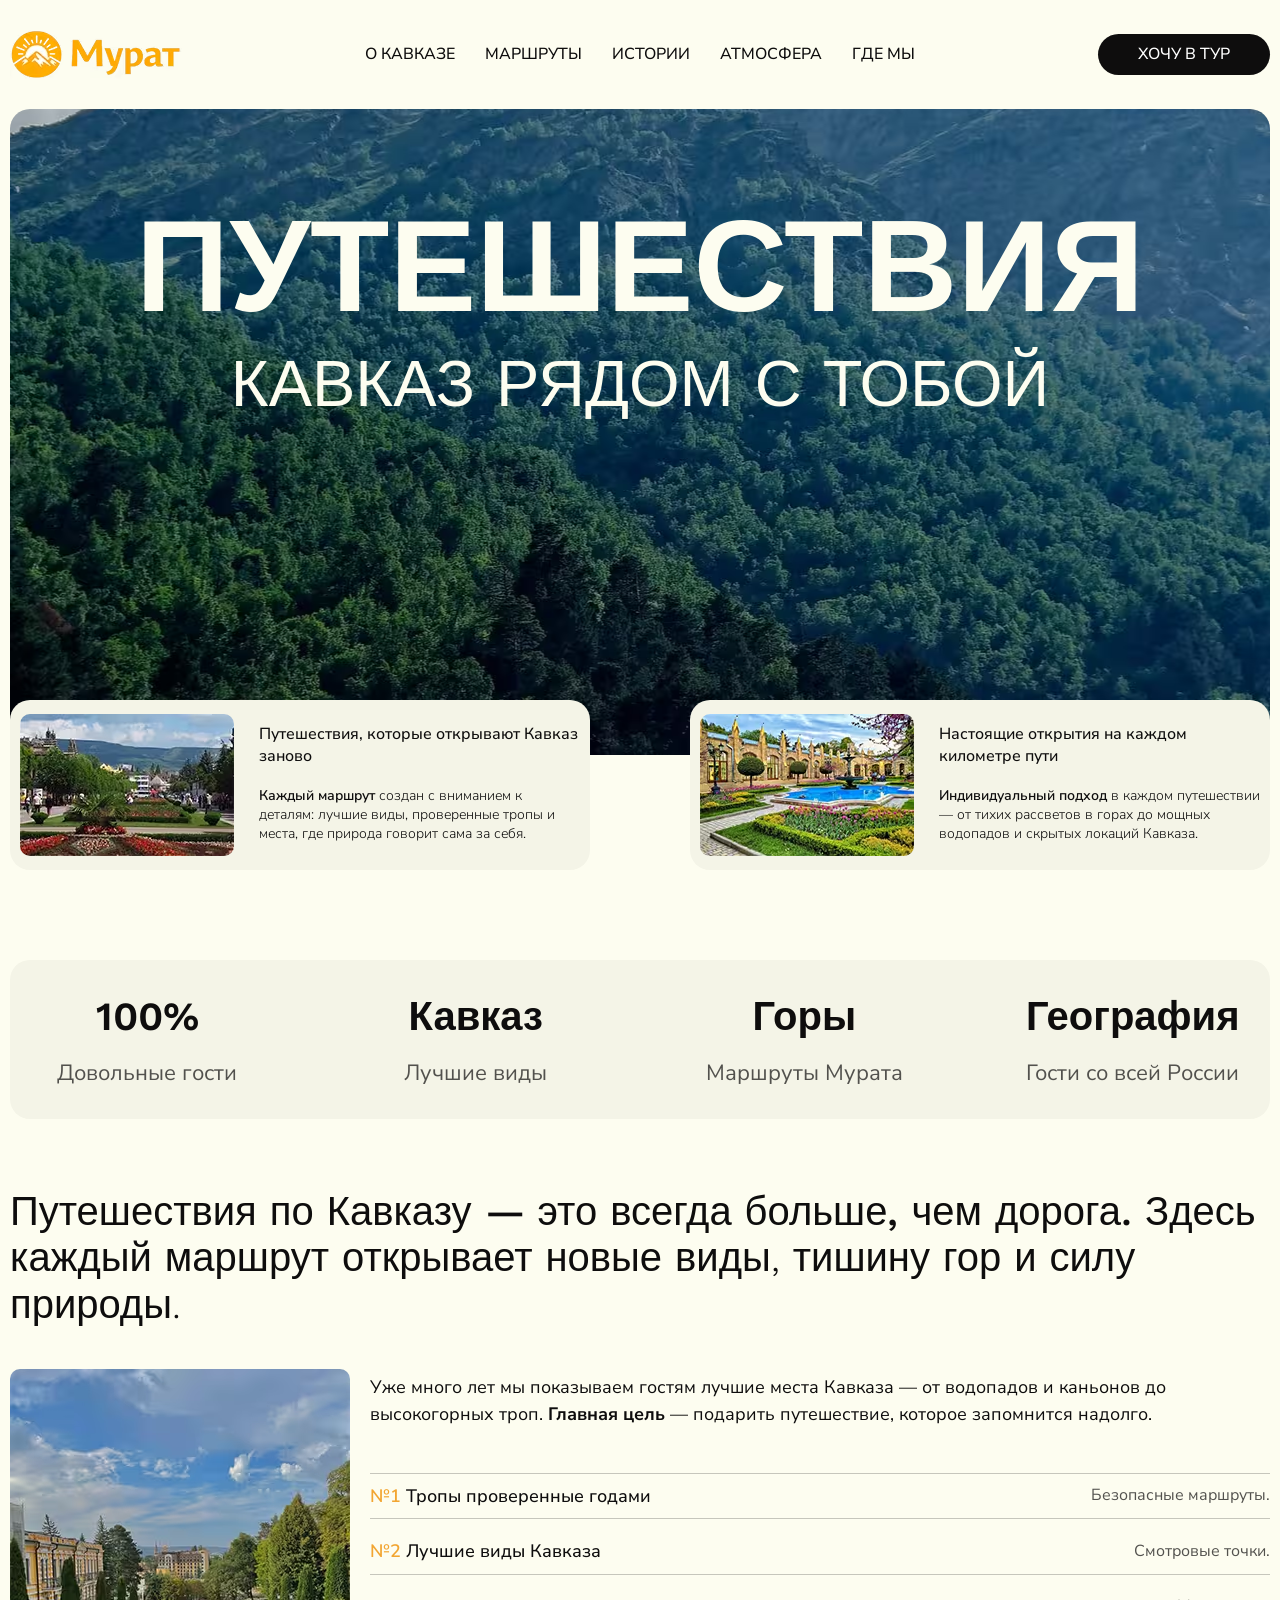
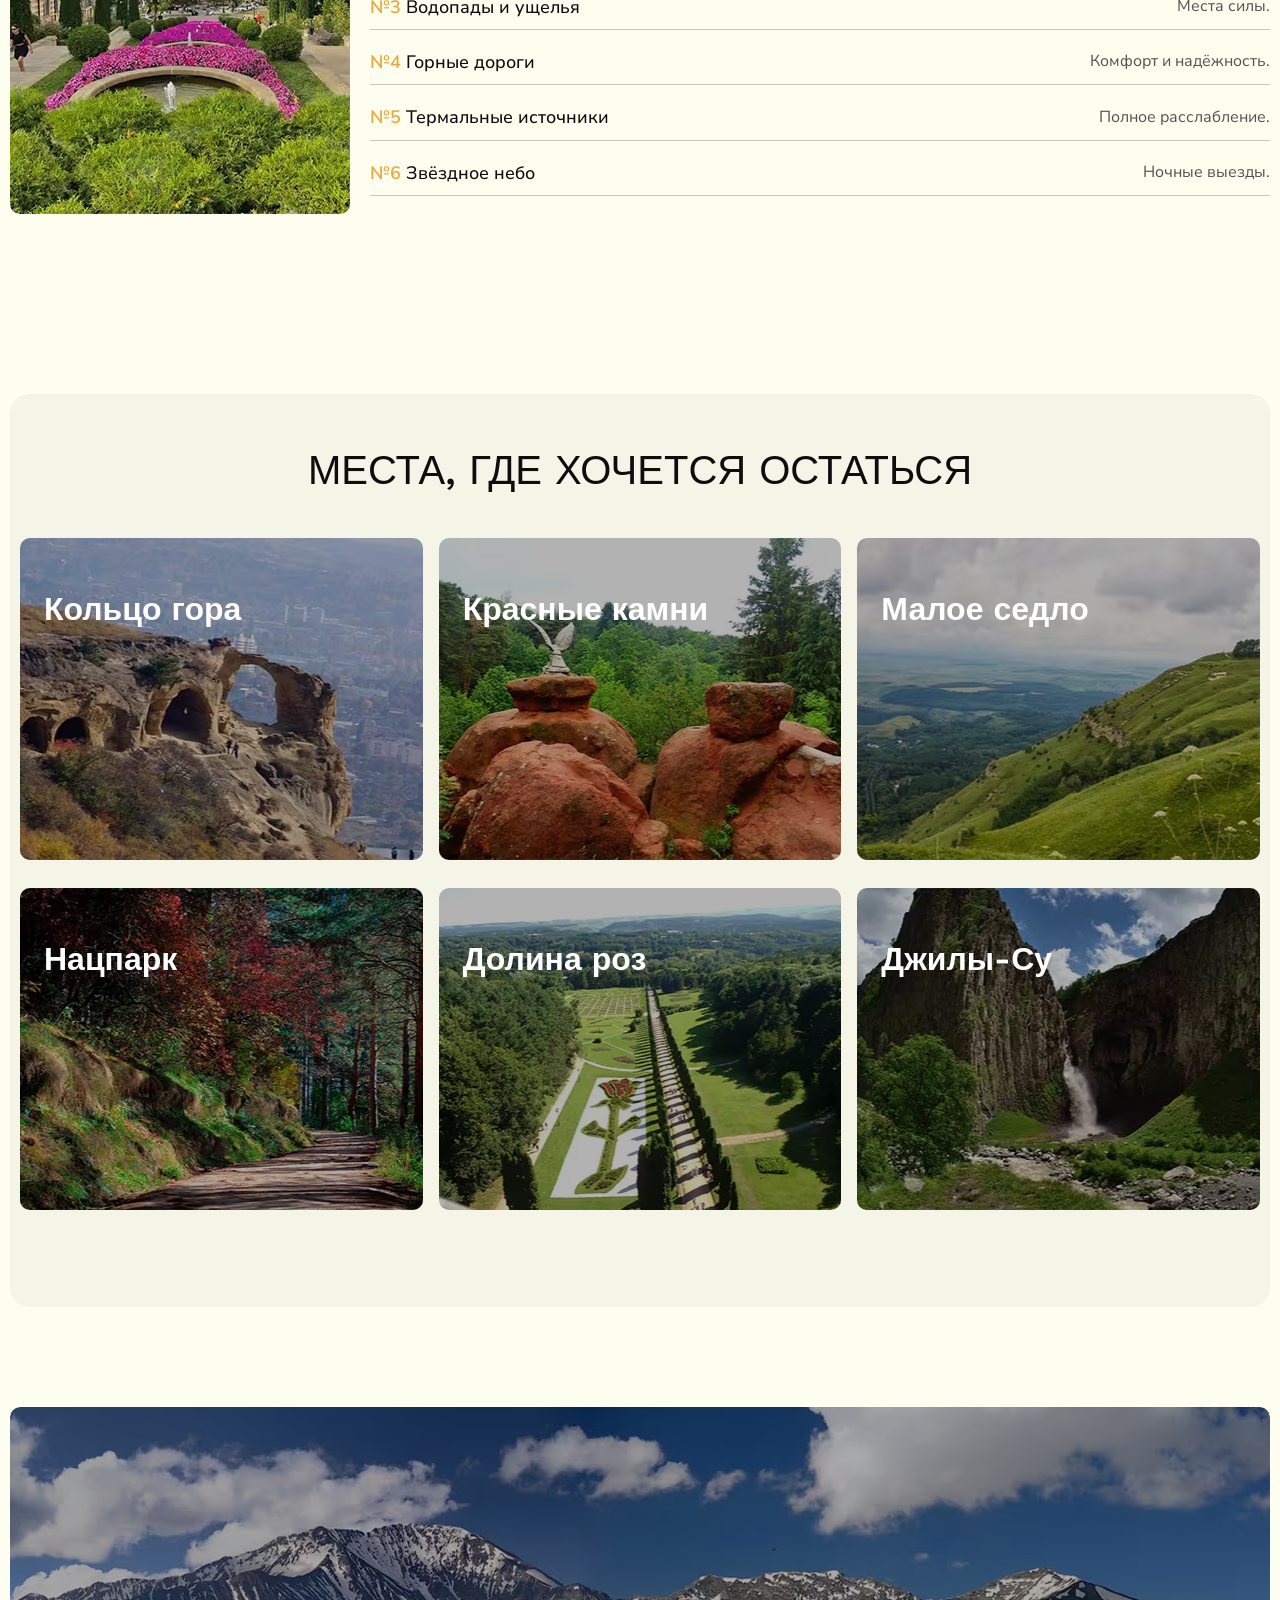
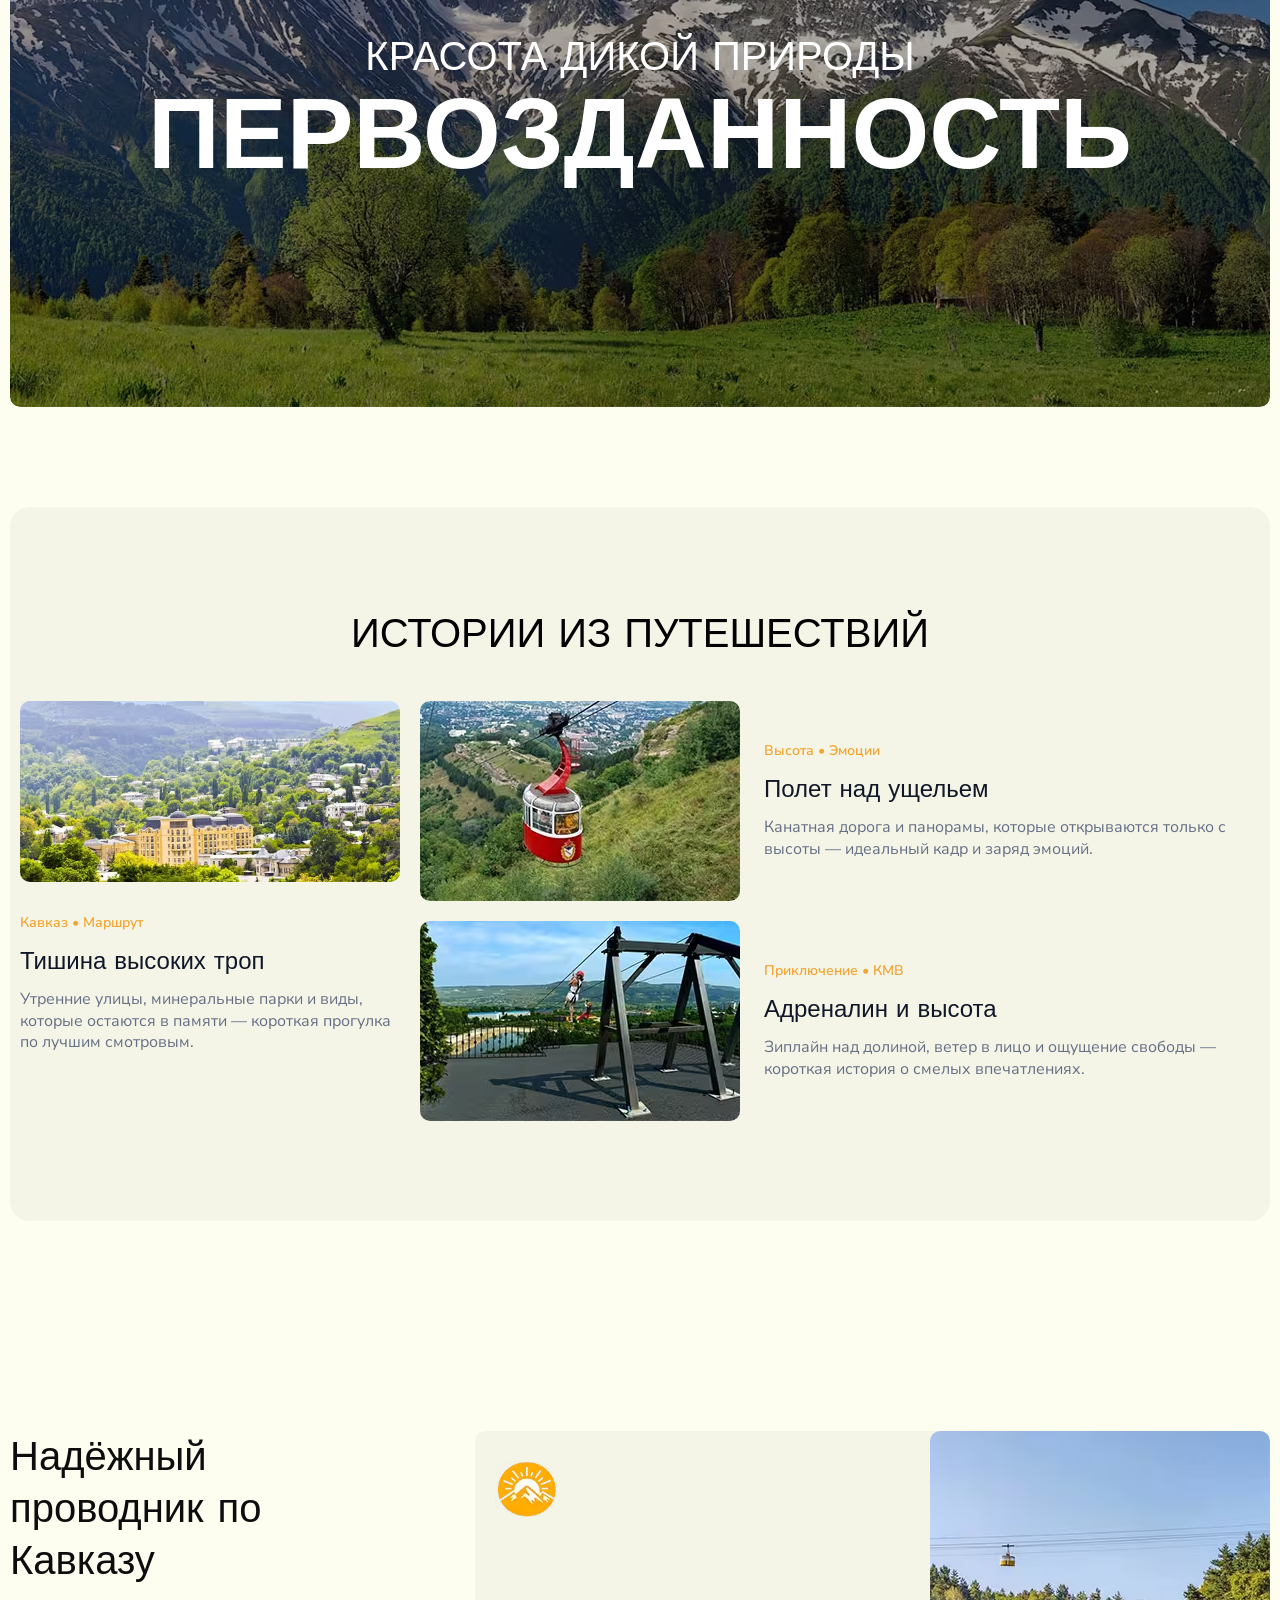
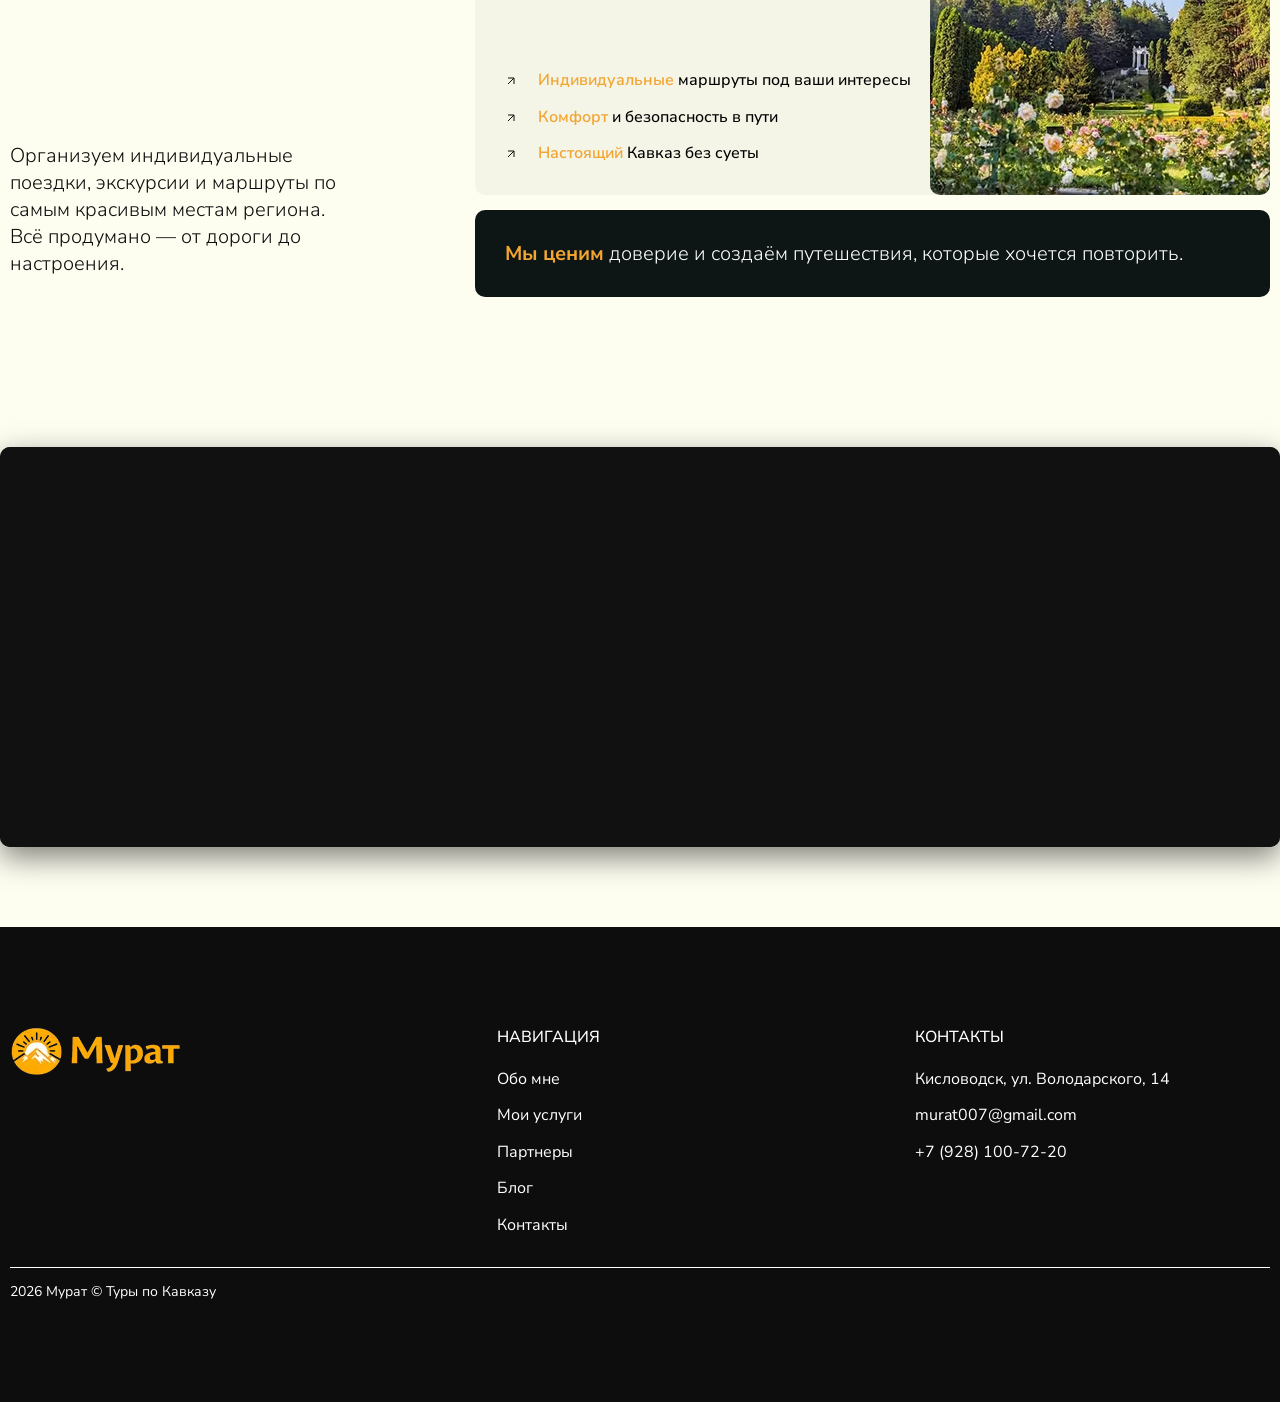
==== index.html @ a93f67c2 "Update index.html" ====
<!DOCTYPE html>
<html lang="ru">

<head>
  <meta charset="UTF-8">
  <meta name="viewport" content="width=device-width, initial-scale=1.0">
  <link rel="stylesheet" href="css/reset.css">
  <link rel="stylesheet" href="css/style.css">
  <link rel="icon" type="image/png" href="images/travelcar.png" sizes="32x32">
  <title>Экскурсии по Кавказу с Муратом</title>
</head>

<body>
  <header class="header">
    <div class="container">
      <div class="header__inner">
        <a href="#" class="logo">
          <img src="images/logo.avif" alt="" class="mlogo">
        </a>
        <nav class="menu">
          <button class="menu__btn">
            <span></span>
            <span></span>
            <span></span>
          </button>
          <ul class="menu__list">
            <li class="menu__item">
              <a href="#about" class="menu__link">О Кавказе</a>
            </li>
            <li class="menu__item">
              <a href="#products" class="menu__link">Маршруты</a>
            </li>
            <li class="menu__item">
              <a href="#history" class="menu__link">Истории</a>
            </li>
            <li class="menu__item">
              <a href="#atmosphere" class="menu__link">Атмосфера</a>
            </li>
            <li class="menu__item">
              <a href="#footer" class="menu__link">Где мы</a>
            </li>
          </ul>
        </nav>
        <a class="header__contacts" href="#footer">Хочу в тур</a>
      </div>
    </div>
  </header>
  <main class="main">
    <section class="about">
      <div class="container-big">
        <div class="about__top">
          <h1 class="about__title">
            Путешествия
          </h1>
          <p class="about__text">
            Кавказ рядом с тобой
          </p>
        </div>
      </div>
      <div class="container">
        <div class="about__achievements">
          <a class="about__achievement" href="#">
            <div class="about__achievement-imgbox">
              <img src="images/kurbul1.avif" alt="" class="about__achievement-img">
            </div>
            <div class="about__achievement-content">
              <h4 class="about__achievement-title">
                Путешествия, которые открывают Кавказ заново
              </h4>
              <p class="about__achievement-text">
                <span class="text--bold">Каждый маршрут </span>создан с вниманием к
                деталям: лучшие виды, проверенные тропы и места,
                где природа говорит сама за себя.
              </p>
            </div>
          </a>
          <a class="about__achievement" href="#">
            <div class="about__achievement-imgbox">
              <img src="images/kurbul2.avif" alt="" class="about__achievement-img">
            </div>
            <div class="about__achievement-content">
              <h4 class="about__achievement-title">
                Настоящие открытия на каждом километре пути
              </h4>
              <p class="about__achievement-text">
                <span class="text--bold">Индивидуальный подход </span>в каждом путешествии — от тихих рассветов в горах
                до мощных водопадов
                и скрытых локаций Кавказа.
              </p>
            </div>
          </a>
        </div>
        <dl class="about__stats" id="about">
          <div class="about__stats-item">
            <dt>100%</dt>
            <dd>Довольные гости</dd>
          </div>
          <div class="about__stats-item">
            <dt>Кавказ</dt>
            <dd>Лучшие виды</dd>
          </div>
          <div class="about__stats-item">
            <dt>Горы</dt>
            <dd>Маршруты Мурата</dd>
          </div>
          <div class="about__stats-item">
            <dt>География</dt>
            <dd>Гости со всей России</dd>
          </div>
        </dl>
        <p class="about__progress-text">
          <span>Путешествия по Кавказу — это всегда больше, чем дорога. </span>Здесь каждый маршрут открывает новые
          виды, тишину гор и силу природы.
        </p>
        <div class="about__progress-box">
          <img src="images/kaskad.avif" alt="" class="about__progress-img">
          <div class="about__progress-tablebox">
            <p class="about__progress-boxtext">
              Уже много лет мы показываем гостям лучшие места Кавказа —
              от водопадов и каньонов до высокогорных троп.
              <span class="text--bold">Главная цель</span> — подарить путешествие, которое запомнится надолго.
            </p>
            <dl class="about__progress-table">
              <div class="about__progress-item">
                <dt><span>№1</span> Тропы проверенные годами</dt>
                <dd>Безопасные маршруты.</dd>
              </div>
              <div class="about__progress-item">
                <dt><span>№2</span> Лучшие виды Кавказа</dt>
                <dd>Смотровые точки.</dd>
              </div>
              <div class="about__progress-item">
                <dt><span>№3</span> Водопады и ущелья</dt>
                <dd>Места силы.</dd>
              </div>
              <div class="about__progress-item">
                <dt><span>№4</span> Горные дороги</dt>
                <dd>Комфорт и надёжность.</dd>
              </div>
              <div class="about__progress-item">
                <dt><span>№5</span> Термальные источники</dt>
                <dd>Полное расслабление.</dd>
              </div>
              <div class="about__progress-item">
                <dt><span>№6</span> Звёздное небо</dt>
                <dd>Ночные выезды.</dd>
              </div>
            </dl>
          </div>
        </div>
      </div>
    </section>
    <section class="products" id="products">
      <div class="container-big">
        <div class="products__wrapper">
          <div class="container">
            <div class="products__inner">
              <h2 class="products__title">
                Места, где хочется остаться
              </h2>
              <div class="products__list">
                <div class="products__item" style="background-image: url(images/gora.avif);">
                  <h3 class="products__item-title">Кольцо гора</h3>
                </div>
                <div class="products__item" style="background-image: url(images/kamni.avif);">
                  <h3 class="products__item-title">Красные камни</h3>
                </div>
                <div class="products__item" style="background-image: url(images/maloe.avif);">
                  <h3 class="products__item-title">Малое седло</h3>
                </div>
                <div class="products__item" style="background-image: url(images/sosni.avif);">
                  <h3 class="products__item-title">Нацпарк</h3>
                </div>
                <div class="products__item" style="background-image: url(images/dolroz.avif);">
                  <h3 class="products__item-title">Долина роз</h3>
                </div>
                <div class="products__item" style="background-image: url(images/dzhily.avif);">
                  <h3 class="products__item-title">Джилы‑Су</h3>
                </div>
              </div>
            </div>
          </div>
        </div>
      </div>
    </section>
    <div class="slogan">
      <div class="container-big">
        <div class="slogan__img-block">
          <img src="images/caucasus.avif" alt="" class="slogan__img">
          <div class="slogan__content">
            <p class="slogan__text">Красота дикой природы</p>
            <p class="slogan__title">Первозданность</p>
          </div>
        </div>
      </div>
    </div>

    <section class="blog" id="history">
      <div class="container-big">
        <div class="blog__wrapper">
          <div class="container">
            <h2 class="blog__title">
              Истории из путешествий
            </h2>
            <div class="blog__items">
              <div class="blog__item-big">
                <img src="images/gorod1.avif" alt="" class="blog__item-img">
                <div class="blog__item-box">
                  <div class="blog__item-info">Кавказ • Маршрут</div>
                  <h4 class="blog__item-title">Тишина высоких троп</h4>
                  <p class="blog__item-text">
                    Утренние улицы, минеральные парки и виды, которые остаются в памяти — короткая прогулка по лучшим
                    смотровым.
                  </p>
                </div>
              </div>
              <div class="blog__item-small">
                <img src="images/kanat2.avif" alt="" class="blog__item-img">
                <div class="blog__item-box">
                  <div class="blog__item-info">Высота • Эмоции</div>
                  <h4 class="blog__item-title">Полет над ущельем</h4>
                  <p class="blog__item-text">
                    Канатная дорога и панорамы, которые открываются только с высоты — идеальный кадр и заряд эмоций.
                  </p>
                </div>
              </div>
              <div class="blog__item-small">
                <img src="images/zip.avif" alt="" class="blog__item-img">
                <div class="blog__item-box">
                  <div class="blog__item-info">Приключение • КМВ</div>
                  <h4 class="blog__item-title">Адреналин и высота</h4>
                  <p class="blog__item-text">
                    Зиплайн над долиной, ветер в лицо и ощущение свободы — короткая история о смелых впечатлениях.
                  </p>
                </div>
              </div>
            </div>
          </div>
        </div>
      </div>
    </section>

    <div class="partners" id="atmosphere">
      <div class="container">
        <div class="partners__inner">
          <div class="partners__info">
            <h3 class="partners__info-title">
              Надёжный проводник по Кавказу
            </h3>
            <p class="partners__info-text">
              Организуем индивидуальные поездки, экскурсии и маршруты по самым красивым местам региона.
              Всё продумано — от дороги до настроения.
            </p>
          </div>
          <div class="partners__box">
            <div class="partners__box-top">
              <ul class="partners__box-list">
                <li class="partners__box-item">
                  <span>Индивидуальные</span> маршруты под ваши интересы
                </li>
                <li class="partners__box-item">
                  <span>Комфорт</span> и безопасность в пути
                </li>
                <li class="partners__box-item">
                  <span>Настоящий</span> Кавказ без суеты
                </li>
              </ul>
              <img src="images/kanat.avif" alt="" class="partners__box-img">
            </div>

            <p class="partners__box-text">
              <span>Мы ценим</span> доверие и создаём путешествия, которые хочется повторить.
            </p>
            </p>
          </div>
        </div>
      </div>
    </div>


    <div class="map-section" id="map">
      <div class="map-container">
        <iframe
          src="https://www.google.com/maps/embed?pb=!1m17!1m12!1m3!1d718.7417523400196!2d42.726418869628304!3d43.89794999819325!2m3!1f0!2f0!3f0!3m2!1i1024!2i768!4f13.1!3m2!1m1!2s!5e0!3m2!1sru!2sru!4v1770148128142!5m2!1sru!2sru"
          allowfullscreen="" loading="lazy" referrerpolicy="no-referrer-when-downgrade"></iframe>"
      </div>
    </div>

  </main>
  <footer class="footer" id="footer">
    <div class="container">
      <div class="footer__top">
        <a href="#" class="footer__logo">
          <img src="images/logo.avif" alt="" class="mlogo">
        </a>
        <div class="footer__element">
          <p class="footer__element-title">Навигация</p>
          <ul class="footer__list">
            <li class="footer__item">
              <a href="#" class="footer__link">Обо мне</a>
            </li>
            <li class="footer__item">
              <a href="#" class="footer__link">Мои услуги</a>
            </li>
            <li class="footer__item">
              <a href="#" class="footer__link">Партнеры</a>
            </li>
            <li class="footer__item">
              <a href="#" class="footer__link">Блог</a>
            </li>
            <li class="footer__item">
              <a href="#" class="footer__link">Контакты</a>
            </li>
          </ul>
        </div>
        <div class="footer__element">
          <p class="footer__element-title">Контакты</p>
          <ul class="footer__list">
            <li class="footer__item">
              <address class="footer__item-address">Кисловодск, ул. Володарского, 14</address>
            </li>
            <li class="footer__item">
              <a href="#" id="email-link" class="footer__link">murat007&#64;gmail.com</a>
            </li>
            <li class="footer__item">
              <a href="#" id="phone-link" class="footer__link">+7 (928) 100-72-20</a>
            </li>
          </ul>
        </div>
      </div>
      <ul class="footer__bottom">
        <li class="footer__bottom-item">
          <p class="footer__copy">2026 Мурат © Туры по Кавказу</p>
        </li>
        </li>
      </ul>
    </div>
  </footer>

  <script src="js/main.js"></script>
</body>

</html>
---- css/style.css ----
@font-face {
  font-family: 'Nunito Sans';
  src: url('../fonts/NunitoSans-Variable.woff2') format('woff2-variations');
  src: url('../fonts/NunitoSans-Variable.woff2') format('woff2') tech('variations');
  font-weight: 300 700;
}

@font-face {
  font-family: 'WorkSans-Light';
  src: url('../fonts/WorkSans-Light.woff2') format('woff2');
  font-style: normal;
  font-weight: 300;
  font-display: swap;
}

@font-face {
  font-family: 'WorkSans-Regular';
  src: url('../fonts/WorkSans-Regular.woff2') format('woff2');
  font-style: normal;
  font-weight: 400;
  font-display: swap;
}

@font-face {
  font-family: 'WorkSans-Medium';
  src: url('../fonts/WorkSans-Medium.woff2') format('woff2');
  font-style: normal;
  font-weight: 500;
  font-display: swap;
}

@font-face {
  font-family: 'WorkSans-SemiBold';
  src: url('../fonts/WorkSans-SemiBold.woff2') format('woff2');
  font-style: normal;
  font-weight: 600;
  font-display: swap;
}

body {
  font-family: 'Nunito Sans', sans-serif;
  font-weight: 400;
  font-size: 16px;
  line-height: 1.35;
  color: #0e0d0d;
  background-color: #fdfdf0;
}

.menu__btn {
  display: none;
}

.container {
  max-width: 1440px;
  padding: 0 10px;
  margin: 0 auto;
}

.container-big {
  max-width: 1840px;
  padding: 0 10px;
  margin: 0 auto;
}

/* header */
.header__inner {
  display: flex;
  justify-content: space-between;
  align-items: center;
  padding: 30px 0;
  font-weight: 500;
}

.menu__list {
  display: flex;
  gap: 0 30px;
}

.menu__link {
  text-transform: uppercase;
}

.header__contacts {
  text-transform: uppercase;
  padding: 10px 40px;
  display: inline-block;
  background: #0e0d0d;
  color: #fff;
  border-radius: 50px;
}

/* about */
.about {
  margin-bottom: 180px;
}

.about__top {
  text-align: center;
  color: #fdfdf0;
  background-image: url(../images/about-bg.avif);
  background-repeat: no-repeat;
  background-position: center center;
  text-transform: uppercase;
  min-height: 748px;
  border-radius: 20px;
}

.about__title {
  font-family: 'WorkSans-SemiBold', sans-serif;
  font-weight: 600;
  font-size: 160px;
  line-height: 1.2;
  padding-top: 80px;
}

.about__text {
  font-family: 'WorkSans-Medium', sans-serif;
  font-weight: 500;
  font-size: 65px;
  line-height: 1.2;
}

.about__achievements {
  display: flex;
  justify-content: space-between;
  margin-top: -55px;
  margin-bottom: 90px;
}

.about__achievement {
  border-radius: 20px;
  background-color: #f4f4e7;
  max-width: 580px;
  padding: 14px 10px;
  display: flex;
  gap: 0 25px;
}

.about__achievement-imgbox {
  min-width: 214px;
  position: relative;
}

.about__achievement-img {
  border-radius: 10px;
}

.about__achievement-title {
  margin-bottom: 20px;
  font-weight: 500;
  padding-top: 10px;
}

.about__achievement-text {
  font-weight: 300;
  font-size: 14px;
}

.text--bold {
  font-weight: 600;
}

.about__stats {
  border-radius: 20px;
  background-color: #f4f4e7;
  margin-bottom: 70px;
  display: flex;
  padding: 30px 18px;
  justify-content: space-between;
  gap: 0 90px;
}

.about__stats-item {
  text-align: center;
  width: 300px;
}

.about__stats-item dt {
  font-family: 'WorkSans-SemiBold', sans-serif;
  font-weight: 600;
  font-size: 40px;
  margin-bottom: 15px;
}

.about__stats-item dd {
  margin: 0;
  color: #0e0d0d;
  font-size: 22px;
  opacity: .7;
}

.about__progress-text {
  font-family: 'WorkSans-Light', sans-serif;
  font-weight: 300;
  font-size: 40px;
  line-height: 1.17;
  margin-bottom: 40px;
}

.about__progress-text span {
  font-family: 'WorkSans-Medium', sans-serif;
  font-weight: 500;
}

.about__progress-box {
  display: flex;
  gap: 0 140px;
}

.about__progress-boxtext {
  font-size: 18px;
  margin-bottom: 45px;
  padding-right: 50px;
  line-height: 1.5;
  padding-top: 5px;
}

.about__progress-boxtext .text--bold {
  font-weight: 700;
}

.about__progress-img {
  border-radius: 10px;
}

.about__progress-table {
  border-top: 1px solid rgba(14, 13, 13, .23);
}

.about__progress-item {
  padding: 10px 0;
  display: flex;
  justify-content: space-between;
  align-items: center;
  border-bottom: 1px solid rgba(14, 13, 13, .23);
}

.about__progress-item+.about__progress-item {
  padding-top: 20px;
}

.about__progress-item dt {
  font-size: 18px;
  font-weight: 500;
}

.about__progress-item dt span {
  color: #f2a531;
  font-weight: 600;
}

.about__progress-item dd {
  opacity: .71;
}

/* products */
.products__wrapper {
  padding: 50px 0;
  background-color: #f4f4e7;
  border-radius: 20px;
  margin-bottom: 100px;
}

.products__title {
  font-family: 'WorkSans-Medium', sans-serif;
  text-transform: uppercase;
  font-size: 40px;
  font-weight: 500;
  text-align: center;
  margin-bottom: 40px;
}

.products__list {
  display: grid;
  grid-template-columns: repeat(3, 1fr);
  gap: 16px;
  margin-bottom: 35px;
}

.products__item {
  position: relative;
  border-radius: 10px;
  min-height: 322px;
  margin-bottom: 12px;
  padding: 50px 24px;
  background-repeat: no-repeat;
  background-size: cover;
  background-position: center;
  user-select: none;
}

.products__item::after {
  content: '';
  display: block;
  position: absolute;
  top: 0;
  right: 0;
  left: 0;
  bottom: 0;
  background: #0000004d;
  border-radius: 10px;
}

.products__item-title {
  position: relative;
  font-family: 'WorkSans-SemiBold', sans-serif;
  font-weight: 600;
  margin-bottom: 14px;
  font-size: 32px;
  color: #fff;
  z-index: 1;
}

/* slogan */
.slogan {
  text-align: center;
  text-transform: uppercase;
  user-select: none;
  margin-bottom: 100px;
}

.slogan__content {
  position: absolute;
  top: 0;
  left: 0;
  width: 100%;
  height: 100%;
  display: flex;
  flex-direction: column;
  justify-content: center;
  align-items: center;
  z-index: 2;
  padding: 20px;
}

.slogan__text {
  font-family: 'WorkSans-Medium', sans-serif;
  font-weight: 500;
  color: #fff;
  font-size: 40px;
  margin: 0 0 10px 0;
}

.slogan__title {
  font-family: 'WorkSans-SemiBold', sans-serif;
  font-weight: 600;
  color: #fff;
  font-size: 140px;
  margin: 0;
  z-index: 1;
  line-height: 1;
}

.slogan__text,
.slogan__title {
  position: static;
  transform: none;
  width: auto;
  margin: 0;
}

.slogan__img-block {
  position: relative;
  border-radius: 10px;
  overflow: hidden;
  min-height: 600px;
}

.slogan__img-block::after {
  content: '';
  display: block;
  position: absolute;
  top: 0;
  right: 0;
  left: 0;
  bottom: 0;
  background: #00000053;
  border-radius: 10px;
  z-index: 1;
}

.slogan__img {
  position: absolute;
  top: 0;
  left: 0;
  width: 100%;
  height: 100%;
  display: block;
  object-fit: cover;
  border-radius: 10px;
}

/* blog */
.blog {
  margin-bottom: 80px;
}

.blog__wrapper {
  background-color: #f4f4e7;
  border-radius: 20px;
  padding: 100px 0;
}

.blog__title {
  margin-bottom: 40px;
  text-align: center;
  text-transform: uppercase;
  color: #000;
  font-family: 'WorkSans-Medium', sans-serif;
  font-weight: 500;
  font-size: 40px;
}

.blog__items {
  display: grid;
  grid-template-columns: 580px auto;
  grid-template-rows: 1fr 1fr;
  gap: 32px 44px;
}

.blog__item-big {
  grid-row: 1 / -1;
}

.blog__item-small {
  display: flex;
  align-items: center;
  gap: 0 24px;
}

.blog__item-info {
  color: #f2a531;
  font-size: 14px;
  font-weight: 600;
  margin-bottom: 12px;
}

.blog__item-big .blog__item-img {
  margin-bottom: 32px;
}

.blog__item-big {
  border-radius: 10px;
}

.blog__item-img {
  border-radius: 10px;
}

.blog__item-titlelink {
  display: block;
  margin-bottom: 12px;
}

.blog__item-title {
  font-size: 24px;
  font-family: 'WorkSans-Medium', sans-serif;
  font-weight: 500;
  color: #101828;
  position: relative;
  margin-bottom: 12px;
}

.blog__item-text {
  color: #667085;
}

/* partners */
.partners {
  padding: 130px 0 150px;
}

.partners__inner {
  display: flex;
  justify-content: space-between;
  gap: 0 120px;
}

.partners__info {
  max-width: 580px;
  display: flex;
  flex-direction: column;
}

.partners__info-title {
  font-family: 'WorkSans-Regular', sans-serif;
  font-weight: 400;
  font-size: 40px;
  line-height: 1.3;
}

.partners__info-text {
  margin-top: auto;
  font-size: 20px;
  font-weight: 300;
  margin-bottom: 20px;
}

.partners__box-top {
  display: flex;
  justify-content: space-between;
  background-color: #f4f4e7;
  border-radius: 10px;
  gap: 0 19px;
  margin-bottom: 15px;
  position: relative;
}

.partners__box-top::before {
  content: '';
  position: absolute;
  background-image: url(../images/mlogo.avif);
  width: 63px;
  height: 56px;
  top: 30px;
  left: 20px;
}

.partners__box-list {
  padding-left: 24px;
  padding-bottom: 30px;
  margin-top: auto;
}

.partners__box-item+.partners__box-item {
  margin-top: 15px;
}

.partners__box-item {
  font-weight: 500;
  color: #000;
  padding-left: 39px;
  position: relative;
}

.partners__box-item::before {
  content: '';
  position: absolute;
  left: 0;
  background-image: url(../images/partners-dots.svg);
  width: 24px;
  height: 24px;
  top: 50%;
  transform: translateY(-50%);
}

.partners__box-item span {
  font-weight: 600;
  color: #f2a531;
}

.partners__box-img {
  border-radius: 10px;
}

.partners__box-text {
  background-color: #0d1615;
  border-radius: 10px;
  padding: 30px 80px 30px 30px;
  color: #fff;
  font-size: 20px;
  font-weight: 300;
}

.partners__box-text span {
  color: #f2a531;
  font-weight: 700;
}

/* map */
.map-section {
  max-width: 1420px;
  margin: 0 auto;
  height: 400px;
  margin-bottom: 80px;
  background: linear-gradient(135deg, #1a1a1a, #2a2a2a);
  overflow: hidden;
  border-radius: 10px;
  box-shadow: 0 10px 30px rgba(0, 0, 0, 0.5);
}

.map-container {
  width: 100%;
  height: 100%;
  position: relative;
  background: #111;
}

.map-container iframe {
  width: 100%;
  height: 100%;
  border: none;
  border-radius: 8px;
  filter: brightness(0.8) contrast(1.2) invert(1) hue-rotate(180deg) saturate(0.3);
}

.map-placeholder {
  text-align: center;
  color: #999;
  width: 100%;
  height: 100%;
}

.map-section.container {
  max-width: 1420px;
  padding: 0;
}

iframe {
  width: 100%;
  height: 450px;
}

/* footer */
.footer {
  background-color: #0e0d0d;
  padding: 100px 0;
  color: #fff;
}

.footer__top {
  display: flex;
  justify-content: space-between;
  margin-bottom: 30px;
  padding-right: 100px;
  gap: 20px;
}

.footer__element-title {
  text-transform: uppercase;
  font-weight: 500;
  margin-bottom: 20px;
}

.footer__item+.footer__item {
  padding-top: 15px;
}

.footer__item-address {
  font-style: normal;
}

.footer__bottom {
  display: flex;
  justify-content: space-between;
  align-items: center;
  padding-top: 15px;
  border-top: 1px solid #fff;
  font-size: 14px;
}

/* media queries */
@media (max-width: 1600px) {
  .slogan__title {
    font-size: 120px;
  }
}

@media (max-width: 1280px) {
  .about__top {
    min-height: 646px;
  }

  .about__title {
    font-size: 130px;
  }

  .about__achievements {
    gap: 20px;
  }

  .about__progress-box {
    gap: 0 20px;
  }

  .slogan__title {
    font-size: 100px;
  }

  .partners__inner {
    gap: 20px;
  }

  .blog__items {
    gap: 20px;
    grid-template-columns: 380px auto;
  }

  .partners__info {
    max-width: 350px;
  }
}

@media (max-width: 1048px) {
  .about__title {
    font-size: 120px;
  }

  .blog__items {
    grid-template-columns: 1fr;
  }

  .blog__item-titlelink {
    max-width: 500px;
  }

  .blog__item-img {
    width: 100%;
  }

  .slogan__text {
    font-size: 34px;
  }

  .slogan__title {
    font-size: 90px;
  }
}

@media (max-width: 980px) {
  .header__contacts {
    display: none;
  }

  .about__top {
    min-height: 560px;
  }

  .about__title {
    font-size: 100px;
  }

  .about__text {
    font-size: 55px;
  }

  .about__achievement {
    flex-wrap: wrap;
  }

  .about__stats {
    gap: 20px;
  }

  .slogan__title {
    font-size: 80px;
  }

  .partners__inner {
    flex-wrap: wrap;
  }

  .partners__info {
    max-width: 100%;
  }

  .partners__box {
    width: 100%;
  }

  .menu {
    order: 1;
  }

  .menu__btn {
    display: flex;
    width: 40px;
    flex-direction: column;
    gap: 8px;
    padding: 0;
    border: none;
    background-color: transparent;
    position: relative;
    z-index: 5;
  }

  .menu__btn span {
    width: 100%;
    height: 3px;
    background-color: #000;
    transition: transform 0.3s ease, opacity 0.3s ease;
  }

  .menu__btn--active span:nth-child(1) {
    transform: translateY(11px) rotate(45deg);
  }

  .menu__btn--active span:nth-child(2) {
    opacity: 0;
  }

  .menu__btn--active span:nth-child(3) {
    transform: translateY(-11px) rotate(-45deg);
  }

  .menu__list {
    position: absolute;
    left: 0;
    right: 0;
    flex-direction: column;
    align-items: center;
    background-color: #fff;
    padding: 95px 0;
    gap: 20px 0;
    top: 0;
    transform: translateY(-100%);
    transition: transform .5s ease;
  }

  .menu__list.menu--active {
    transform: translateY(0);
  }
}

@media (max-width: 870px) {
  .about {
    margin-bottom: 100px;
  }

  .about__title {
    font-size: 80px;
  }

  .about__text {
    font-size: 42px;
  }

  .about__progress-text {
    font-size: 28px;
  }

  .about__progress-img {
    width: 100%;
    object-fit: cover;
    height: 340px;
  }

  .about__progress-box {
    flex-wrap: wrap;
  }

  .about__stats {
    flex-wrap: wrap;
  }

  .products__list {
    grid-template-columns: repeat(2, 1fr);
  }

  .slogan__img-block {
    min-height: 500px;
  }

  .slogan__title {
    font-size: 70px;
  }

  .blog {
    margin-bottom: 100px;
  }

  .partners {
    padding: 0;
    margin-bottom: 100px;
  }

  .map-section {
    margin-bottom: 100px;
  }

  .footer__top {
    padding-right: 0;
  }
}

@media (max-width: 790px) {
  .footer__top {
    flex-wrap: wrap;
  }

  .footer__logo {
    width: 100%;
    margin-bottom: 30px;
  }

  .slogan__title {
    font-size: 60px;
  }
}

@media (max-width: 678px) {
  .about__top {
    min-height: 500px;
  }

  .about__title {
    font-size: 62px;
  }

  .about__text {
    font-size: 32px;
  }

  .about__stats-item {
    width: 100%;
  }

  .blog__item-small {
    gap: 20px;
    flex-wrap: wrap;
  }

  .products__wrapper {
    margin-bottom: 50px;
  }

  .slogan {
    margin-bottom: 50px;
  }

  .slogan__img-block {
    min-height: 400px;
  }

  .slogan__text {
    font-size: 26px;
  }

  .slogan__title {
    font-size: 48px;
  }

  .partners__box-text {
    padding: 20px;
  }

  .partners__box-top {
    flex-wrap: wrap;
  }

  .partners__box-top img {
    width: 100%;
  }

  .partners__box-list {
    margin-top: 120px;
  }
}

@media (max-width: 560px) {
  .footer__element {
    width: 100%;
    margin-bottom: 30px;
  }

  .footer__bottom {
    display: block;
  }

  .footer__bottom-item {
    margin-bottom: 10px;
  }
}

@media (max-width: 510px) {
  .about__achievements {
    flex-wrap: wrap;
  }

  .about__title {
    font-size: 41px;
  }

  .about__text {
    font-size: 20px;
  }

  .about__achievement-img {
    width: 80%;
  }

  .about__achievement-imgbox {
    min-width: 100%;
  }

  .about__achievements {
    margin-bottom: 30px;
  }

  .about__stats {
    margin-bottom: 30px;
  }

  .about__stats-item dt {
    font-size: 30px;
  }

  .about__progress-text {
    font-size: 22px;
  }

  .about {
    margin-bottom: 50px;
  }

  .about__progress-item {
    display: block;
  }

  .about__progress-item dd {
    margin-left: 0;
    margin-top: 15px;
  }

  .slogan__img-block {
    min-height: 300px;
  }

  .slogan__title {
    font-size: 30px;
  }

  .products__list {
    grid-template-columns: repeat(1, 1fr);
  }

  .products__item-title {
    font-size: 24px;
  }

  .products__title {
    font-size: 24px;
  }

  .slogan__text {
    font-size: 18px;
  }

  .partners {
    margin-bottom: 50px;
  }

  .partners__info-title {
    font-size: 24px;
    margin-bottom: 15px;
  }

  .partners__box-list {
    padding-left: 0;
  }

  .blog {
    margin-bottom: 50px;
  }

  .blog__wrapper {
    padding: 50px 0;
  }

  .blog__title {
    font-size: 28px;
  }

  .map-section {
    margin-bottom: 50px;
  }

  .footer {
    padding: 50px 0;
  }

  .header__inner {
    flex-wrap: wrap;
    gap: 20px 65px;
  }

  .menu {
    order: 0;
  }

  .header__contacts {
    margin-left: auto;
  }
}
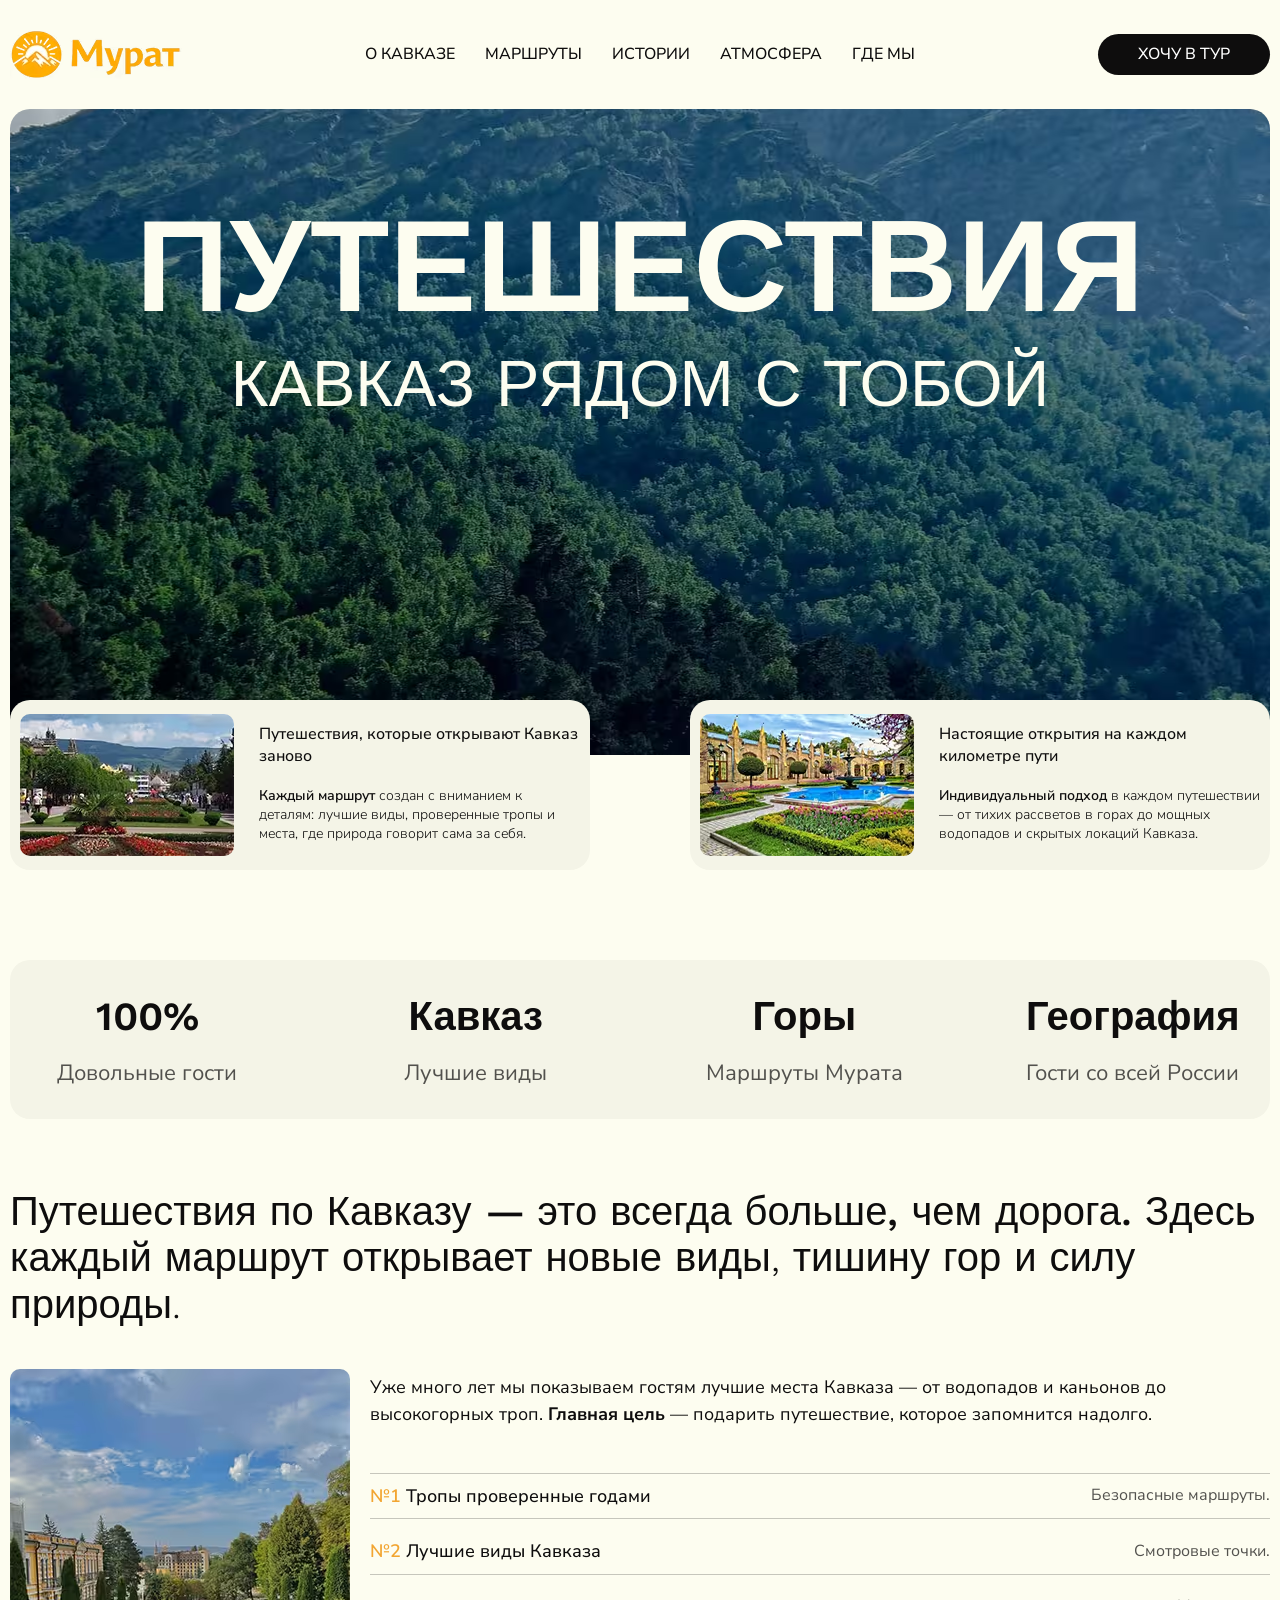
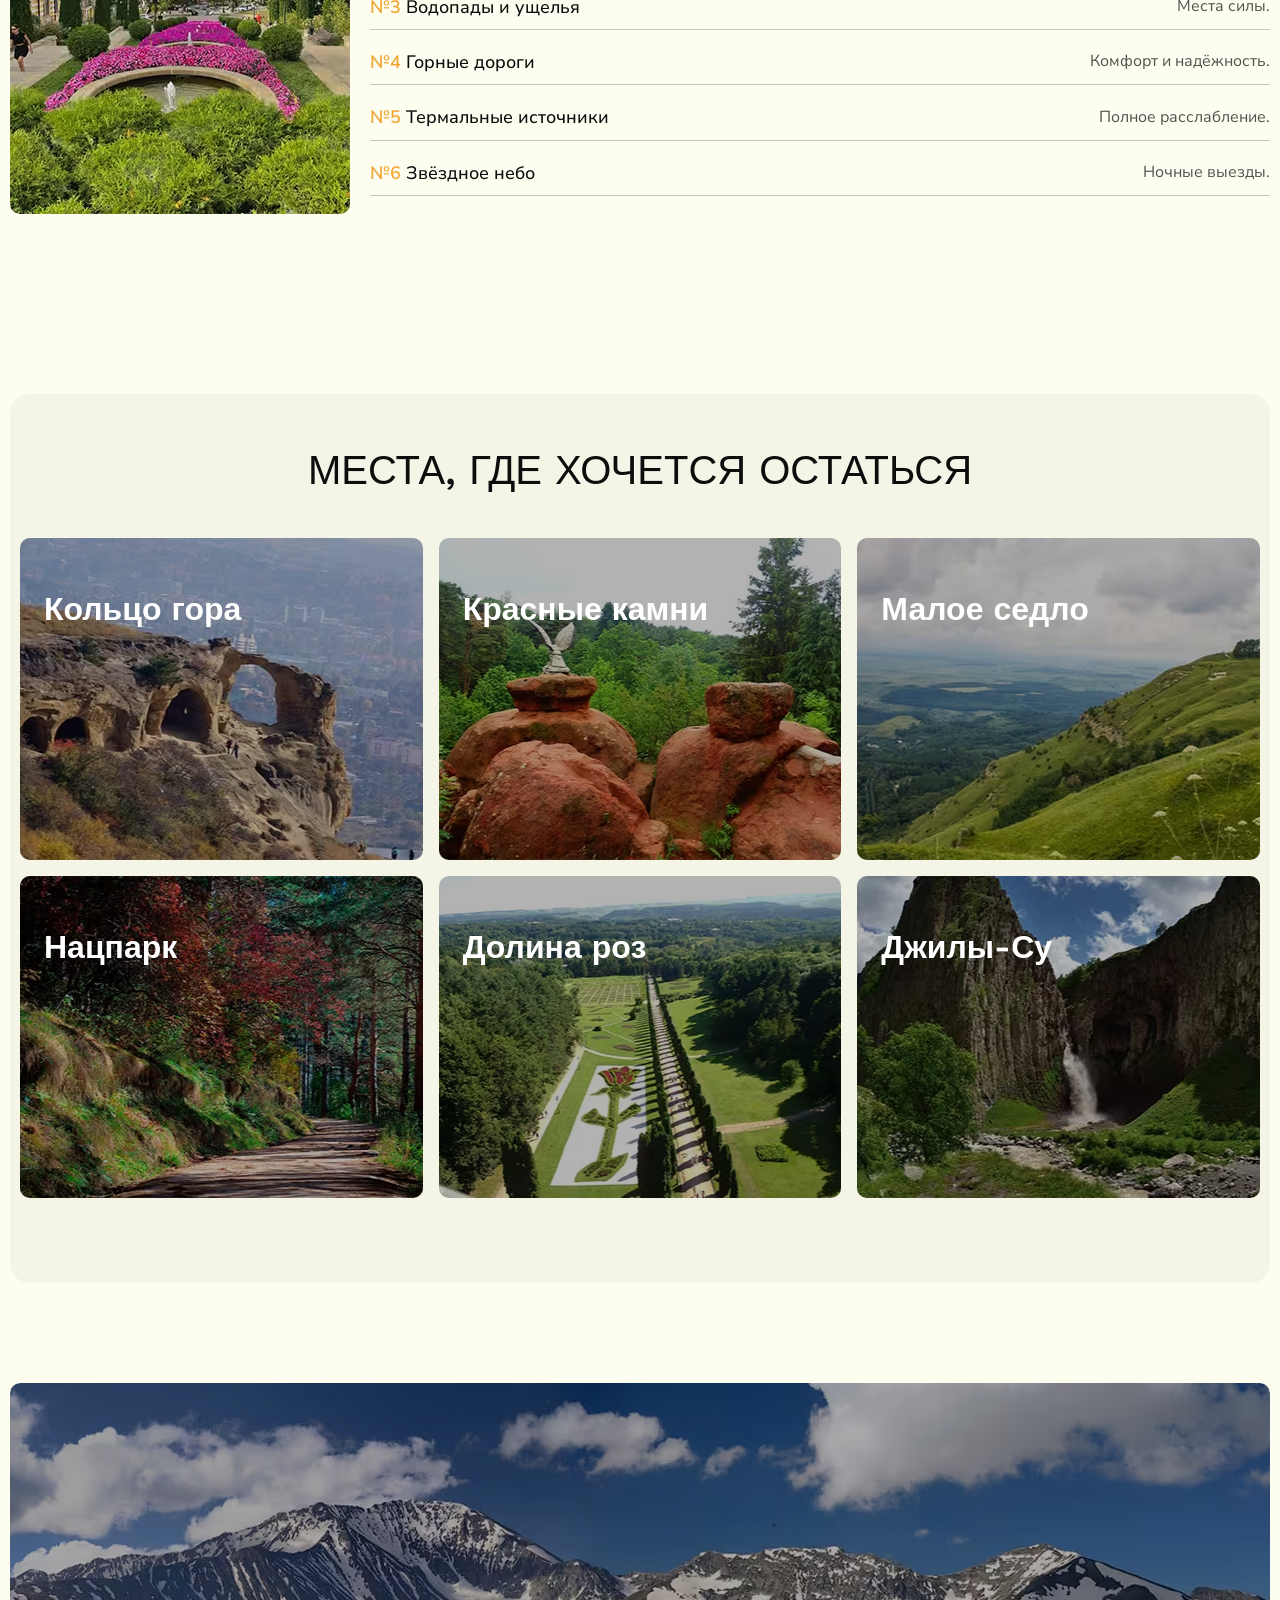
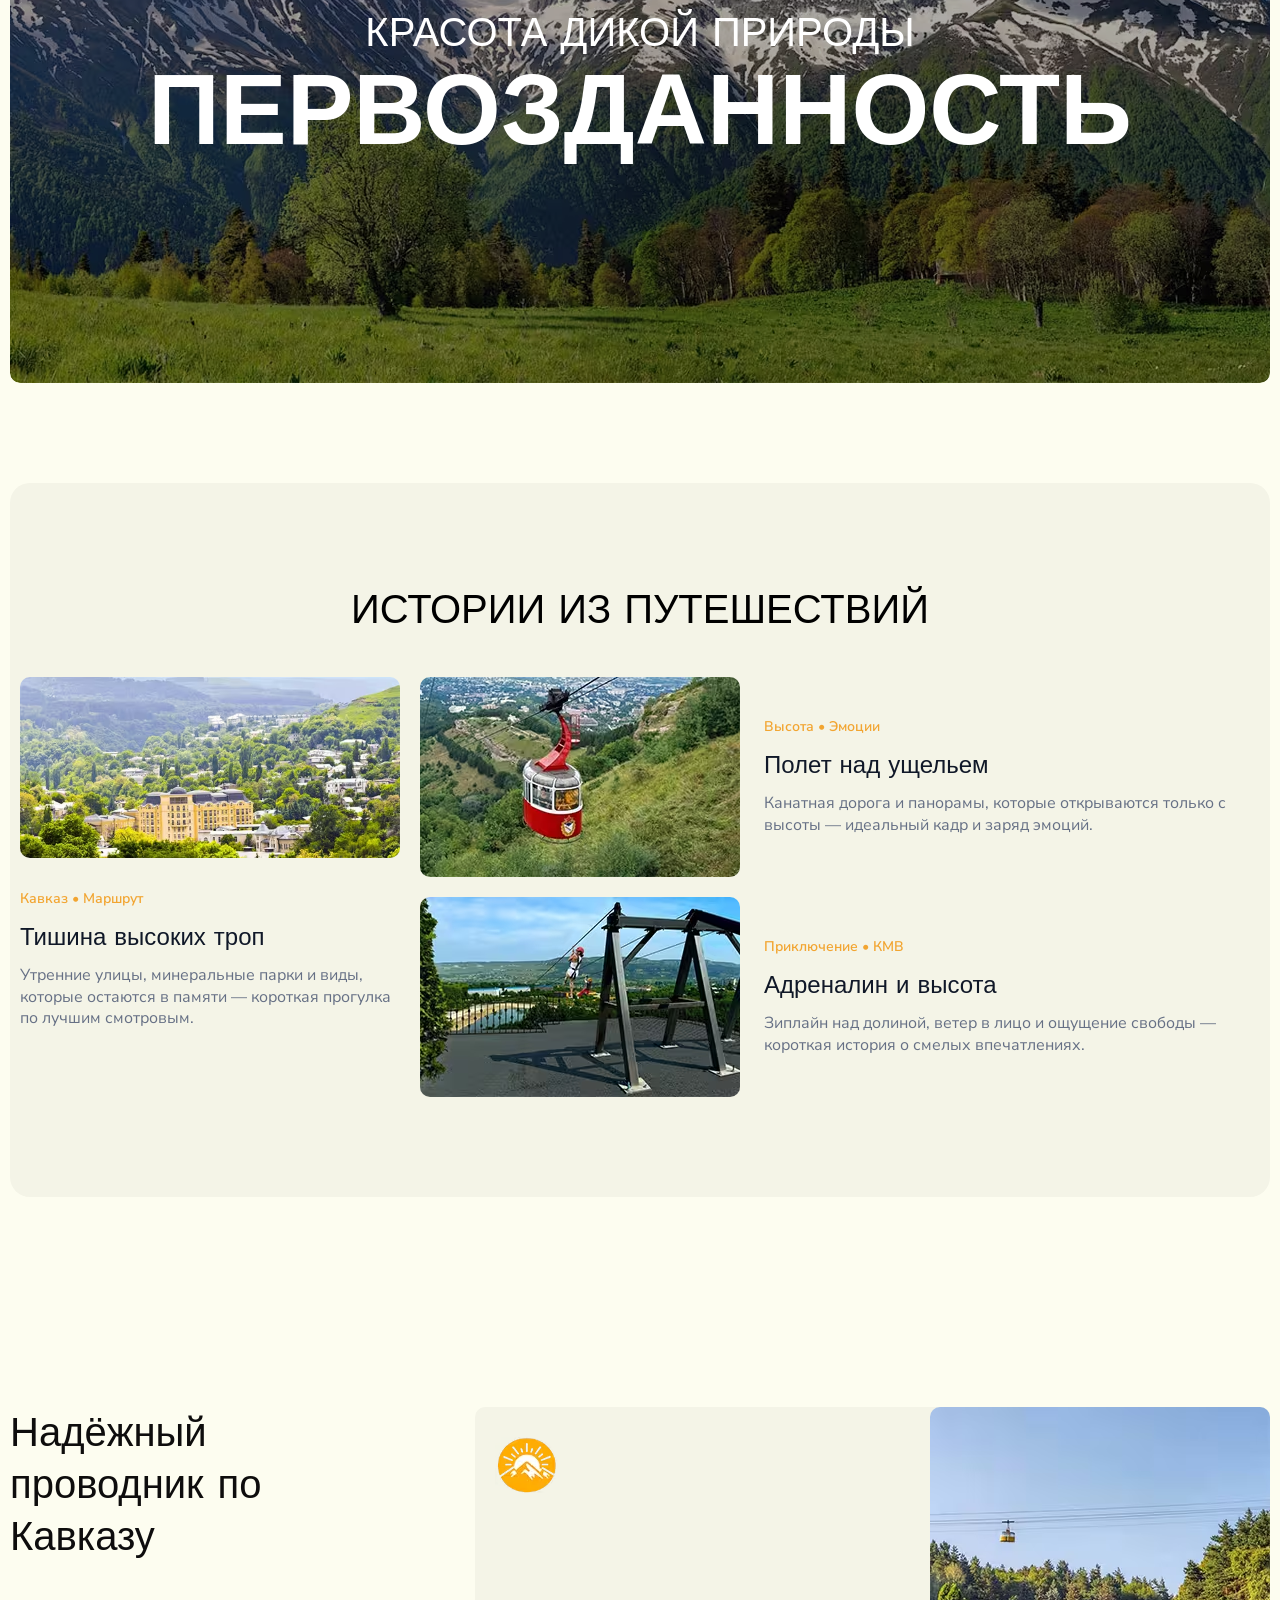
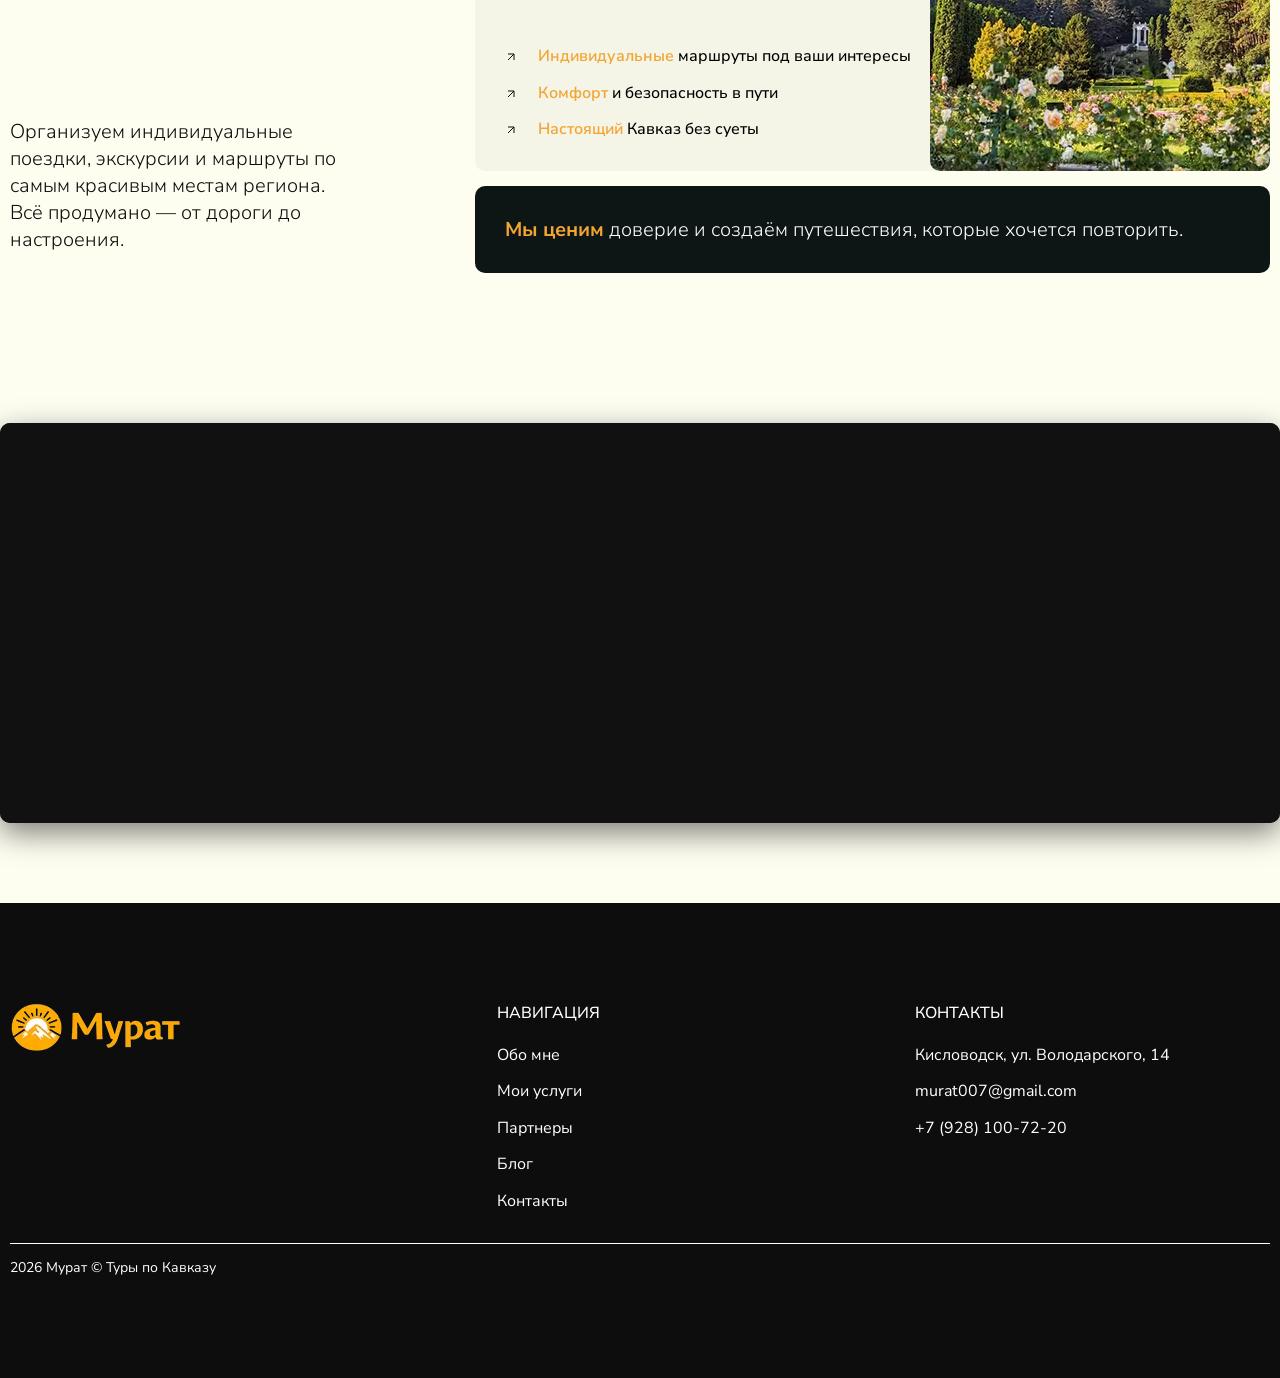
==== commit d9bbc31d: "Update2 index.html" ====
--- a/index.html
+++ b/index.html
@@ -271,7 +271,6 @@
             <p class="partners__box-text">
               <span>Мы ценим</span> доверие и создаём путешествия, которые хочется повторить.
             </p>
-            </p>
           </div>
         </div>
       </div>
@@ -282,7 +281,7 @@
       <div class="map-container">
         <iframe
           src="https://www.google.com/maps/embed?pb=!1m17!1m12!1m3!1d718.7417523400196!2d42.726418869628304!3d43.89794999819325!2m3!1f0!2f0!3f0!3m2!1i1024!2i768!4f13.1!3m2!1m1!2s!5e0!3m2!1sru!2sru!4v1770148128142!5m2!1sru!2sru"
-          allowfullscreen="" loading="lazy" referrerpolicy="no-referrer-when-downgrade"></iframe>"
+          allowfullscreen="" loading="lazy" referrerpolicy="no-referrer-when-downgrade"></iframe>
       </div>
     </div>
 
@@ -332,7 +331,6 @@
         <li class="footer__bottom-item">
           <p class="footer__copy">2026 Мурат © Туры по Кавказу</p>
         </li>
-        </li>
       </ul>
     </div>
   </footer>
--- a/css/style.css
+++ b/css/style.css
@@ -62,7 +62,6 @@
   margin: 0 auto;
 }
 
-/* header */
 .header__inner {
   display: flex;
   justify-content: space-between;
@@ -89,7 +88,6 @@
   border-radius: 50px;
 }
 
-/* about */
 .about {
   margin-bottom: 180px;
 }
@@ -253,7 +251,6 @@
   opacity: .71;
 }
 
-/* products */
 .products__wrapper {
   padding: 50px 0;
   background-color: #f4f4e7;
@@ -281,7 +278,6 @@
   position: relative;
   border-radius: 10px;
   min-height: 322px;
-  margin-bottom: 12px;
   padding: 50px 24px;
   background-repeat: no-repeat;
   background-size: cover;
@@ -311,7 +307,6 @@
   z-index: 1;
 }
 
-/* slogan */
 .slogan {
   text-align: center;
   text-transform: uppercase;
@@ -390,7 +385,6 @@
   border-radius: 10px;
 }
 
-/* blog */
 .blog {
   margin-bottom: 80px;
 }
@@ -465,7 +459,6 @@
   color: #667085;
 }
 
-/* partners */
 .partners {
   padding: 130px 0 150px;
 }
@@ -567,7 +560,6 @@
   font-weight: 700;
 }
 
-/* map */
 .map-section {
   max-width: 1420px;
   margin: 0 auto;
@@ -611,7 +603,6 @@
   height: 450px;
 }
 
-/* footer */
 .footer {
   background-color: #0e0d0d;
   padding: 100px 0;
@@ -649,7 +640,6 @@
   font-size: 14px;
 }
 
-/* media queries */
 @media (max-width: 1600px) {
   .slogan__title {
     font-size: 120px;
@@ -748,10 +738,15 @@
 
   .partners__inner {
     flex-wrap: wrap;
+    gap: 0;
   }
 
   .partners__info {
     max-width: 100%;
+  }
+
+  .partners__info-text {
+    margin-bottom: 30px;
   }
 
   .partners__box {
@@ -833,6 +828,7 @@
     width: 100%;
     object-fit: cover;
     height: 340px;
+    margin-bottom: 30px;
   }
 
   .about__progress-box {
@@ -890,7 +886,8 @@
 
 @media (max-width: 678px) {
   .about__top {
-    min-height: 500px;
+    min-height: 586px;
+    margin-bottom: 85px;
   }
 
   .about__title {
@@ -963,6 +960,14 @@
 }
 
 @media (max-width: 510px) {
+  .mlogo {
+    max-width: 85%;
+  }
+
+  .about {
+    margin-bottom: 30px;
+  }
+
   .about__achievements {
     flex-wrap: wrap;
   }
@@ -976,7 +981,7 @@
   }
 
   .about__achievement-img {
-    width: 80%;
+    width: 70%;
   }
 
   .about__achievement-imgbox {
@@ -993,14 +998,20 @@
 
   .about__stats-item dt {
     font-size: 30px;
+    letter-spacing: 3px;
+  }
+
+  .about__stats-item dd {
+    letter-spacing: 3px;
   }
 
   .about__progress-text {
     font-size: 22px;
-  }
-
-  .about {
-    margin-bottom: 50px;
+    margin-bottom: 30px;
+  }
+
+  .about__progress-boxtext {
+    margin-bottom: 30px;
   }
 
   .about__progress-item {
@@ -1020,8 +1031,14 @@
     font-size: 30px;
   }
 
+  .products__wrapper {
+    padding: 30px 0;
+    margin-bottom: 30px;
+  }
+
   .products__list {
     grid-template-columns: repeat(1, 1fr);
+    margin-bottom: 0;
   }
 
   .products__item-title {
@@ -1030,6 +1047,10 @@
 
   .products__title {
     font-size: 24px;
+  }
+
+  .slogan {
+    margin-bottom: 30px;
   }
 
   .slogan__text {
@@ -1050,11 +1071,11 @@
   }
 
   .blog {
-    margin-bottom: 50px;
+    margin-bottom: 30px;
   }
 
   .blog__wrapper {
-    padding: 50px 0;
+    padding: 30px 0;
   }
 
   .blog__title {
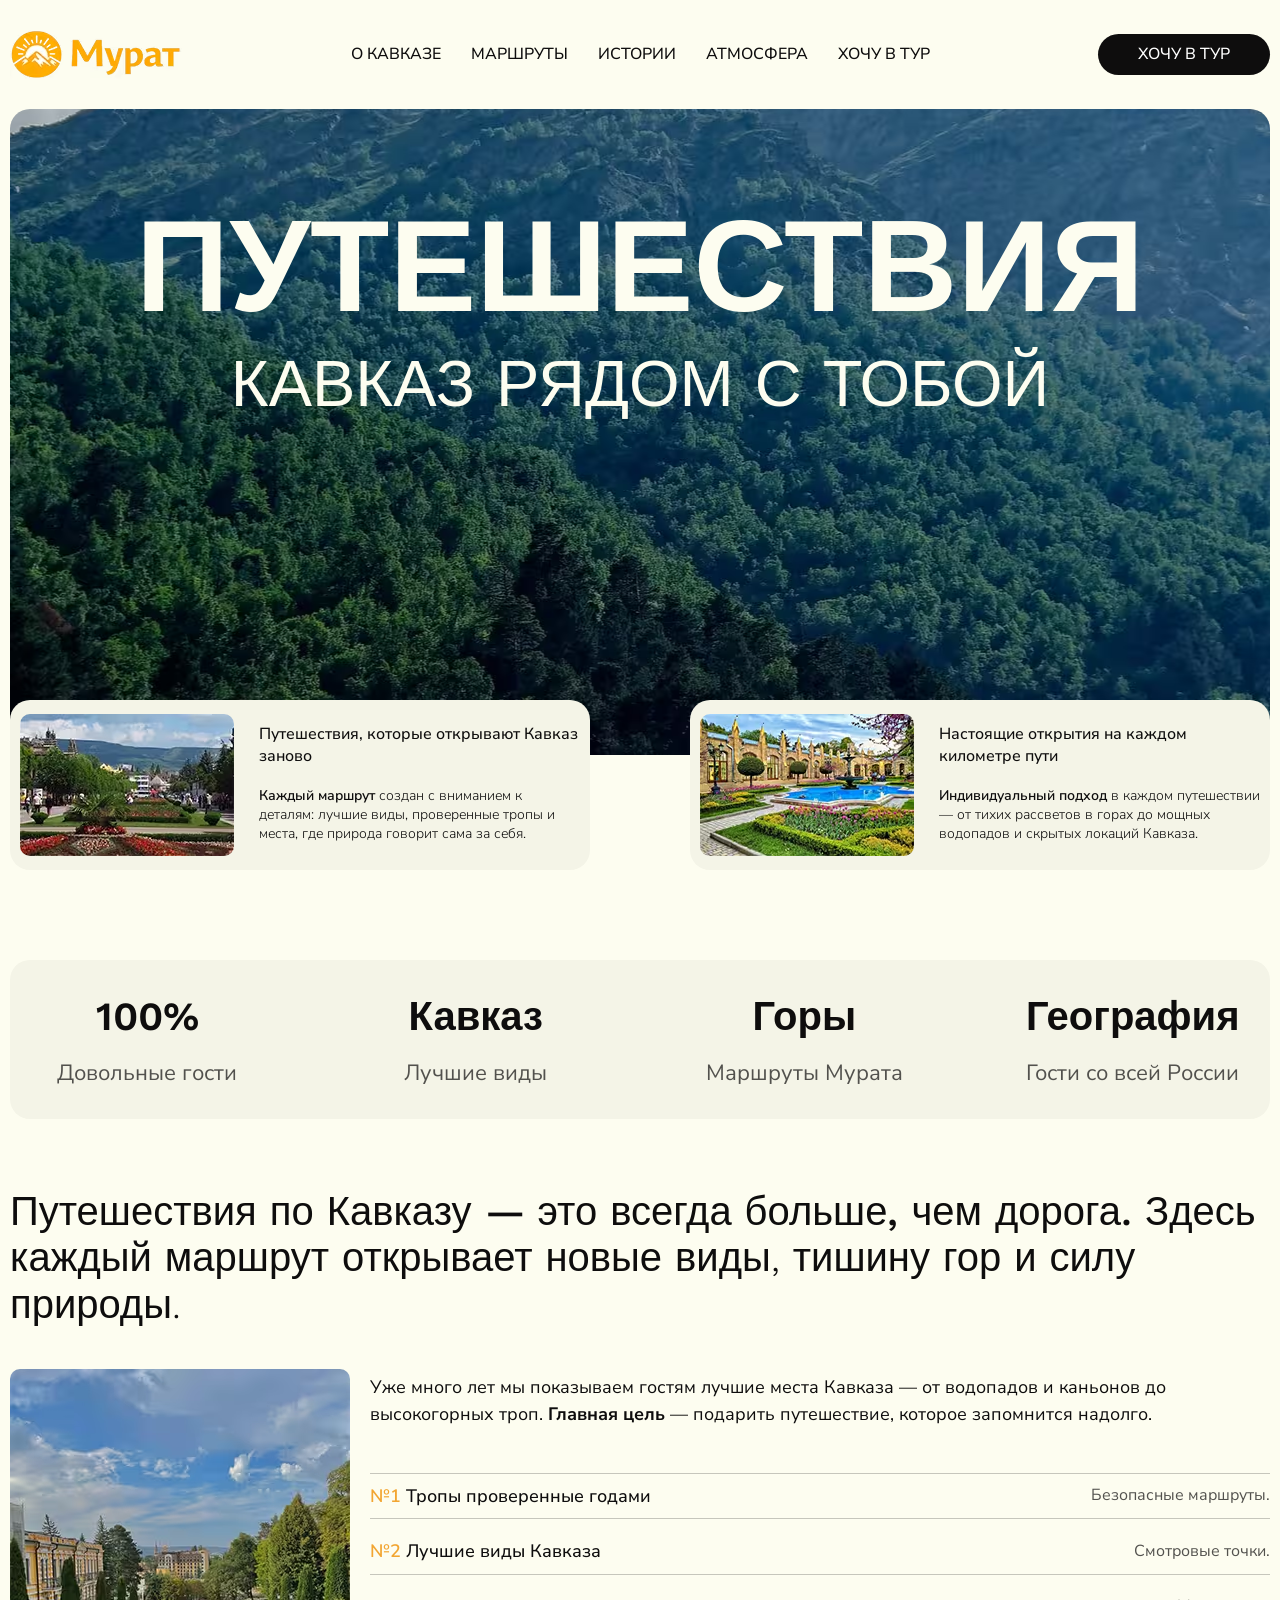
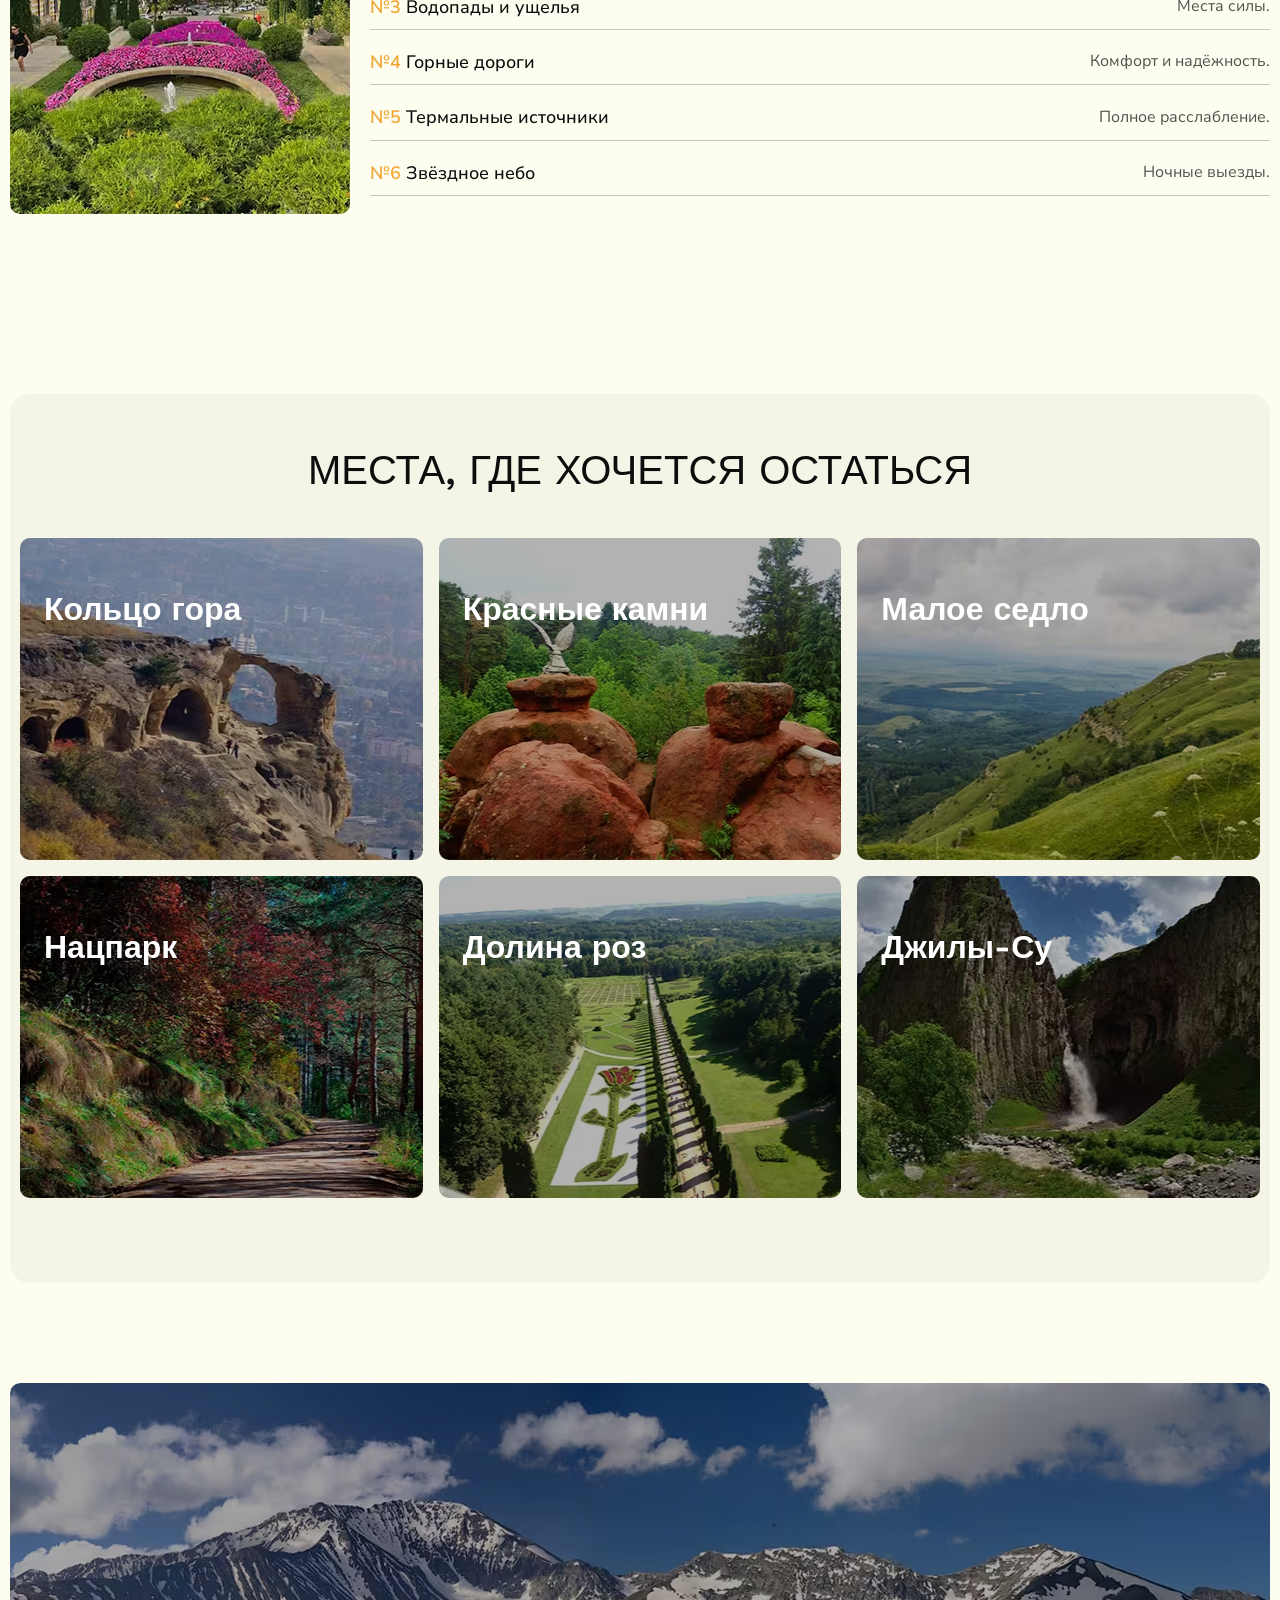
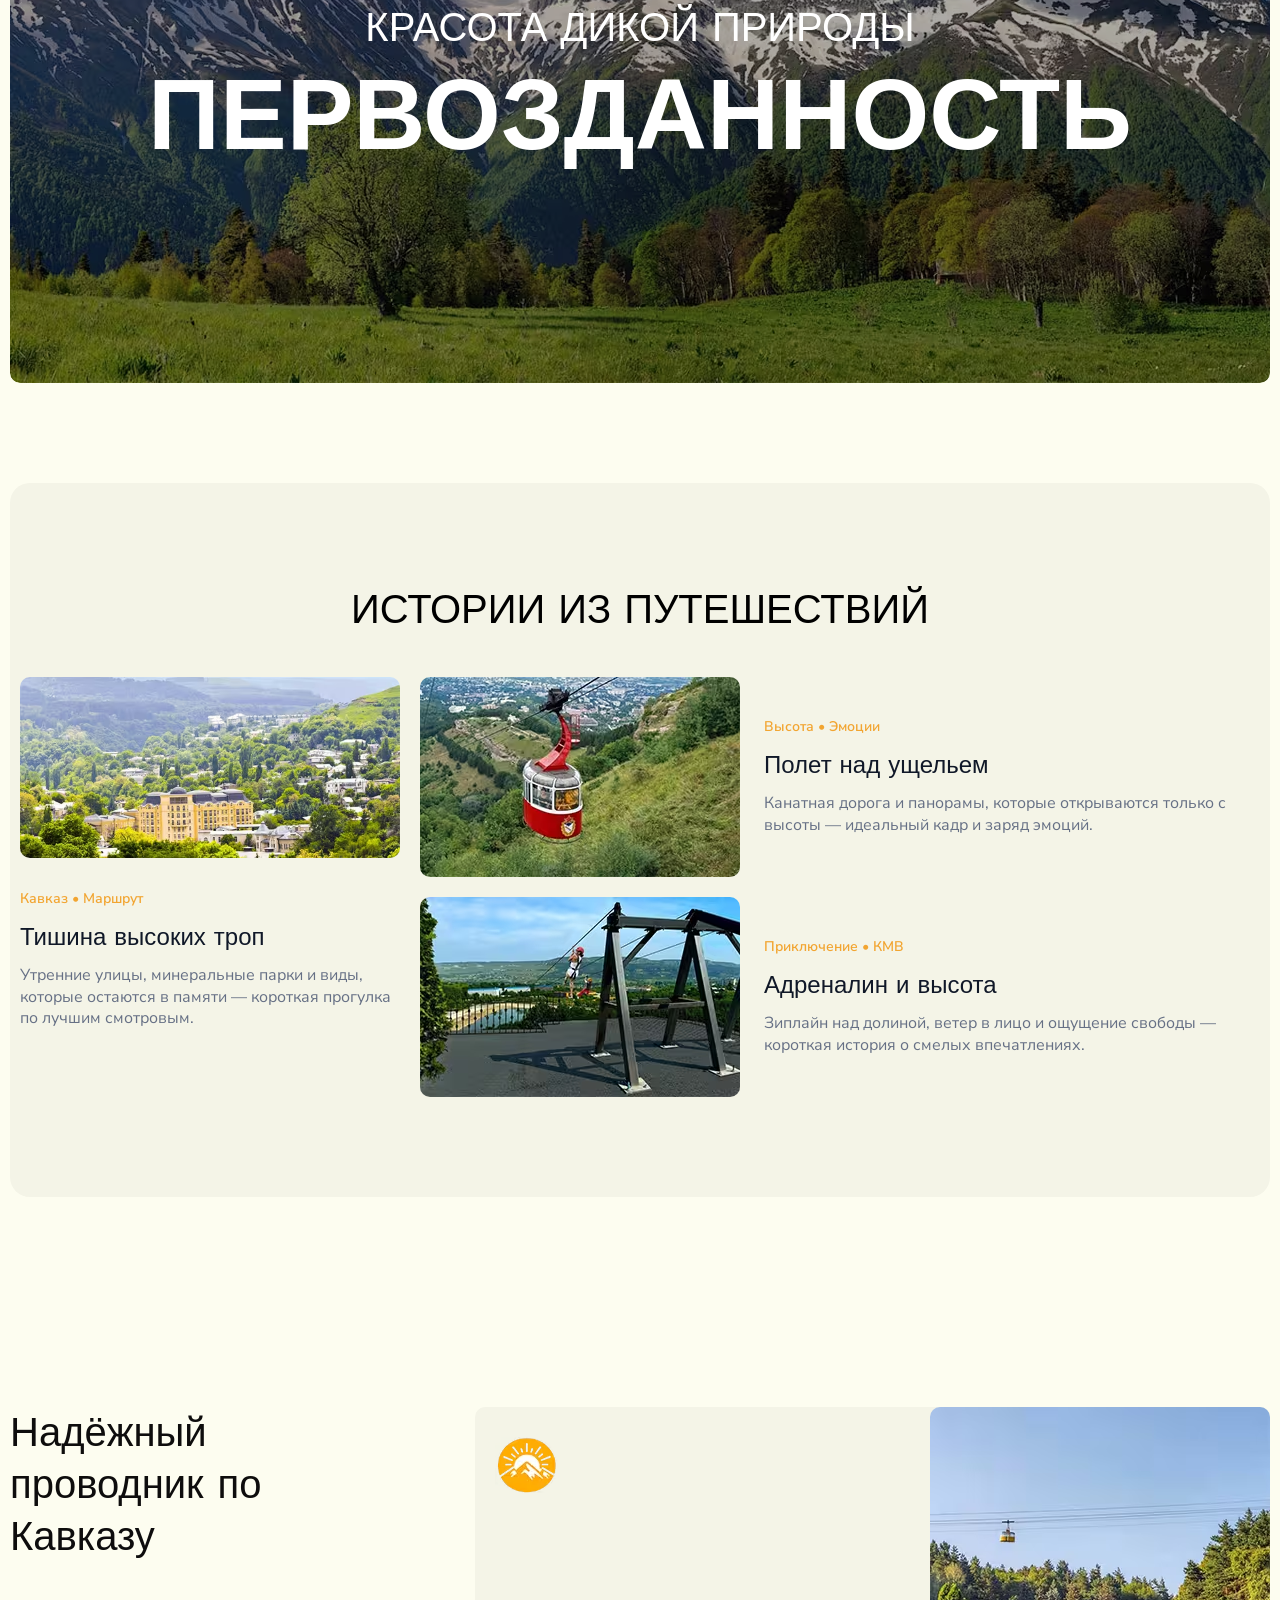
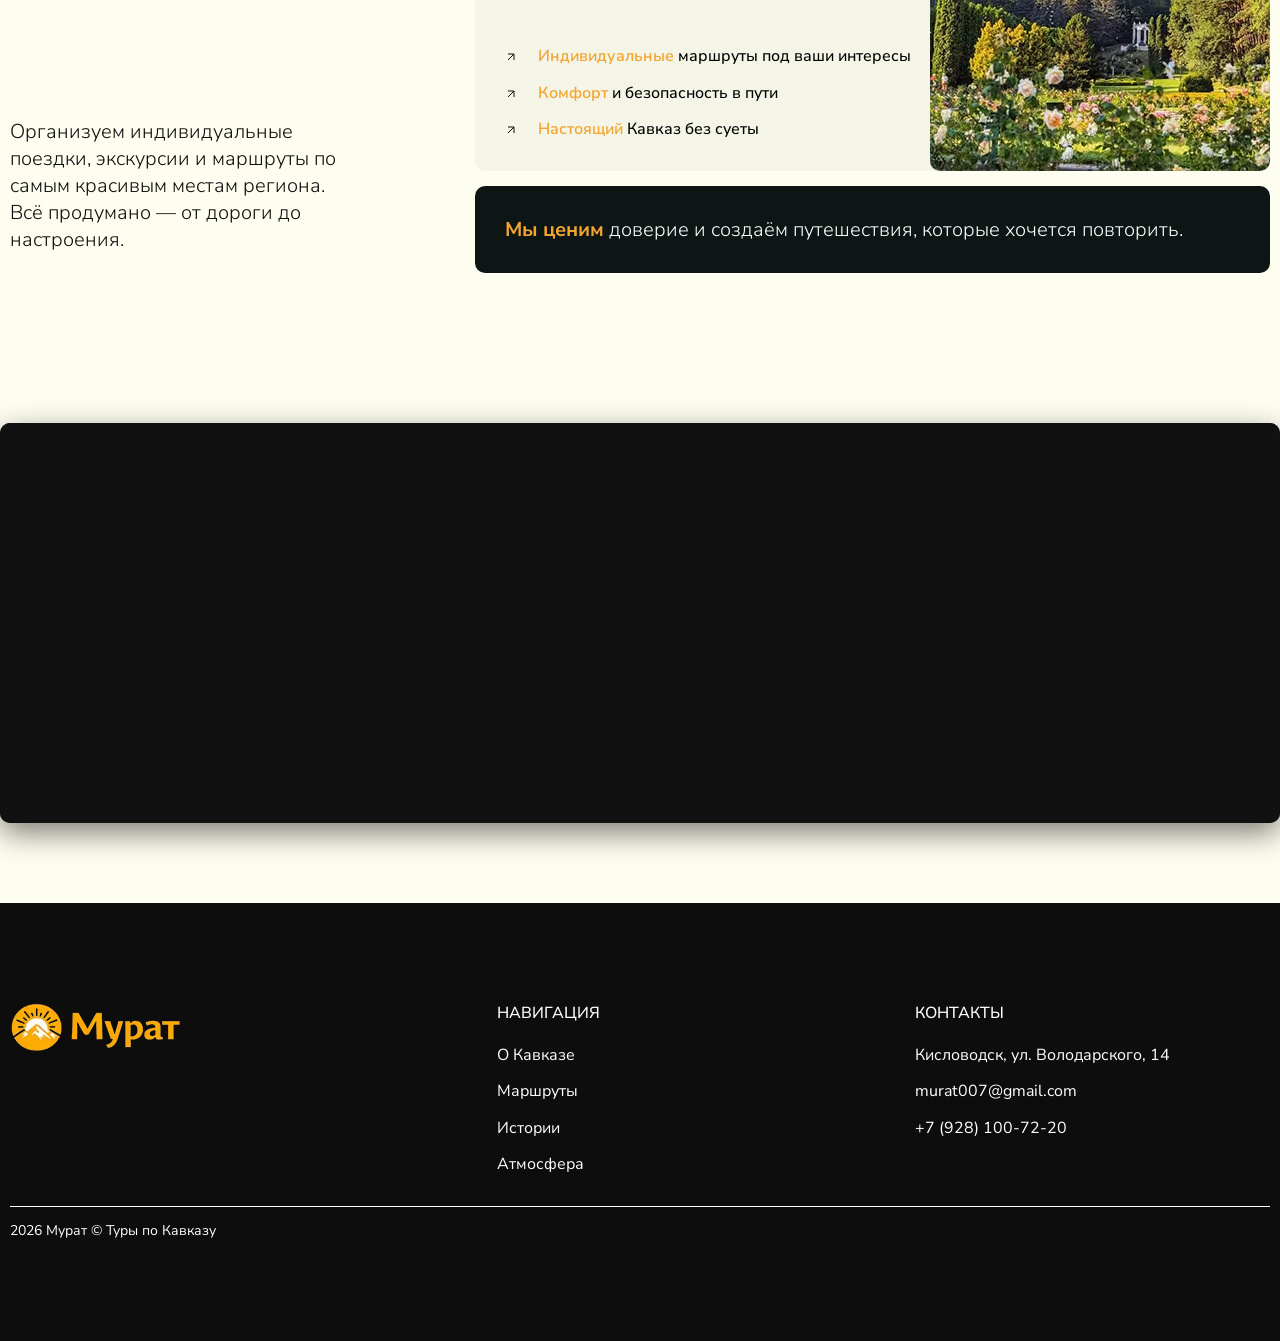
==== commit 6e9d3bbc: "Update3 index.html" ====
--- a/index.html
+++ b/index.html
@@ -36,8 +36,8 @@
             <li class="menu__item">
               <a href="#atmosphere" class="menu__link">Атмосфера</a>
             </li>
-            <li class="menu__item">
-              <a href="#footer" class="menu__link">Где мы</a>
+            <li class="menu__item menu__item--cta">
+              <a href="#footer" class="menu__link">Хочу в тур</a>
             </li>
           </ul>
         </nav>
@@ -296,19 +296,16 @@
           <p class="footer__element-title">Навигация</p>
           <ul class="footer__list">
             <li class="footer__item">
-              <a href="#" class="footer__link">Обо мне</a>
-            </li>
-            <li class="footer__item">
-              <a href="#" class="footer__link">Мои услуги</a>
-            </li>
-            <li class="footer__item">
-              <a href="#" class="footer__link">Партнеры</a>
-            </li>
-            <li class="footer__item">
-              <a href="#" class="footer__link">Блог</a>
-            </li>
-            <li class="footer__item">
-              <a href="#" class="footer__link">Контакты</a>
+              <a href="#about" class="footer__link">О Кавказе</a>
+            </li>
+            <li class="footer__item">
+              <a href="#products" class="footer__link">Маршруты</a>
+            </li>
+            <li class="footer__item">
+              <a href="#history" class="footer__link">Истории</a>
+            </li>
+            <li class="footer__item">
+              <a href="#atmosphere" class="footer__link">Атмосфера</a>
             </li>
           </ul>
         </div>
--- a/css/style.css
+++ b/css/style.css
@@ -346,14 +346,6 @@
   line-height: 1;
 }
 
-.slogan__text,
-.slogan__title {
-  position: static;
-  transform: none;
-  width: auto;
-  margin: 0;
-}
-
 .slogan__img-block {
   position: relative;
   border-radius: 10px;
@@ -591,11 +583,6 @@
   color: #999;
   width: 100%;
   height: 100%;
-}
-
-.map-section.container {
-  max-width: 1420px;
-  padding: 0;
 }
 
 iframe {
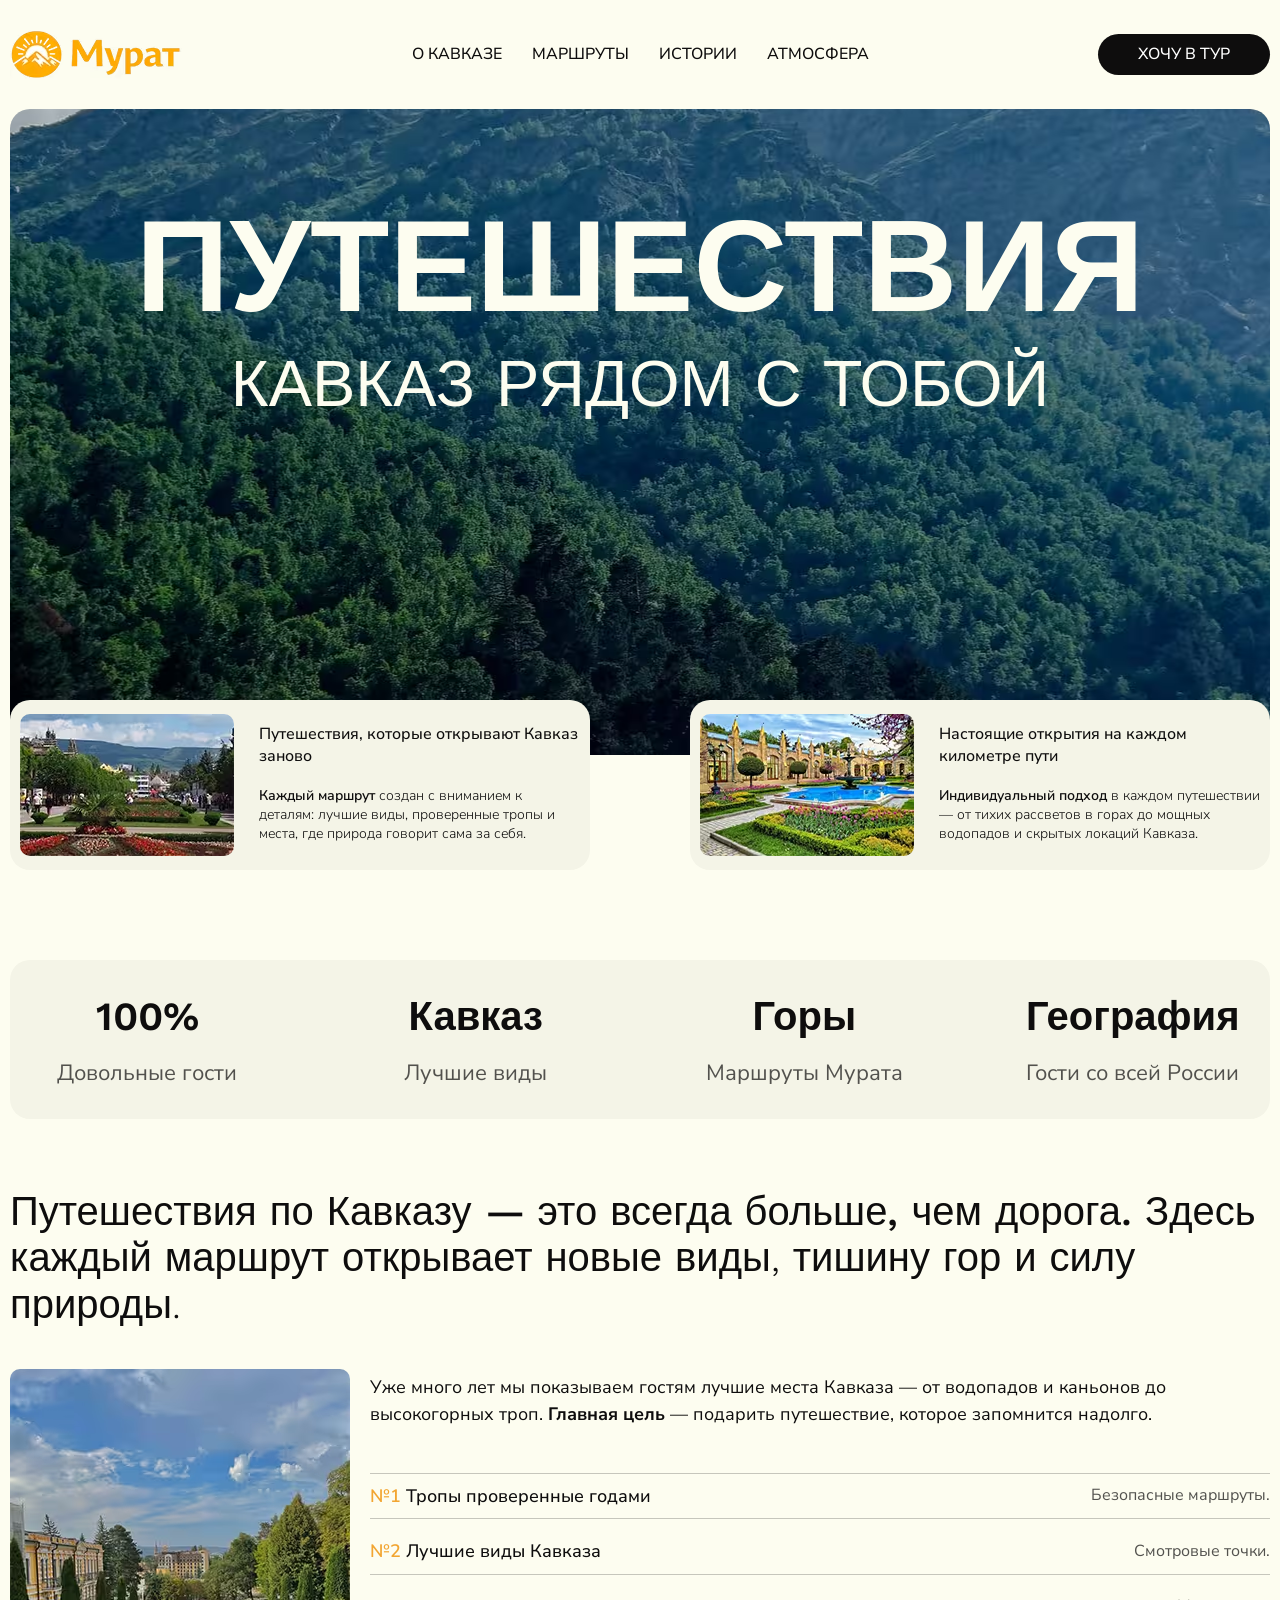
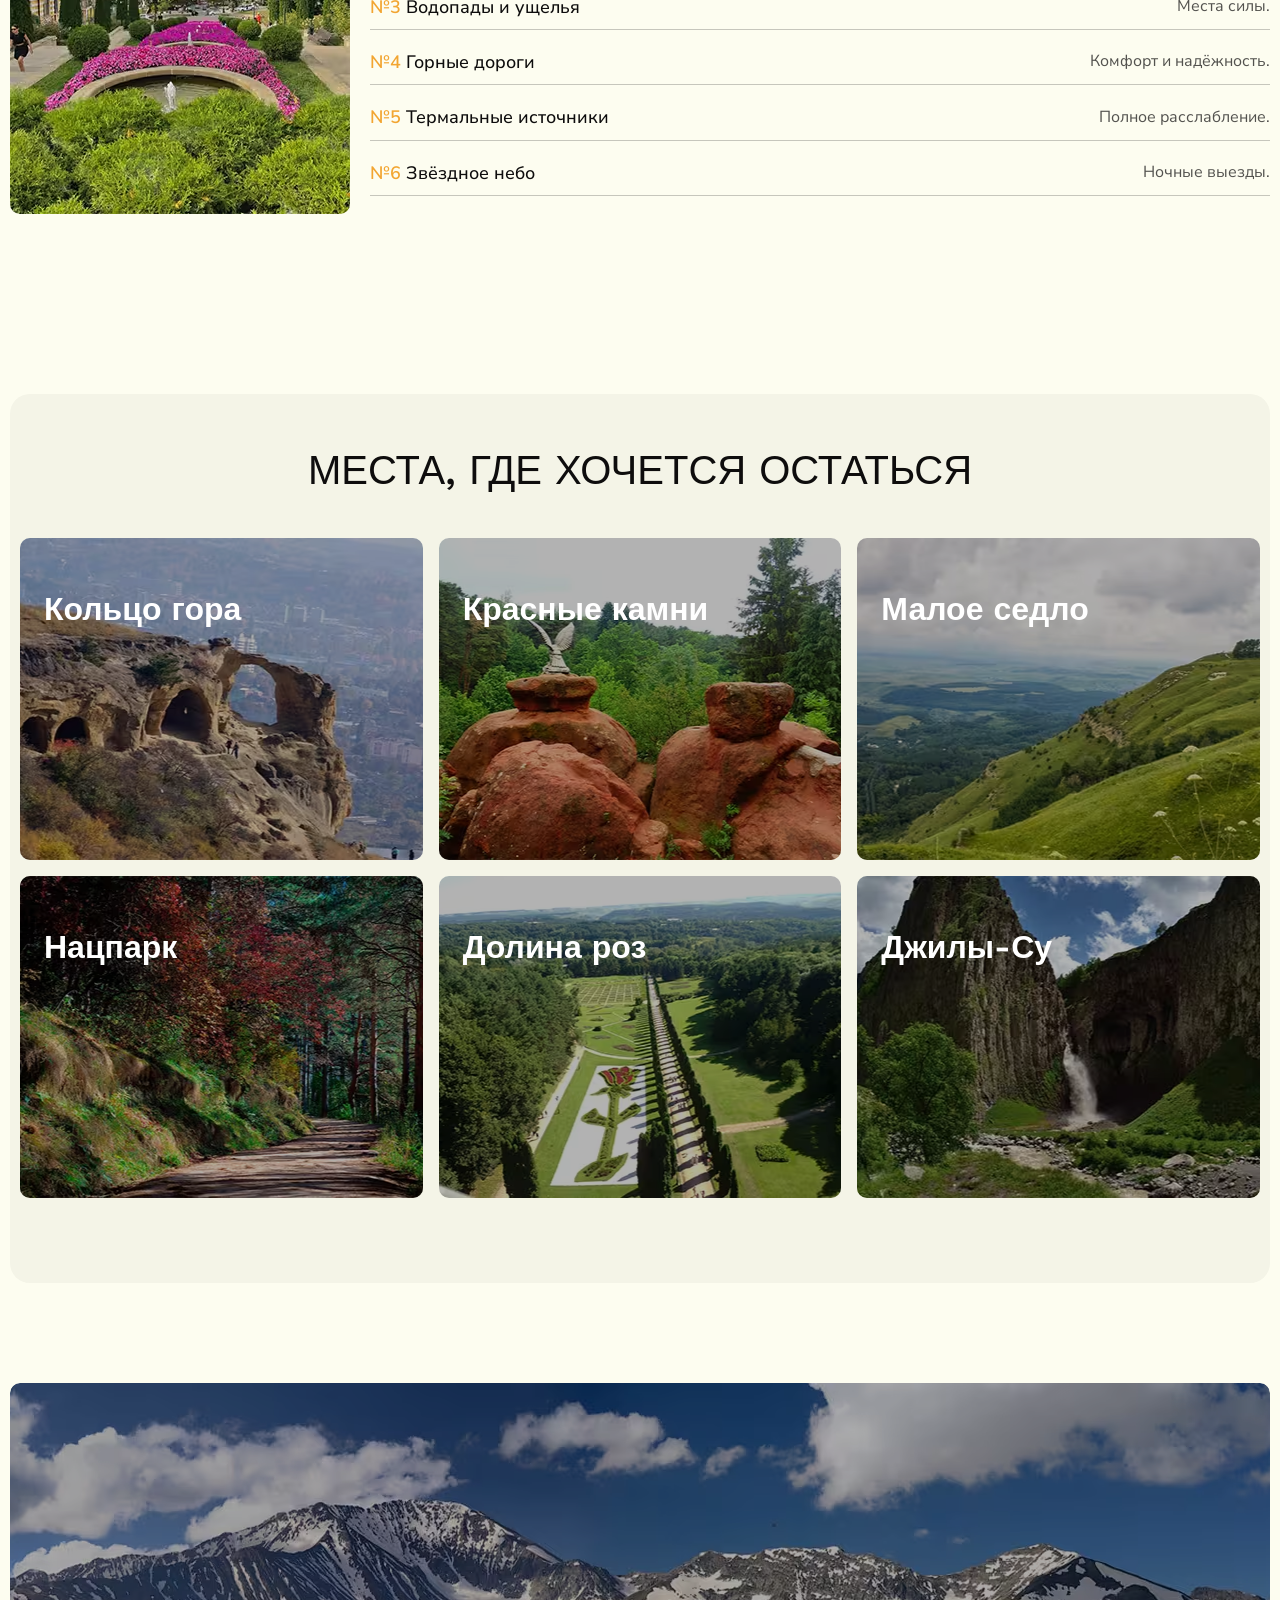
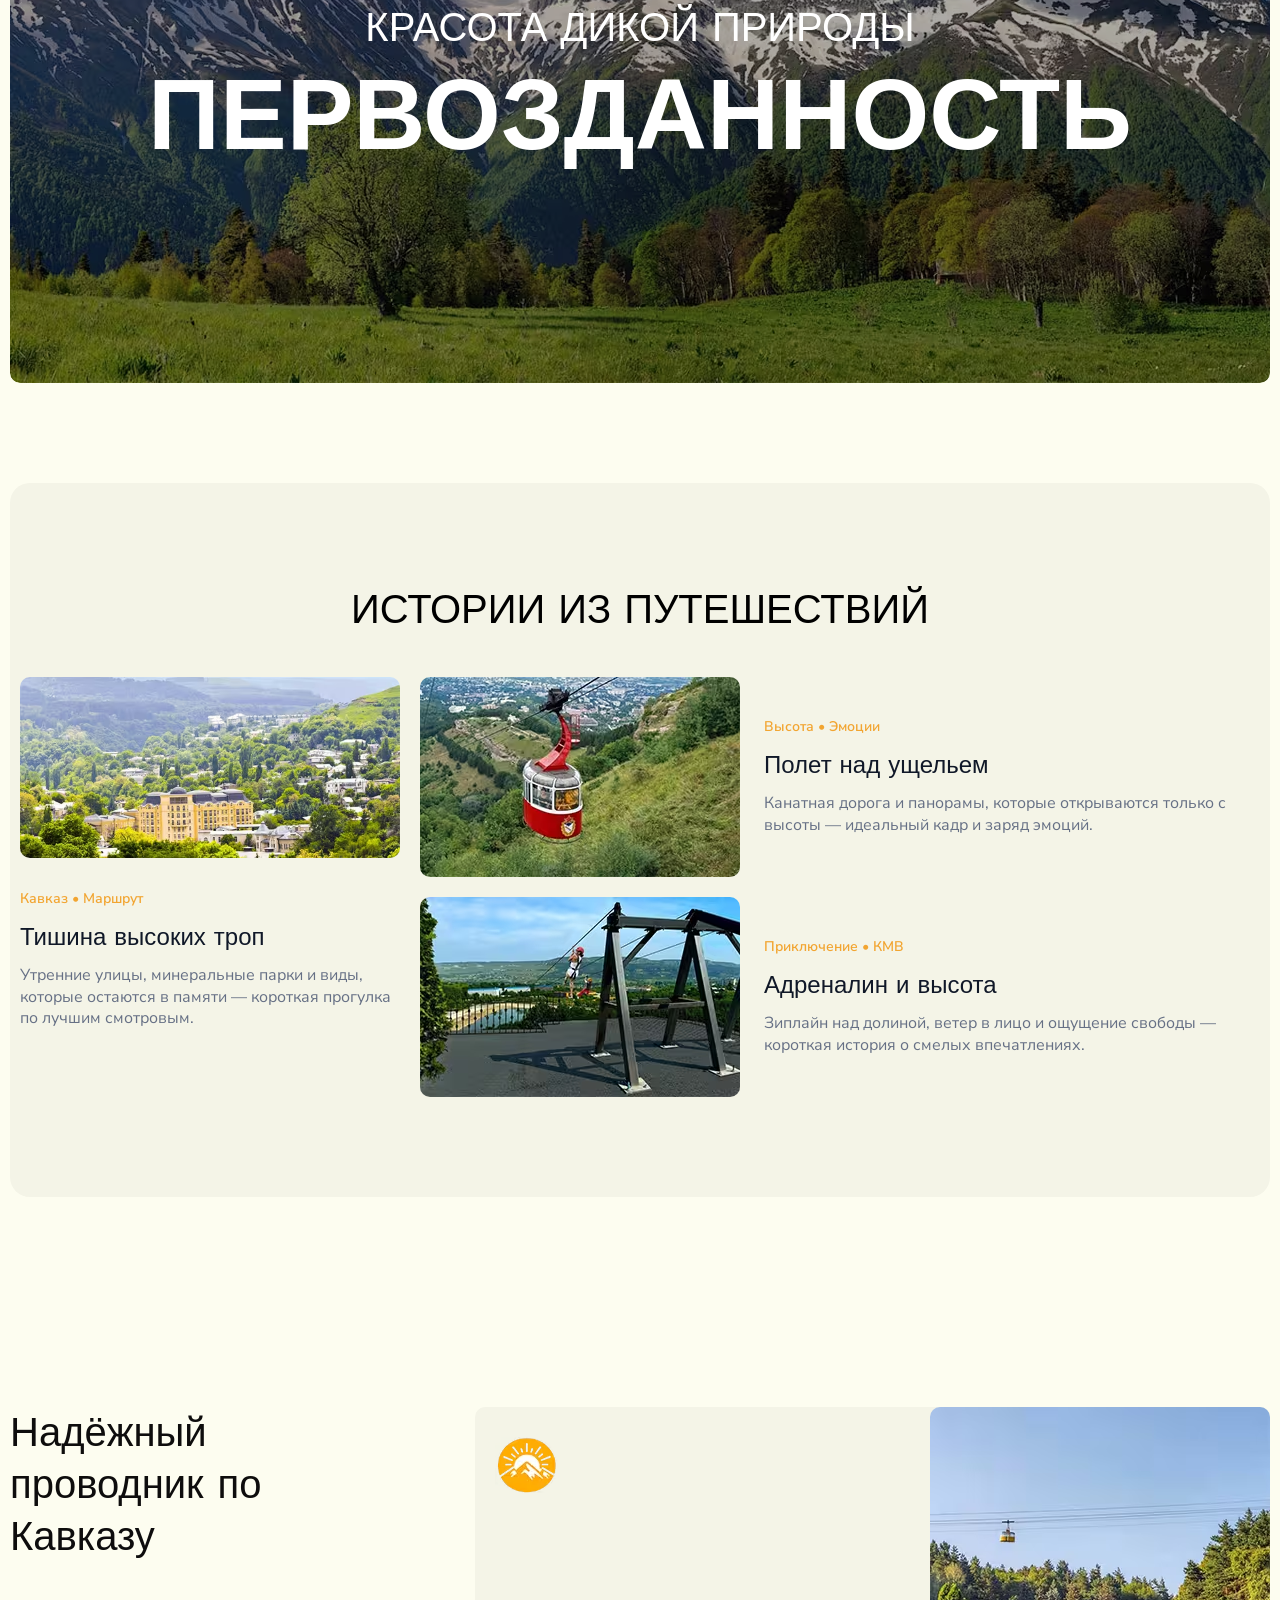
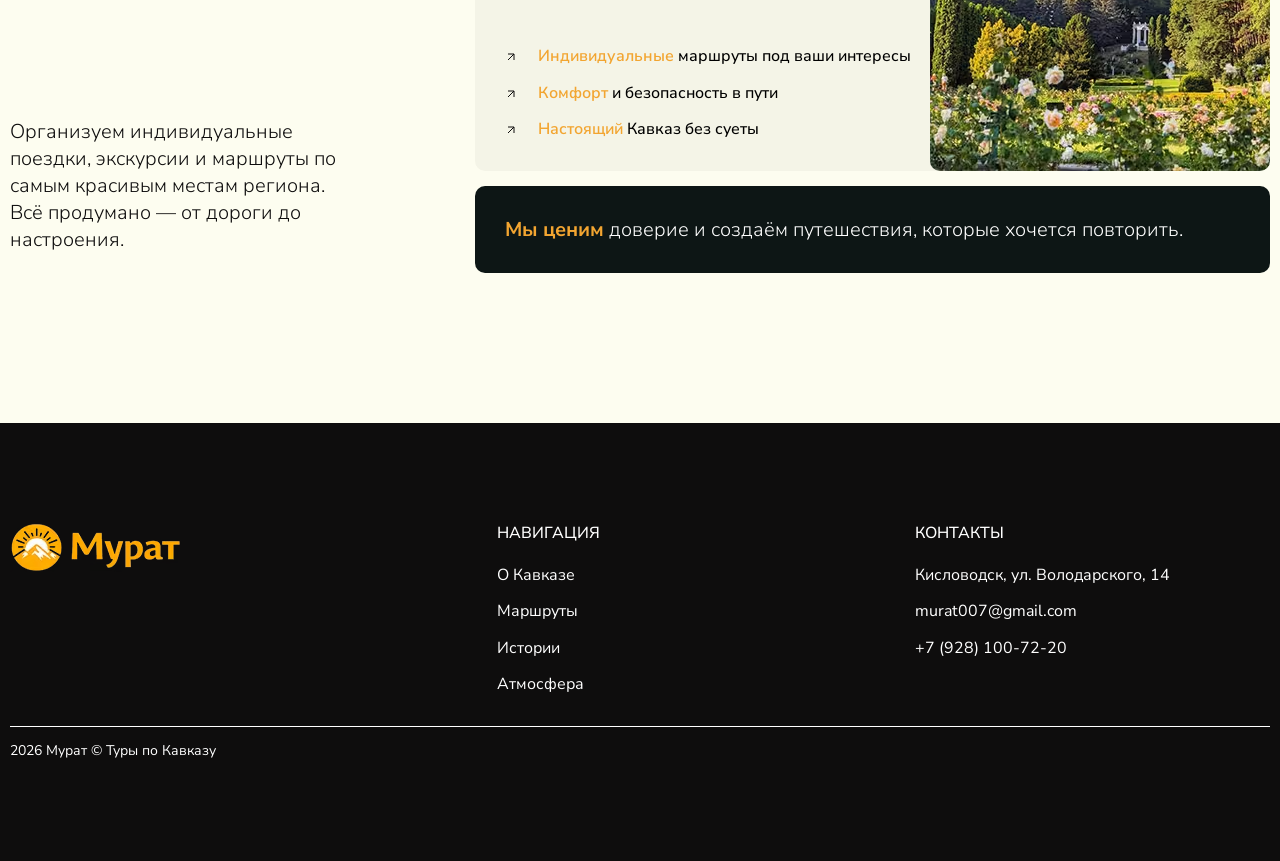
==== commit 8bf9185c: "Update 4" ====
--- a/index.html
+++ b/index.html
@@ -276,15 +276,6 @@
       </div>
     </div>
 
-
-    <div class="map-section" id="map">
-      <div class="map-container">
-        <iframe
-          src="https://www.google.com/maps/embed?pb=!1m17!1m12!1m3!1d718.7417523400196!2d42.726418869628304!3d43.89794999819325!2m3!1f0!2f0!3f0!3m2!1i1024!2i768!4f13.1!3m2!1m1!2s!5e0!3m2!1sru!2sru!4v1770148128142!5m2!1sru!2sru"
-          allowfullscreen="" loading="lazy" referrerpolicy="no-referrer-when-downgrade"></iframe>
-      </div>
-    </div>
-
   </main>
   <footer class="footer" id="footer">
     <div class="container">
@@ -316,10 +307,10 @@
               <address class="footer__item-address">Кисловодск, ул. Володарского, 14</address>
             </li>
             <li class="footer__item">
-              <a href="#" id="email-link" class="footer__link">murat007&#64;gmail.com</a>
-            </li>
-            <li class="footer__item">
-              <a href="#" id="phone-link" class="footer__link">+7 (928) 100-72-20</a>
+              <a href="#" id="email-link" class="footer__link">Написать на почту</a>
+            </li>
+            <li class="footer__item">
+              <a href="#" id="phone-link" class="footer__link">Показать телефон</a>
             </li>
           </ul>
         </div>
--- a/css/style.css
+++ b/css/style.css
@@ -50,6 +50,10 @@
   display: none;
 }
 
+.no-scroll {
+  overflow: hidden;
+}
+
 .container {
   max-width: 1440px;
   padding: 0 10px;
@@ -73,6 +77,10 @@
 .menu__list {
   display: flex;
   gap: 0 30px;
+}
+
+.menu__item--cta {
+  display: none;
 }
 
 .menu__link {
@@ -776,21 +784,28 @@
   }
 
   .menu__list {
-    position: absolute;
+    position: fixed;
+    top: 0;
     left: 0;
-    right: 0;
+    width: 100%;
+    height: 100vh;
     flex-direction: column;
     align-items: center;
+    justify-content: center;
     background-color: #fff;
-    padding: 95px 0;
     gap: 20px 0;
-    top: 0;
     transform: translateY(-100%);
     transition: transform .5s ease;
+    z-index: 4;
+    padding: 0;
   }
 
   .menu__list.menu--active {
     transform: translateY(0);
+  }
+
+  .menu__item--cta {
+    display: block;
   }
 }
 
@@ -983,13 +998,16 @@
     margin-bottom: 30px;
   }
 
+  .about__stats-item {
+    width: 46%;
+  }
+
   .about__stats-item dt {
-    font-size: 30px;
-    letter-spacing: 3px;
+    font-size: 26px;
   }
 
   .about__stats-item dd {
-    letter-spacing: 3px;
+    font-size: 17px;
   }
 
   .about__progress-text {
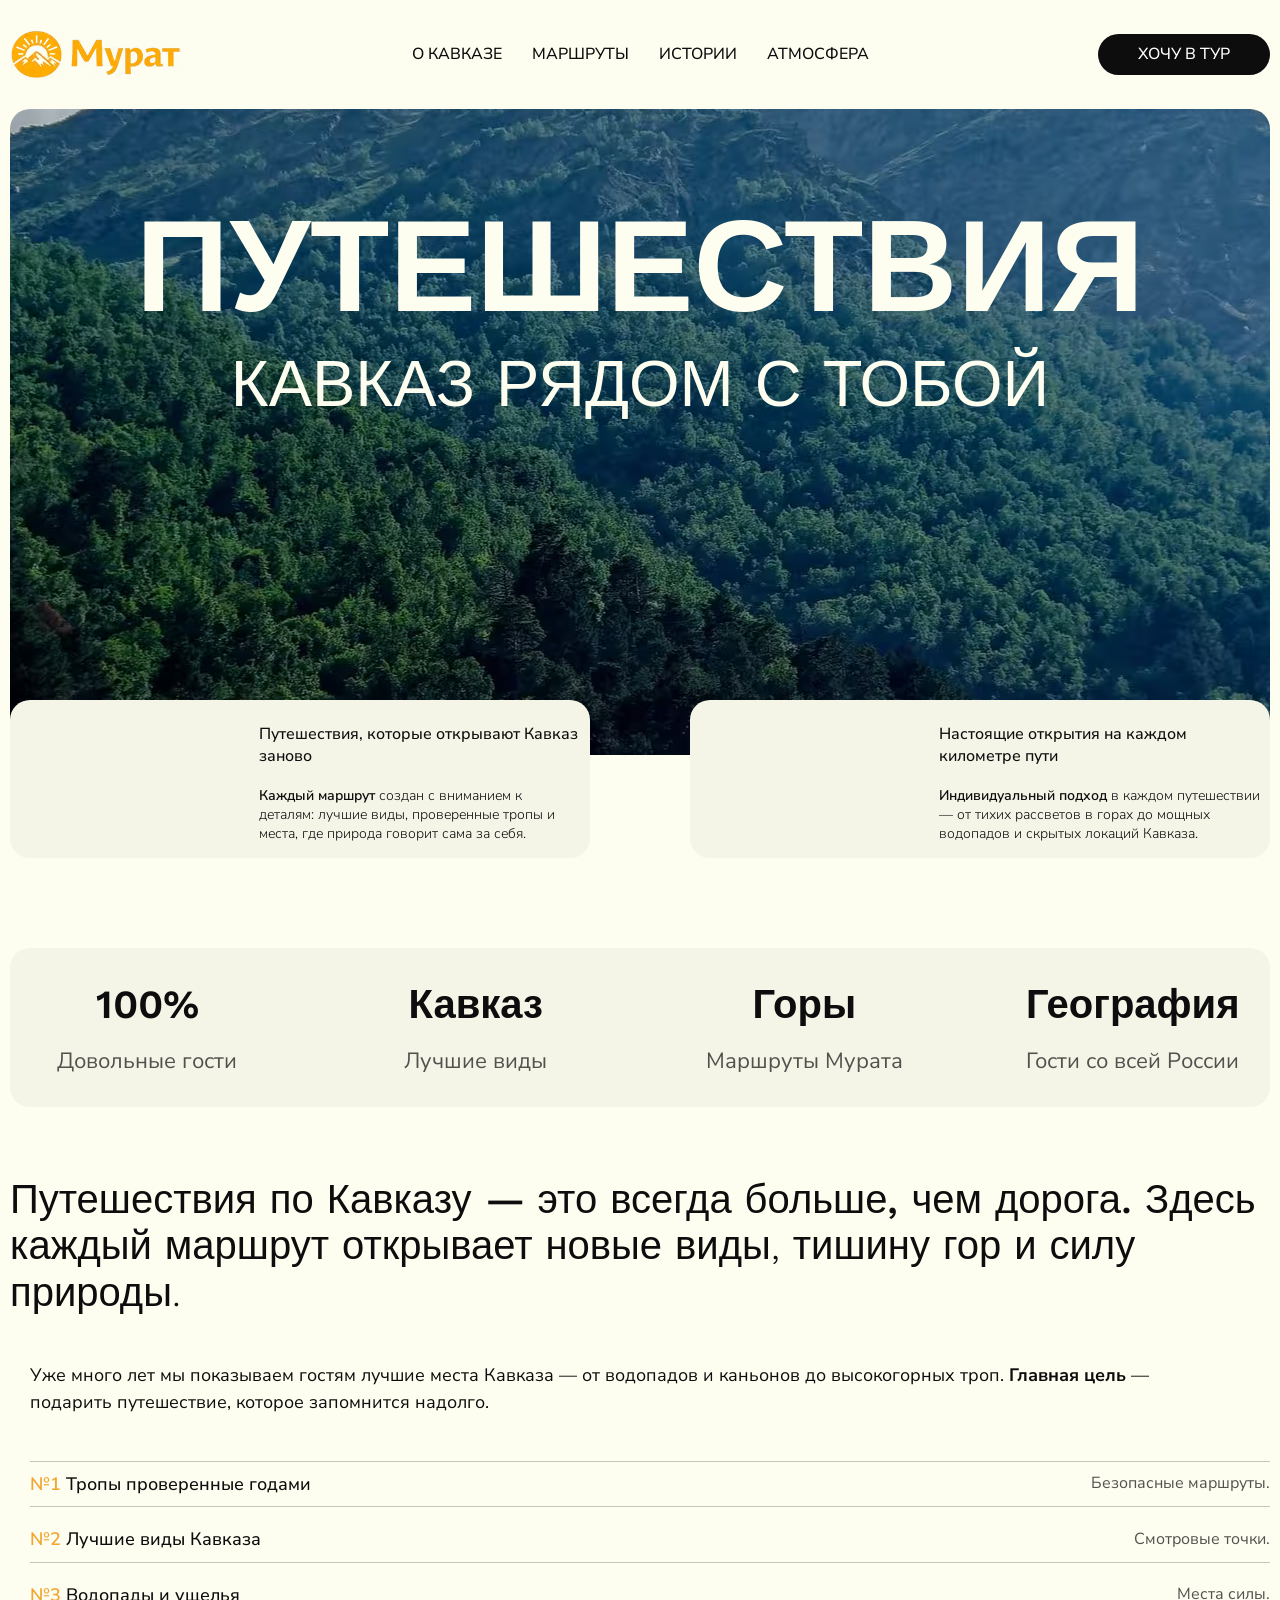
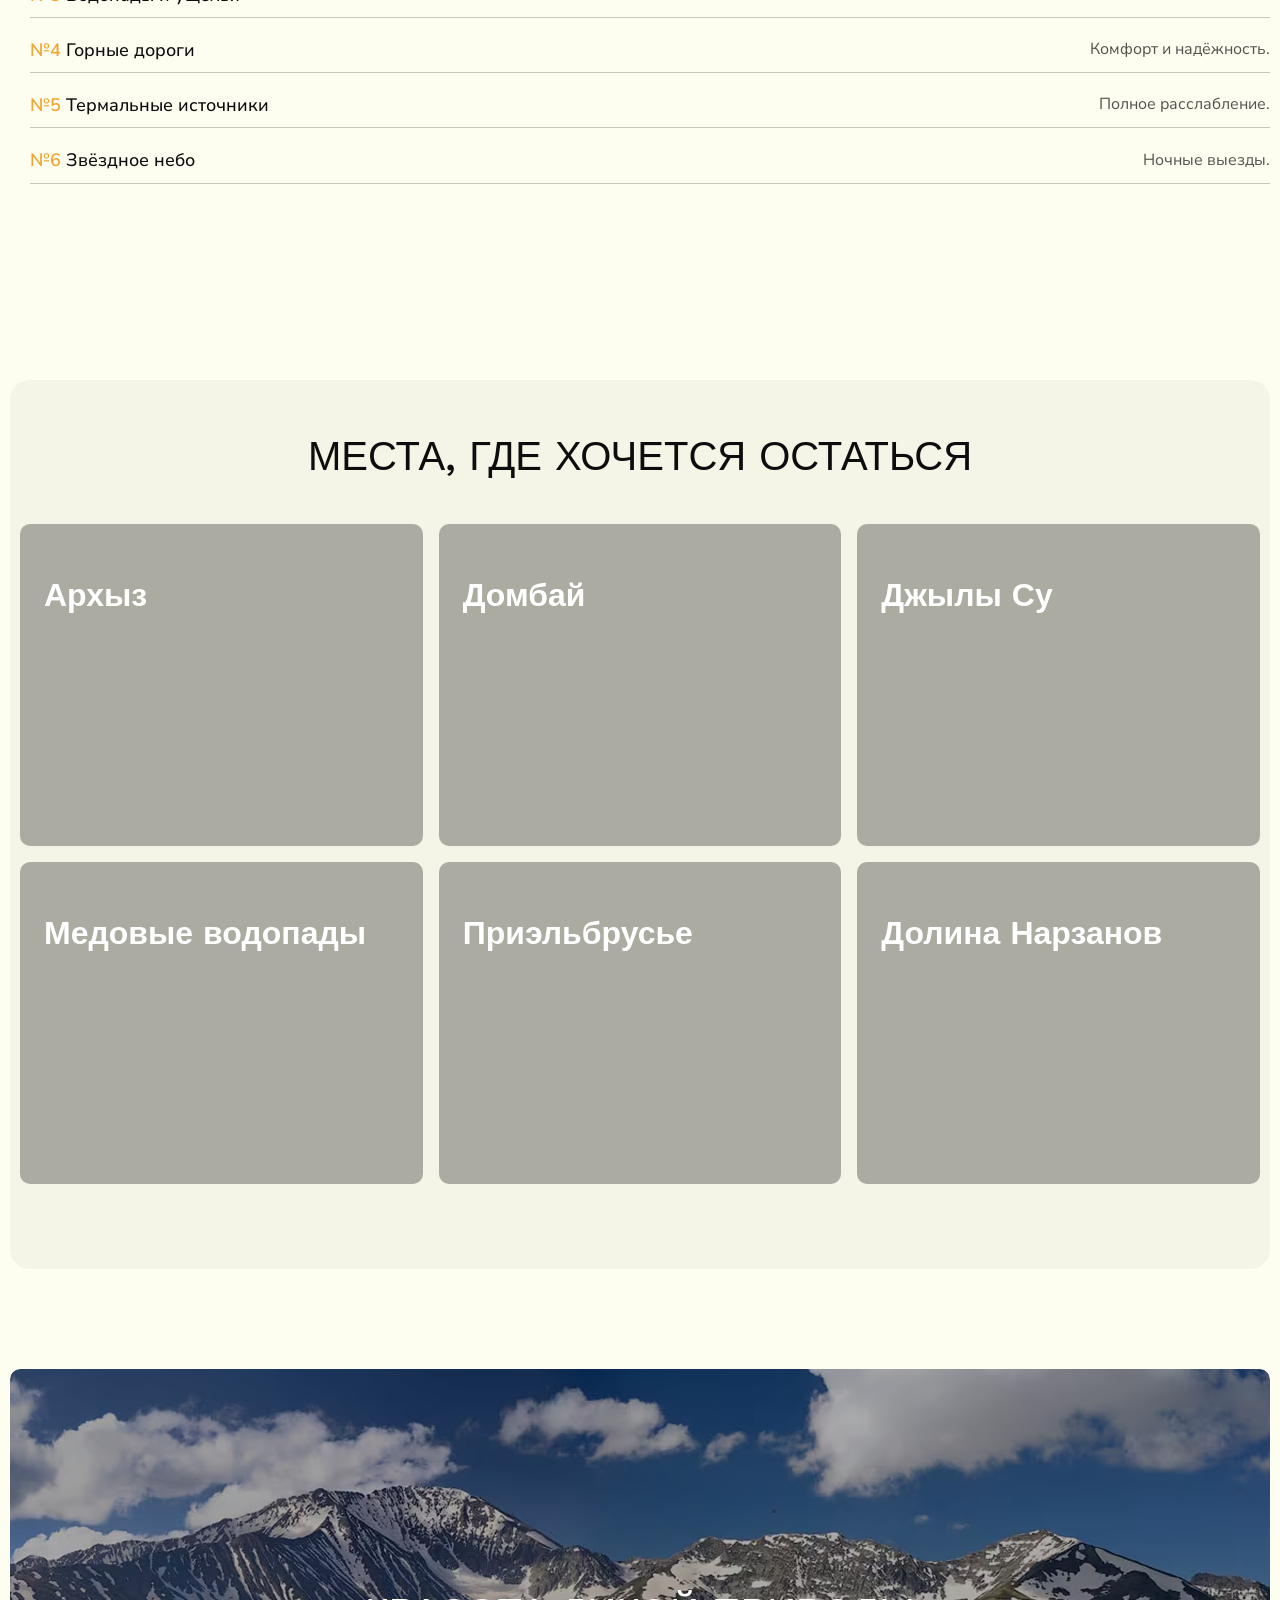
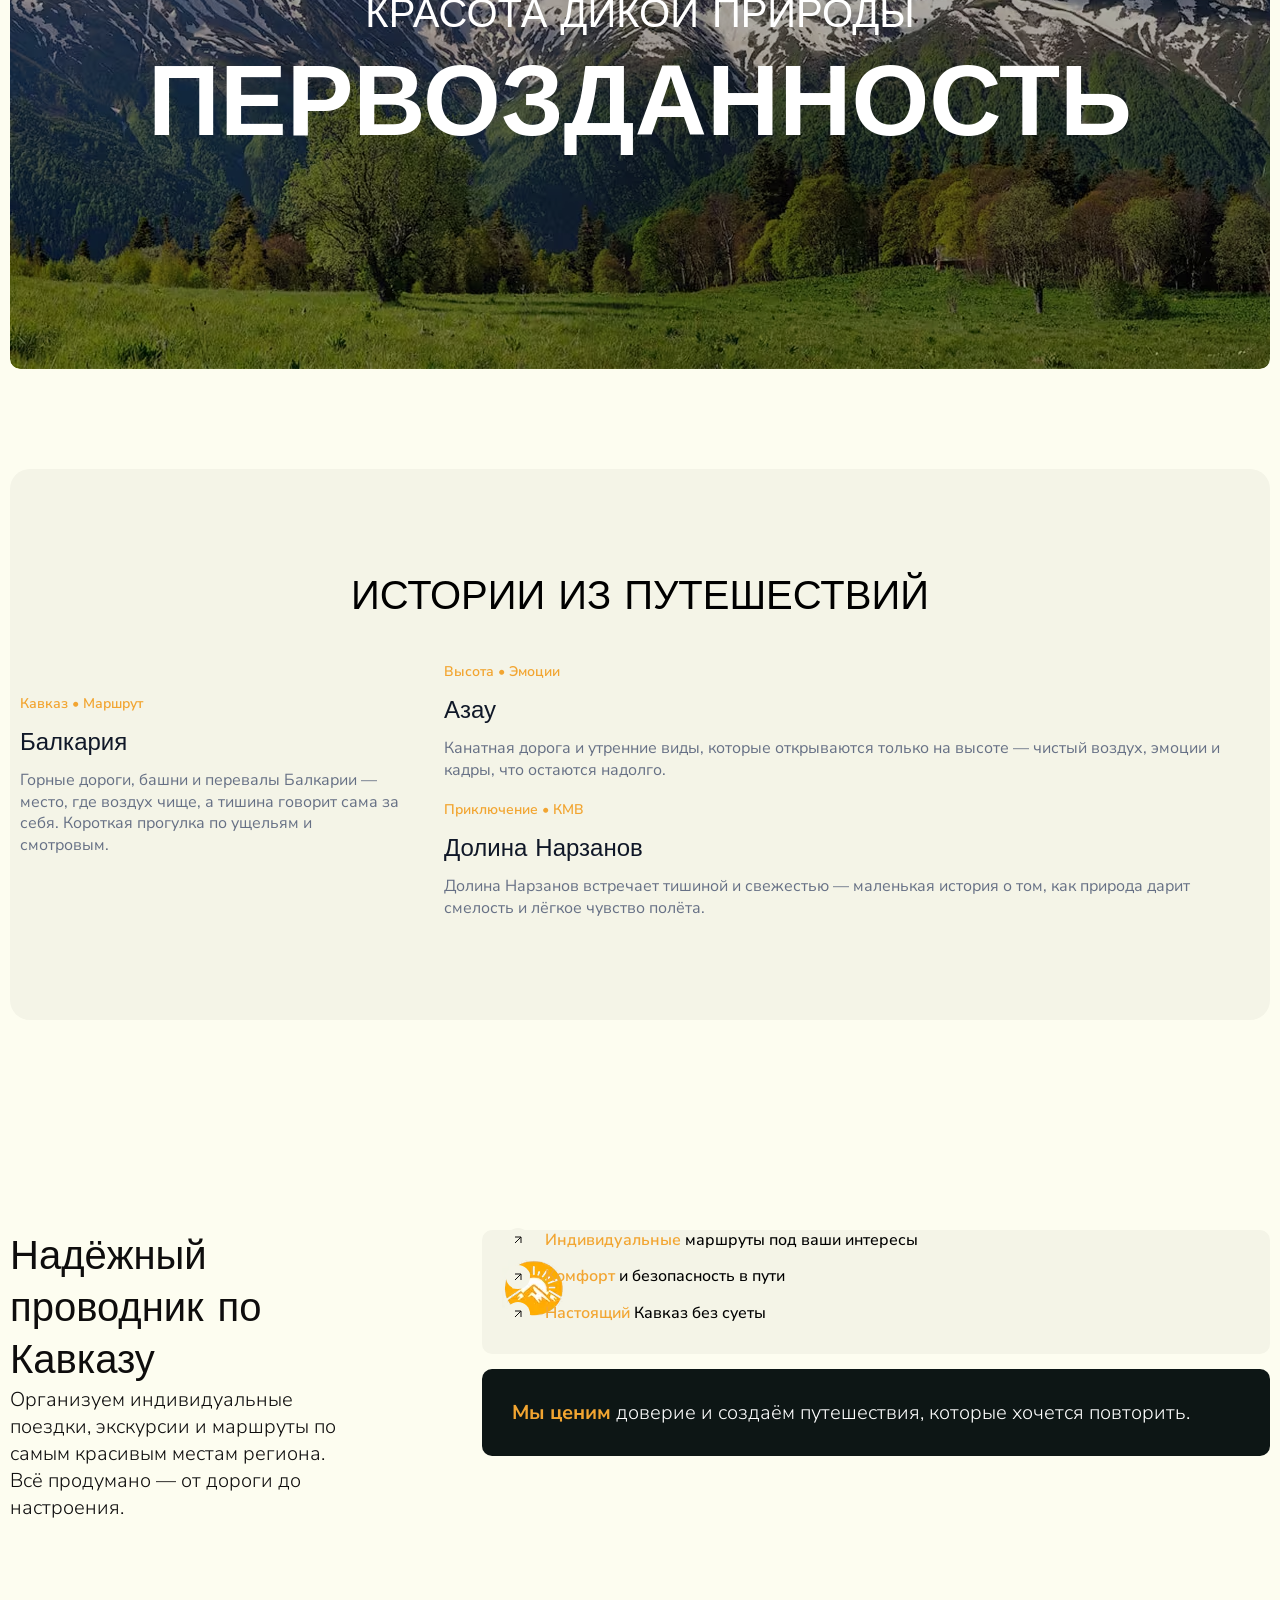
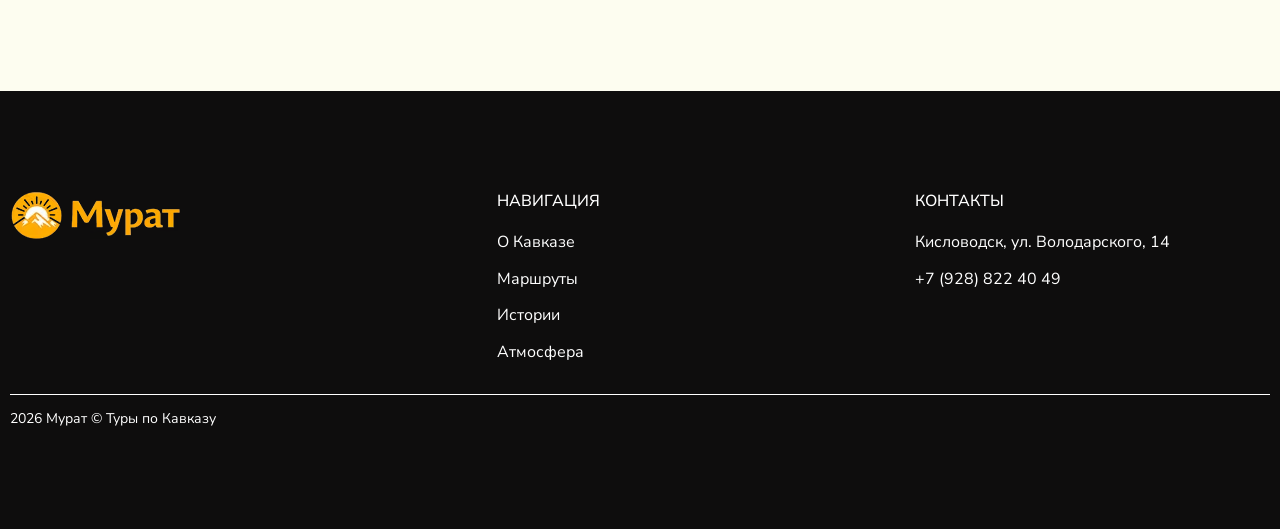
==== commit eab41f8e: "Update 5" ====
--- a/index.html
+++ b/index.html
@@ -61,7 +61,7 @@
         <div class="about__achievements">
           <a class="about__achievement" href="#">
             <div class="about__achievement-imgbox">
-              <img src="images/kurbul1.avif" alt="" class="about__achievement-img">
+              <img src="images/imgsmal1.jpg" alt="" class="about__achievement-img">
             </div>
             <div class="about__achievement-content">
               <h4 class="about__achievement-title">
@@ -76,7 +76,7 @@
           </a>
           <a class="about__achievement" href="#">
             <div class="about__achievement-imgbox">
-              <img src="images/kurbul2.avif" alt="" class="about__achievement-img">
+              <img src="images/imgsmal2.jpg" alt="" class="about__achievement-img">
             </div>
             <div class="about__achievement-content">
               <h4 class="about__achievement-title">
@@ -113,7 +113,7 @@
           виды, тишину гор и силу природы.
         </p>
         <div class="about__progress-box">
-          <img src="images/kaskad.avif" alt="" class="about__progress-img">
+          <img src="images/imgmidl2.jpg" alt="" class="about__progress-img">
           <div class="about__progress-tablebox">
             <p class="about__progress-boxtext">
               Уже много лет мы показываем гостям лучшие места Кавказа —
@@ -159,23 +159,23 @@
                 Места, где хочется остаться
               </h2>
               <div class="products__list">
-                <div class="products__item" style="background-image: url(images/gora.avif);">
-                  <h3 class="products__item-title">Кольцо гора</h3>
-                </div>
-                <div class="products__item" style="background-image: url(images/kamni.avif);">
-                  <h3 class="products__item-title">Красные камни</h3>
-                </div>
-                <div class="products__item" style="background-image: url(images/maloe.avif);">
-                  <h3 class="products__item-title">Малое седло</h3>
-                </div>
-                <div class="products__item" style="background-image: url(images/sosni.avif);">
-                  <h3 class="products__item-title">Нацпарк</h3>
-                </div>
-                <div class="products__item" style="background-image: url(images/dolroz.avif);">
-                  <h3 class="products__item-title">Долина роз</h3>
-                </div>
-                <div class="products__item" style="background-image: url(images/dzhily.avif);">
-                  <h3 class="products__item-title">Джилы‑Су</h3>
+                <div class="products__item" style="background-image: url(images/img6.jpg);">
+                  <h3 class="products__item-title">Архыз</h3>
+                </div>
+                <div class="products__item" style="background-image: url(images/img7.jpg);">
+                  <h3 class="products__item-title">Домбай</h3>
+                </div>
+                <div class="products__item" style="background-image: url(images/img8.jpg);">
+                  <h3 class="products__item-title">Джылы Су</h3>
+                </div>
+                <div class="products__item" style="background-image: url(images/img9.jpg);">
+                  <h3 class="products__item-title">Медовые водопады</h3>
+                </div>
+                <div class="products__item" style="background-image: url(images/img10.jpg);">
+                  <h3 class="products__item-title">Приэльбрусье</h3>
+                </div>
+                <div class="products__item" style="background-image: url(images/img11.jpg);">
+                  <h3 class="products__item-title">Долина Нарзанов</h3>
                 </div>
               </div>
             </div>
@@ -204,33 +204,32 @@
             </h2>
             <div class="blog__items">
               <div class="blog__item-big">
-                <img src="images/gorod1.avif" alt="" class="blog__item-img">
+                <img src="images/img3.jpg" alt="" class="blog__item-img">
                 <div class="blog__item-box">
                   <div class="blog__item-info">Кавказ • Маршрут</div>
-                  <h4 class="blog__item-title">Тишина высоких троп</h4>
+                  <h4 class="blog__item-title">Балкария</h4>
                   <p class="blog__item-text">
-                    Утренние улицы, минеральные парки и виды, которые остаются в памяти — короткая прогулка по лучшим
-                    смотровым.
+                    Горные дороги, башни и перевалы Балкарии — место, где воздух чище, а тишина говорит сама за себя. Короткая прогулка по ущельям и смотровым.
                   </p>
                 </div>
               </div>
               <div class="blog__item-small">
-                <img src="images/kanat2.avif" alt="" class="blog__item-img">
+                <img src="images/img4.jpg" alt="" class="blog__item-img">
                 <div class="blog__item-box">
                   <div class="blog__item-info">Высота • Эмоции</div>
-                  <h4 class="blog__item-title">Полет над ущельем</h4>
+                  <h4 class="blog__item-title">Азау</h4>
                   <p class="blog__item-text">
-                    Канатная дорога и панорамы, которые открываются только с высоты — идеальный кадр и заряд эмоций.
+                    Канатная дорога и утренние виды, которые открываются только на высоте — чистый воздух, эмоции и кадры, что остаются надолго.
                   </p>
                 </div>
               </div>
               <div class="blog__item-small">
-                <img src="images/zip.avif" alt="" class="blog__item-img">
+                <img src="images/img555.jpg" alt="" class="blog__item-img">
                 <div class="blog__item-box">
                   <div class="blog__item-info">Приключение • КМВ</div>
-                  <h4 class="blog__item-title">Адреналин и высота</h4>
+                  <h4 class="blog__item-title">Долина Нарзанов</h4>
                   <p class="blog__item-text">
-                    Зиплайн над долиной, ветер в лицо и ощущение свободы — короткая история о смелых впечатлениях.
+                    Долина Нарзанов встречает тишиной и свежестью — маленькая история о том, как природа дарит смелость и лёгкое чувство полёта.
                   </p>
                 </div>
               </div>
@@ -265,7 +264,7 @@
                   <span>Настоящий</span> Кавказ без суеты
                 </li>
               </ul>
-              <img src="images/kanat.avif" alt="" class="partners__box-img">
+              <img src="images/img222.jpg" alt="" class="partners__box-img">
             </div>
 
             <p class="partners__box-text">
@@ -307,9 +306,6 @@
               <address class="footer__item-address">Кисловодск, ул. Володарского, 14</address>
             </li>
             <li class="footer__item">
-              <a href="#" id="email-link" class="footer__link">Написать на почту</a>
-            </li>
-            <li class="footer__item">
               <a href="#" id="phone-link" class="footer__link">Показать телефон</a>
             </li>
           </ul>
--- a/css/style.css
+++ b/css/style.css
@@ -558,44 +558,6 @@
 .partners__box-text span {
   color: #f2a531;
   font-weight: 700;
-}
-
-.map-section {
-  max-width: 1420px;
-  margin: 0 auto;
-  height: 400px;
-  margin-bottom: 80px;
-  background: linear-gradient(135deg, #1a1a1a, #2a2a2a);
-  overflow: hidden;
-  border-radius: 10px;
-  box-shadow: 0 10px 30px rgba(0, 0, 0, 0.5);
-}
-
-.map-container {
-  width: 100%;
-  height: 100%;
-  position: relative;
-  background: #111;
-}
-
-.map-container iframe {
-  width: 100%;
-  height: 100%;
-  border: none;
-  border-radius: 8px;
-  filter: brightness(0.8) contrast(1.2) invert(1) hue-rotate(180deg) saturate(0.3);
-}
-
-.map-placeholder {
-  text-align: center;
-  color: #999;
-  width: 100%;
-  height: 100%;
-}
-
-iframe {
-  width: 100%;
-  height: 450px;
 }
 
 .footer {
@@ -769,6 +731,13 @@
     height: 3px;
     background-color: #000;
     transition: transform 0.3s ease, opacity 0.3s ease;
+  }
+
+  .menu__btn.menu__btn--active {
+    position: fixed;
+    top: 42px;
+    right: 10px;
+    z-index: 10;
   }
 
   .menu__btn--active span:nth-child(1) {
@@ -862,10 +831,6 @@
     margin-bottom: 100px;
   }
 
-  .map-section {
-    margin-bottom: 100px;
-  }
-
   .footer__top {
     padding-right: 0;
   }
@@ -1087,10 +1052,6 @@
     font-size: 28px;
   }
 
-  .map-section {
-    margin-bottom: 50px;
-  }
-
   .footer {
     padding: 50px 0;
   }
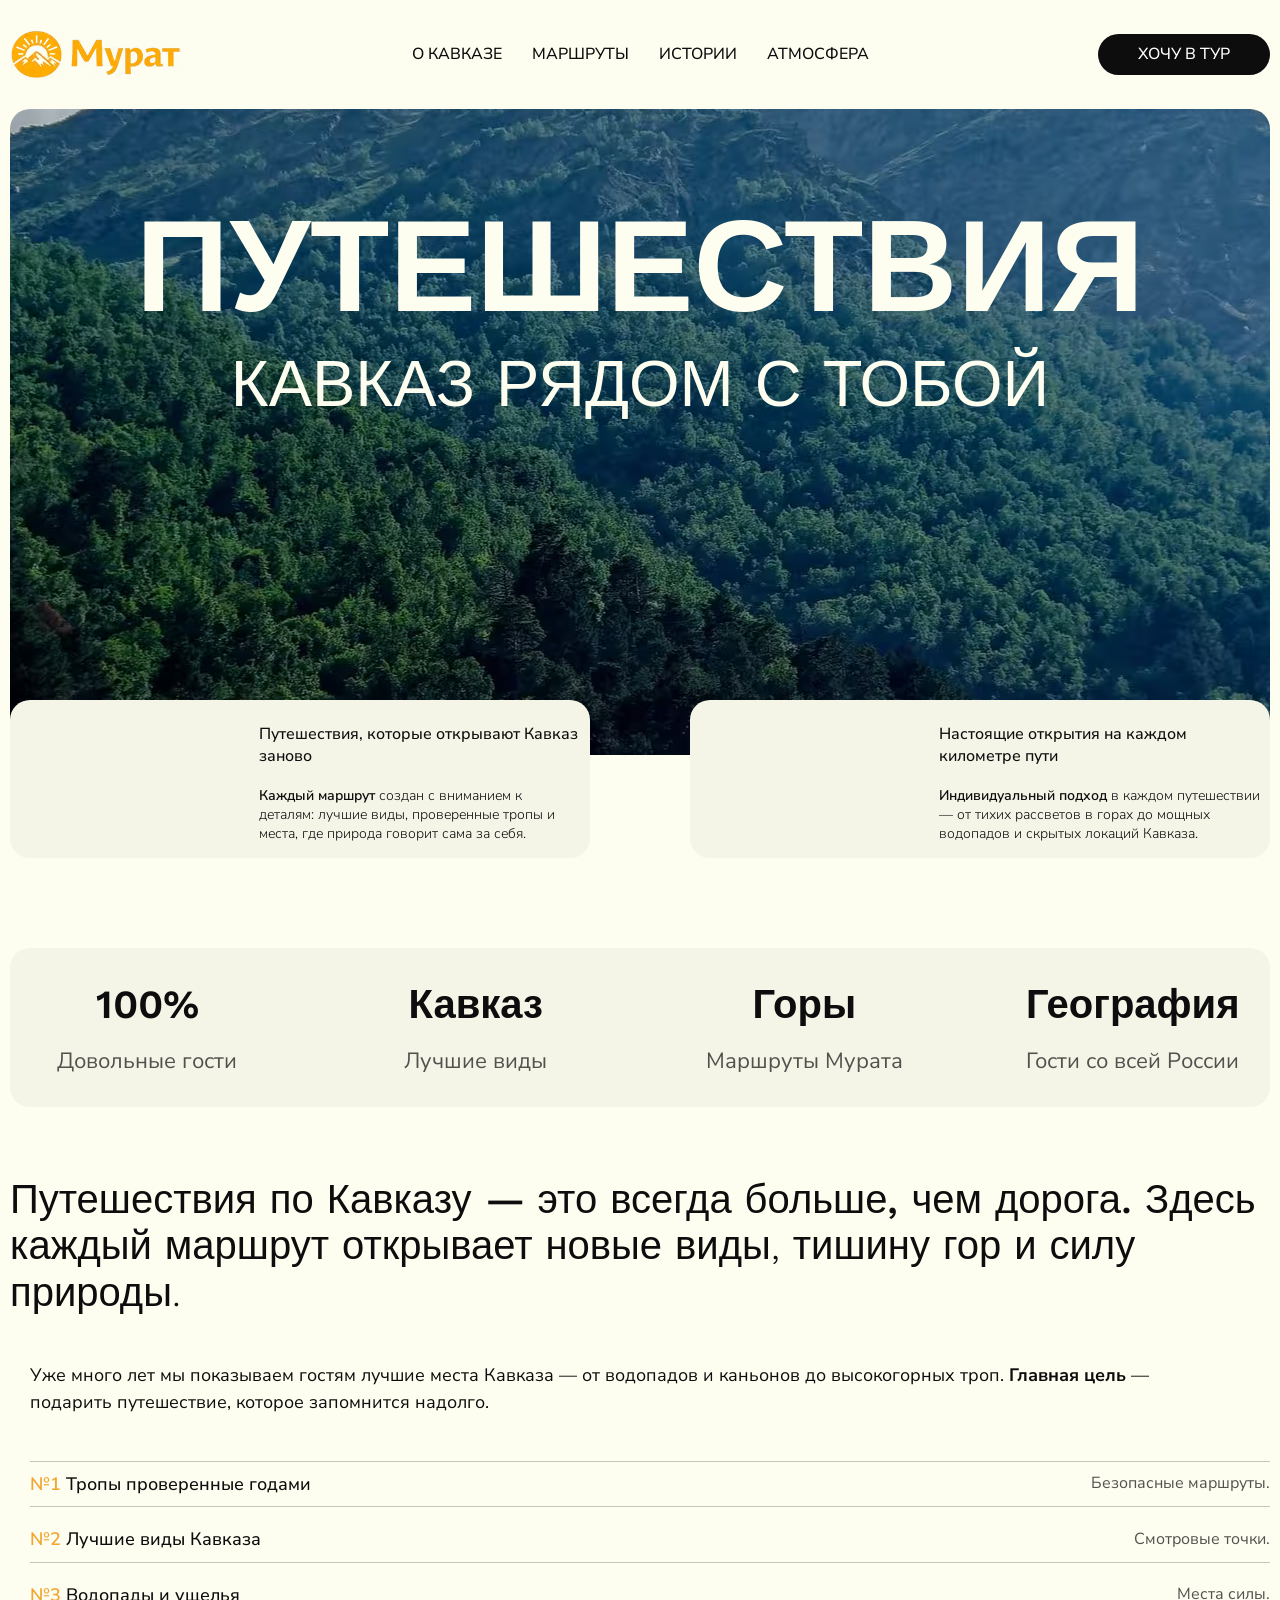
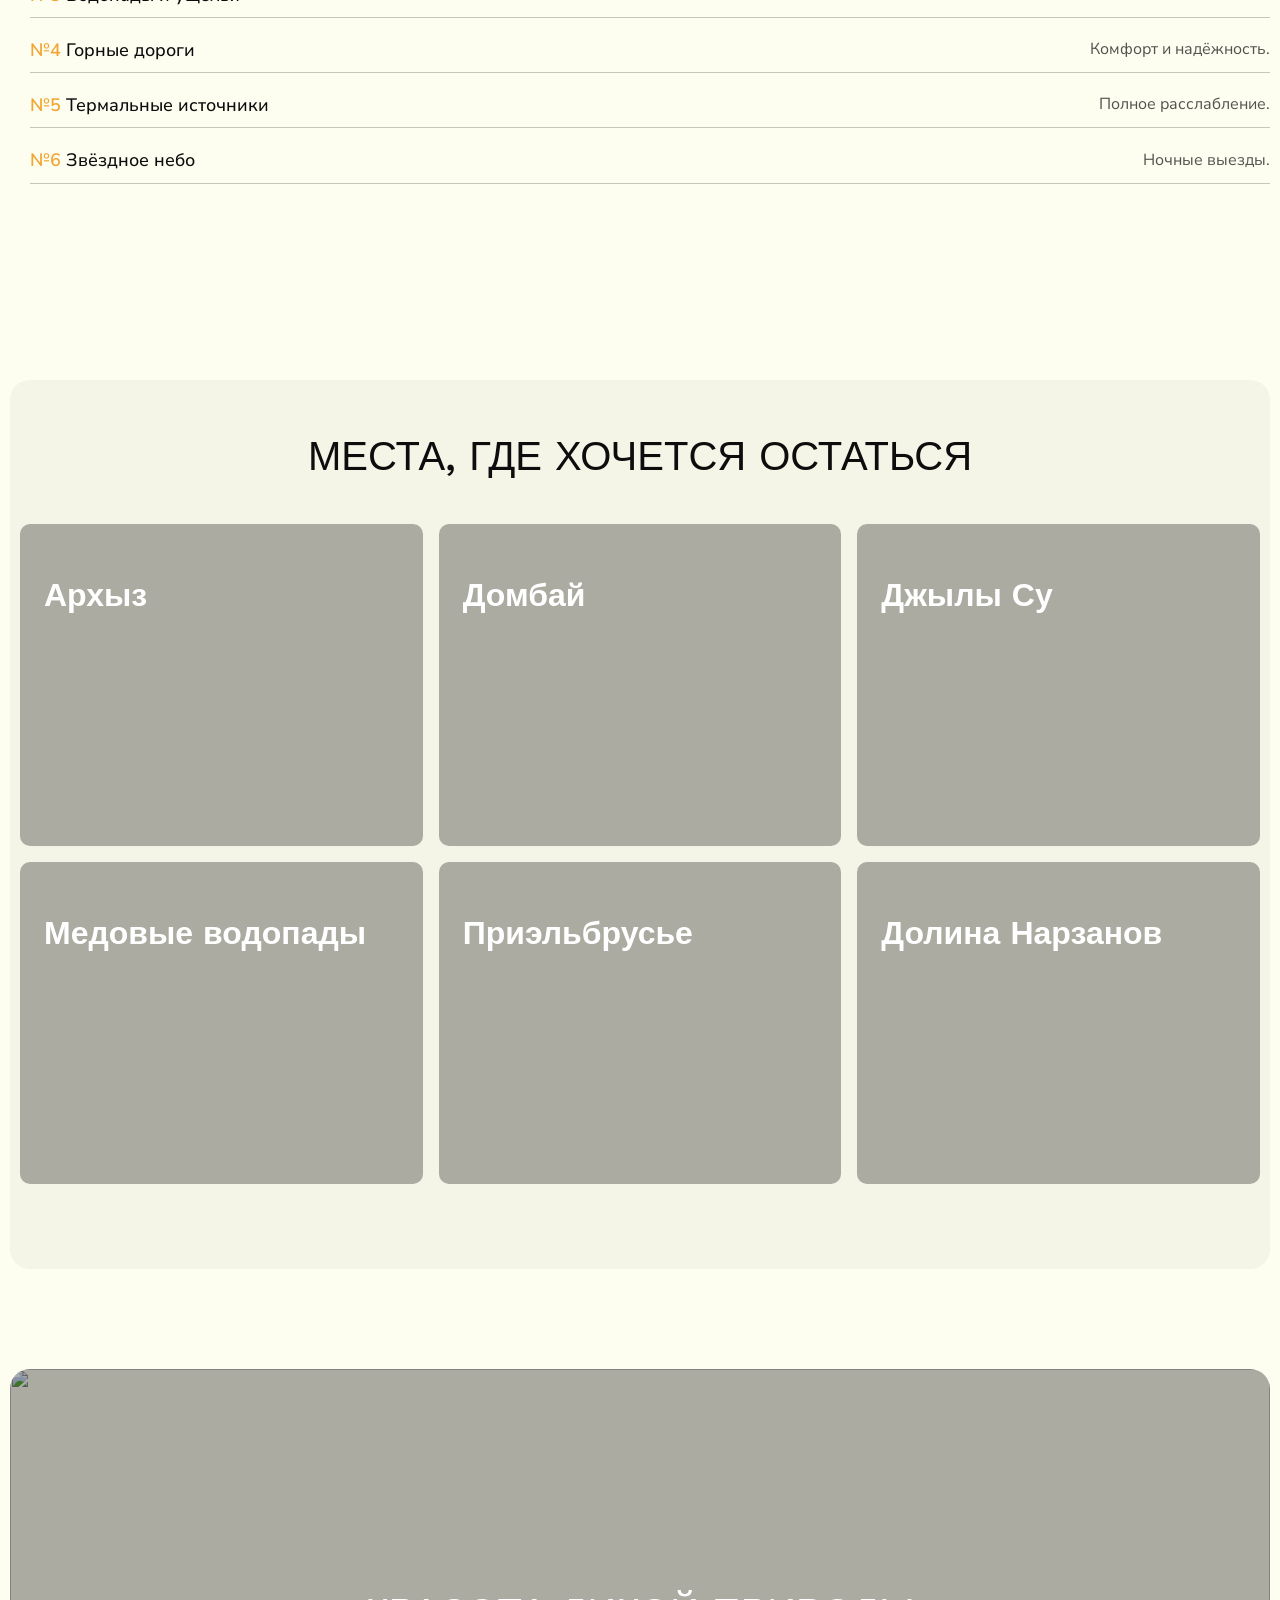
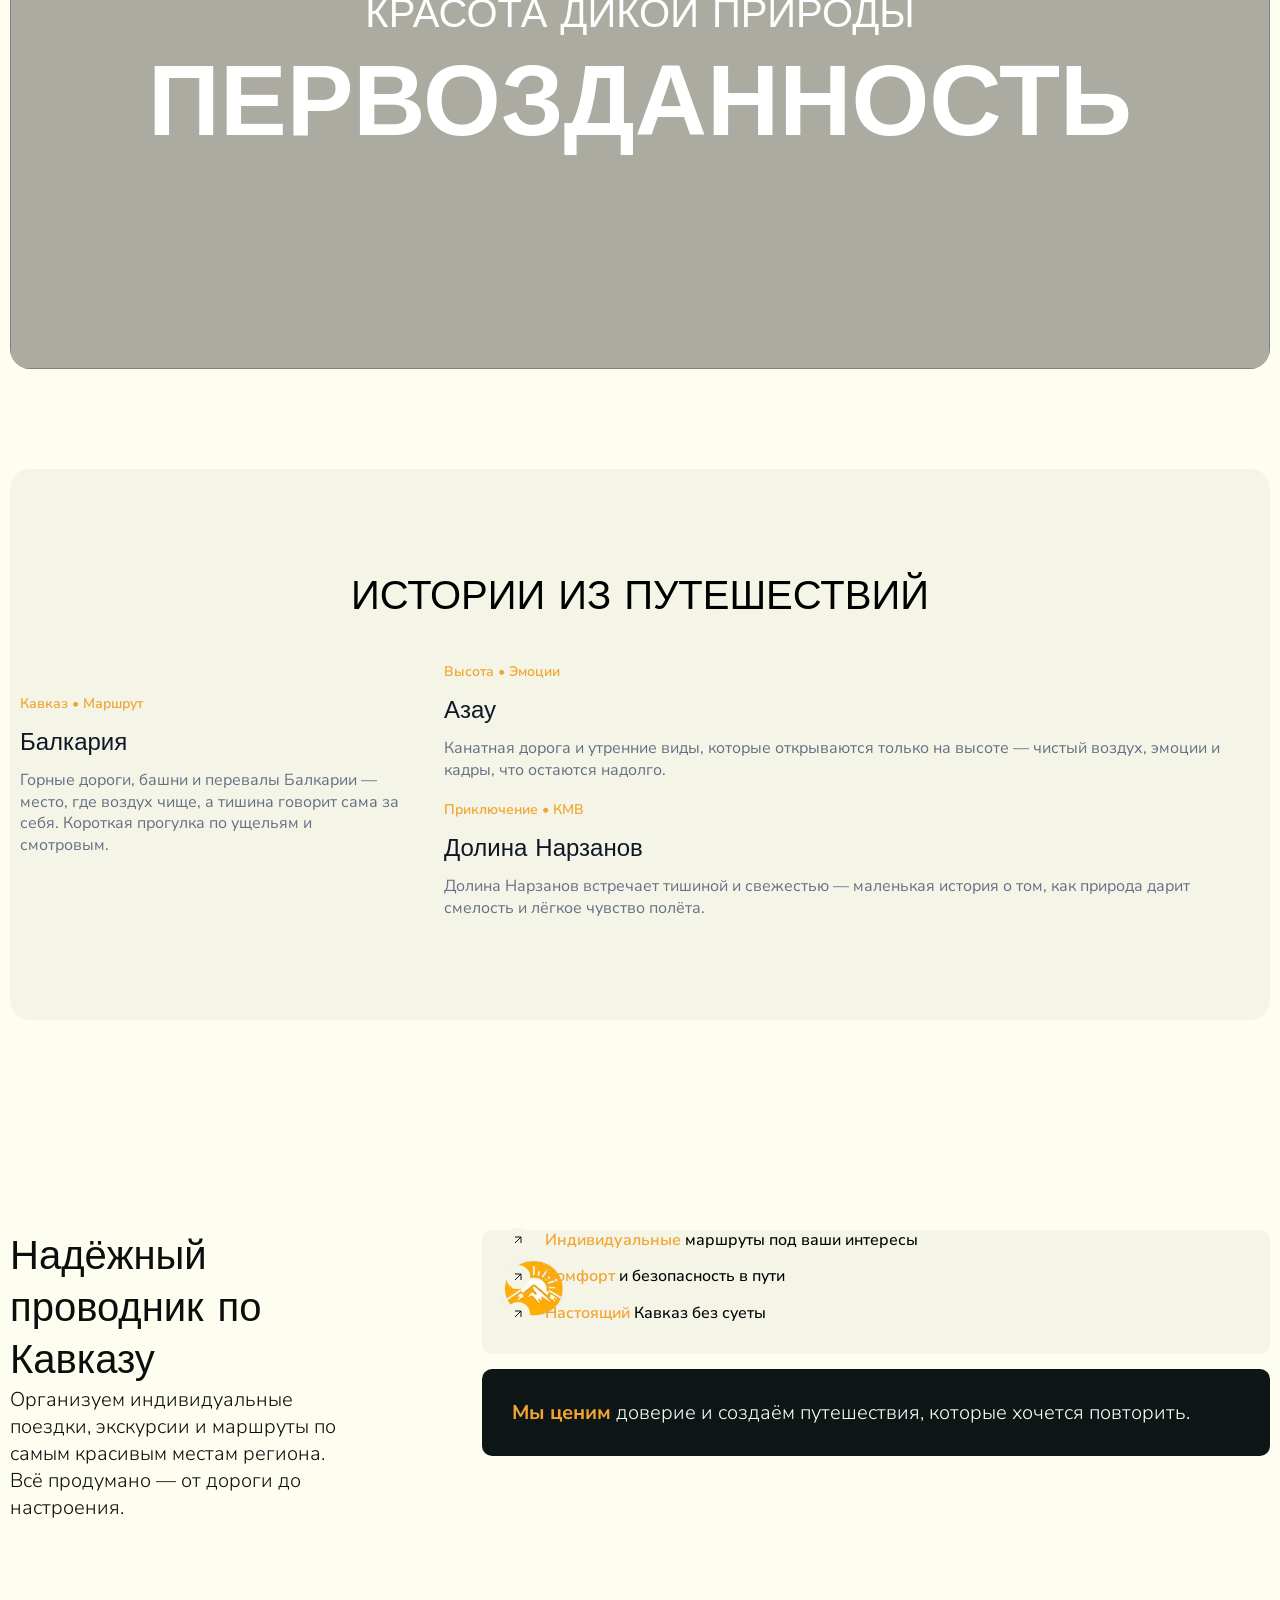
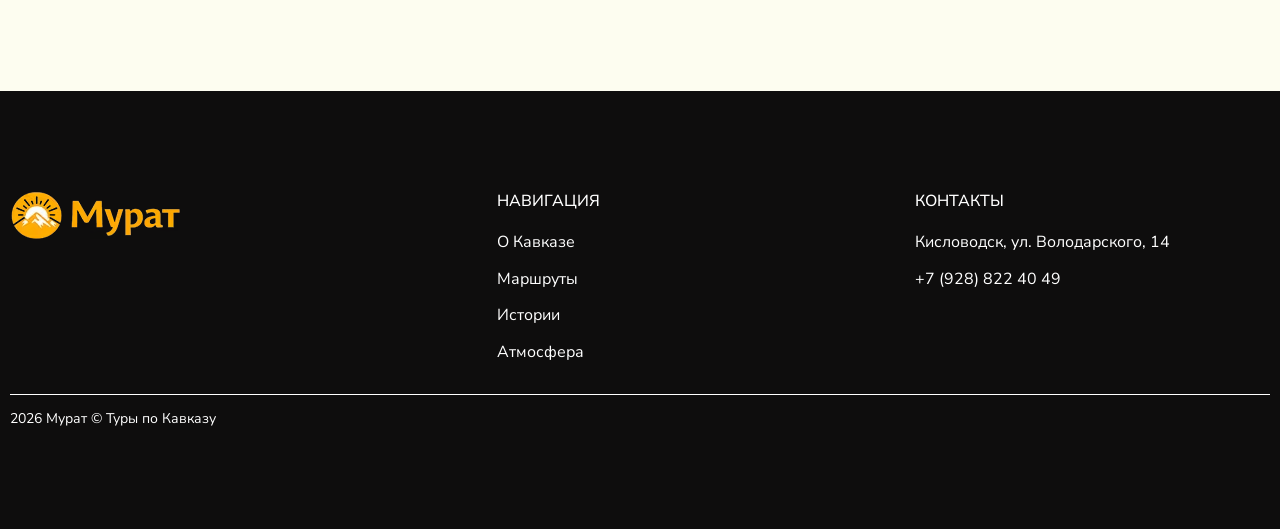
==== commit 8ac3f360: "Update 7 Updated favicon to SVG format and changed image sources for achievements and products." ====
--- a/index.html
+++ b/index.html
@@ -6,7 +6,7 @@
   <meta name="viewport" content="width=device-width, initial-scale=1.0">
   <link rel="stylesheet" href="css/reset.css">
   <link rel="stylesheet" href="css/style.css">
-  <link rel="icon" type="image/png" href="images/travelcar.png" sizes="32x32">
+  <link rel="icon" type="image/svg+xml" href="images/favicon-car.svg" sizes="any">
   <title>Экскурсии по Кавказу с Муратом</title>
 </head>
 
@@ -61,7 +61,7 @@
         <div class="about__achievements">
           <a class="about__achievement" href="#">
             <div class="about__achievement-imgbox">
-              <img src="images/imgsmal1.jpg" alt="" class="about__achievement-img">
+              <img src="images/caucasus-trails.avif" alt="" class="about__achievement-img">
             </div>
             <div class="about__achievement-content">
               <h4 class="about__achievement-title">
@@ -76,7 +76,7 @@
           </a>
           <a class="about__achievement" href="#">
             <div class="about__achievement-imgbox">
-              <img src="images/imgsmal2.jpg" alt="" class="about__achievement-img">
+              <img src="images/mountain-sunrise.avif" alt="" class="about__achievement-img">
             </div>
             <div class="about__achievement-content">
               <h4 class="about__achievement-title">
@@ -113,7 +113,7 @@
           виды, тишину гор и силу природы.
         </p>
         <div class="about__progress-box">
-          <img src="images/imgmidl2.jpg" alt="" class="about__progress-img">
+          <img src="images/tour-highlights.avif" alt="" class="about__progress-img">
           <div class="about__progress-tablebox">
             <p class="about__progress-boxtext">
               Уже много лет мы показываем гостям лучшие места Кавказа —
@@ -159,22 +159,22 @@
                 Места, где хочется остаться
               </h2>
               <div class="products__list">
-                <div class="products__item" style="background-image: url(images/img6.jpg);">
+                <div class="products__item" style="background-image: url(images/arkhyz-tour.avif);">
                   <h3 class="products__item-title">Архыз</h3>
                 </div>
-                <div class="products__item" style="background-image: url(images/img7.jpg);">
+                <div class="products__item" style="background-image: url(images/dombay-tour.avif);">
                   <h3 class="products__item-title">Домбай</h3>
                 </div>
-                <div class="products__item" style="background-image: url(images/img8.jpg);">
+                <div class="products__item" style="background-image: url(images/dzhily-su-tour.avif);">
                   <h3 class="products__item-title">Джылы Су</h3>
                 </div>
-                <div class="products__item" style="background-image: url(images/img9.jpg);">
+                <div class="products__item" style="background-image: url(images/medovye-vodopady.avif);">
                   <h3 class="products__item-title">Медовые водопады</h3>
                 </div>
-                <div class="products__item" style="background-image: url(images/img10.jpg);">
+                <div class="products__item" style="background-image: url(images/prielbrusye-tour.avif);">
                   <h3 class="products__item-title">Приэльбрусье</h3>
                 </div>
-                <div class="products__item" style="background-image: url(images/img11.jpg);">
+                <div class="products__item" style="background-image: url(images/dolina-narzanov.avif);">
                   <h3 class="products__item-title">Долина Нарзанов</h3>
                 </div>
               </div>
@@ -186,7 +186,7 @@
     <div class="slogan">
       <div class="container-big">
         <div class="slogan__img-block">
-          <img src="images/caucasus.avif" alt="" class="slogan__img">
+          <img src="images/wild-nature-caucasus.avif" alt="" class="slogan__img">
           <div class="slogan__content">
             <p class="slogan__text">Красота дикой природы</p>
             <p class="slogan__title">Первозданность</p>
@@ -204,32 +204,35 @@
             </h2>
             <div class="blog__items">
               <div class="blog__item-big">
-                <img src="images/img3.jpg" alt="" class="blog__item-img">
+                <img src="images/balkaria-mountains.avif" alt="" class="blog__item-img blog__big">
                 <div class="blog__item-box">
                   <div class="blog__item-info">Кавказ • Маршрут</div>
                   <h4 class="blog__item-title">Балкария</h4>
                   <p class="blog__item-text">
-                    Горные дороги, башни и перевалы Балкарии — место, где воздух чище, а тишина говорит сама за себя. Короткая прогулка по ущельям и смотровым.
+                    Горные дороги, башни и перевалы Балкарии — место, где воздух чище, а тишина говорит сама за себя.
+                    Короткая прогулка по ущельям и смотровым.
                   </p>
                 </div>
               </div>
               <div class="blog__item-small">
-                <img src="images/img4.jpg" alt="" class="blog__item-img">
+                <img src="images/azau-cable-car.avif" alt="" class="blog__item-img blog__small">
                 <div class="blog__item-box">
                   <div class="blog__item-info">Высота • Эмоции</div>
                   <h4 class="blog__item-title">Азау</h4>
                   <p class="blog__item-text">
-                    Канатная дорога и утренние виды, которые открываются только на высоте — чистый воздух, эмоции и кадры, что остаются надолго.
+                    Канатная дорога и утренние виды, которые открываются только на высоте — чистый воздух, эмоции и
+                    кадры, что остаются надолго.
                   </p>
                 </div>
               </div>
               <div class="blog__item-small">
-                <img src="images/img555.jpg" alt="" class="blog__item-img">
+                <img src="images/narzan-valley-trip.avif" alt="" class="blog__item-img blog__small">
                 <div class="blog__item-box">
                   <div class="blog__item-info">Приключение • КМВ</div>
                   <h4 class="blog__item-title">Долина Нарзанов</h4>
                   <p class="blog__item-text">
-                    Долина Нарзанов встречает тишиной и свежестью — маленькая история о том, как природа дарит смелость и лёгкое чувство полёта.
+                    Долина Нарзанов встречает тишиной и свежестью — маленькая история о том, как природа дарит смелость
+                    и лёгкое чувство полёта.
                   </p>
                 </div>
               </div>
@@ -264,7 +267,7 @@
                   <span>Настоящий</span> Кавказ без суеты
                 </li>
               </ul>
-              <img src="images/img222.jpg" alt="" class="partners__box-img">
+              <img src="images/comfortable-transfer.avif" alt="" class="partners__box-img">
             </div>
 
             <p class="partners__box-text">
--- a/css/style.css
+++ b/css/style.css
@@ -370,7 +370,7 @@
   left: 0;
   bottom: 0;
   background: #00000053;
-  border-radius: 10px;
+  border-radius: 20px;
   z-index: 1;
 }
 
@@ -382,7 +382,7 @@
   height: 100%;
   display: block;
   object-fit: cover;
-  border-radius: 10px;
+  border-radius: 20px;
 }
 
 .blog {
@@ -651,8 +651,26 @@
     max-width: 500px;
   }
 
+  .blog__item-big .blog__item-text {
+    margin-bottom: 20px;
+  }
+
+  .blog__item-big,
+  .blog__item-small {
+    display: flex;
+    flex-direction: column-reverse;
+  }
+
   .blog__item-img {
     width: 100%;
+  }
+
+  /* .blog__item-img:first-child {
+    margin-bottom: 10px;
+  } */
+
+  .blog__items > div:not(:last-child) .blog__item-img {
+    margin-bottom: 10px;
   }
 
   .slogan__text {
@@ -670,8 +688,33 @@
   }
 
   .about__top {
+    position: relative;
+    overflow: hidden;
+    border-radius: 20px;
+    background-image: url(../images/img.webp);
+    background-repeat: no-repeat;
+    background-position: center center;
+    background-size: cover;
+    text-align: center;
+    color: #fdfdf0;
+    text-transform: uppercase;
     min-height: 560px;
   }
+
+  .about__top::after {
+    content: '';
+    position: absolute;
+    inset: 0;
+    background: rgba(0, 0, 0, 0.31);
+    border-radius: inherit;
+    z-index: 1;
+  }
+
+  .about__top>* {
+    position: relative;
+    z-index: 2;
+  }
+
 
   .about__title {
     font-size: 100px;
@@ -679,6 +722,11 @@
 
   .about__text {
     font-size: 55px;
+  }
+
+  .about__achievements {
+    position: relative;
+    z-index: 2;
   }
 
   .about__achievement {
@@ -857,6 +905,10 @@
     margin-bottom: 85px;
   }
 
+  .about__top::after {
+    background: rgb(0 0 0 / 23%);
+  }
+
   .about__title {
     font-size: 62px;
   }
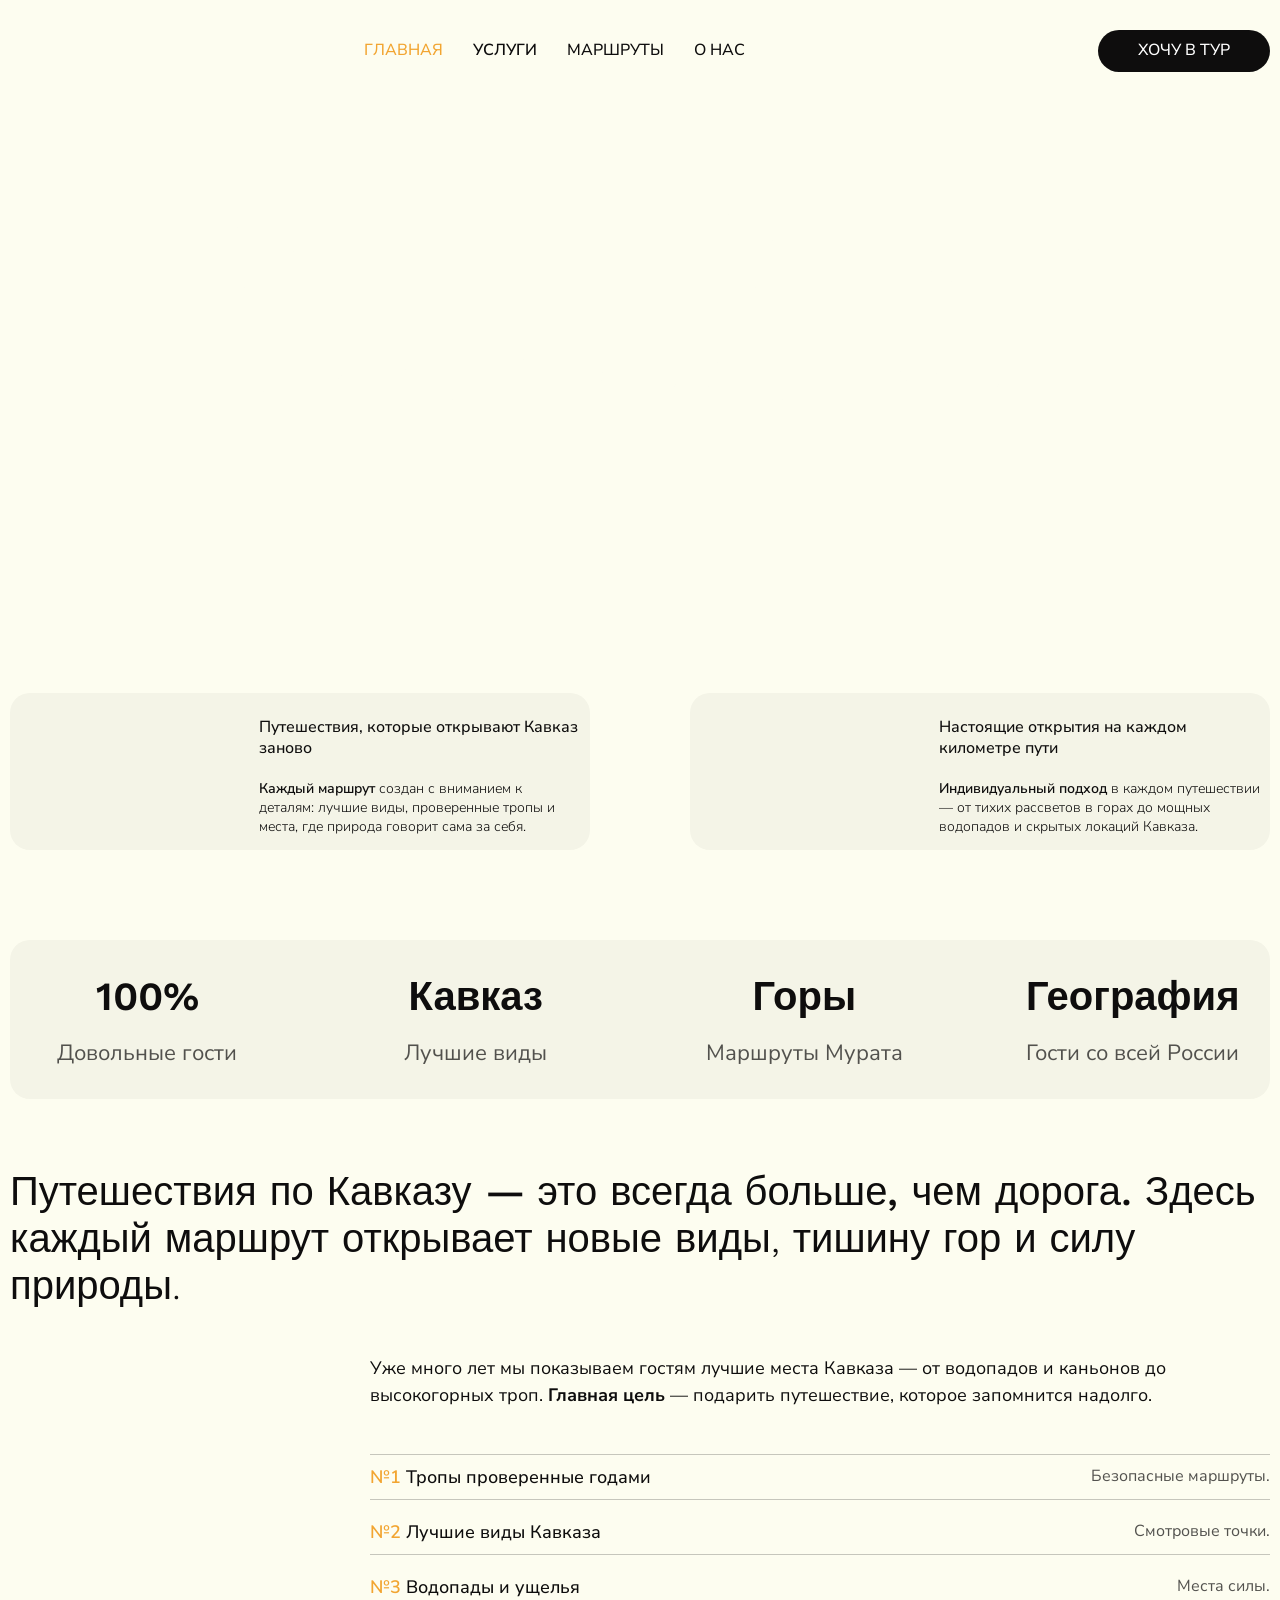
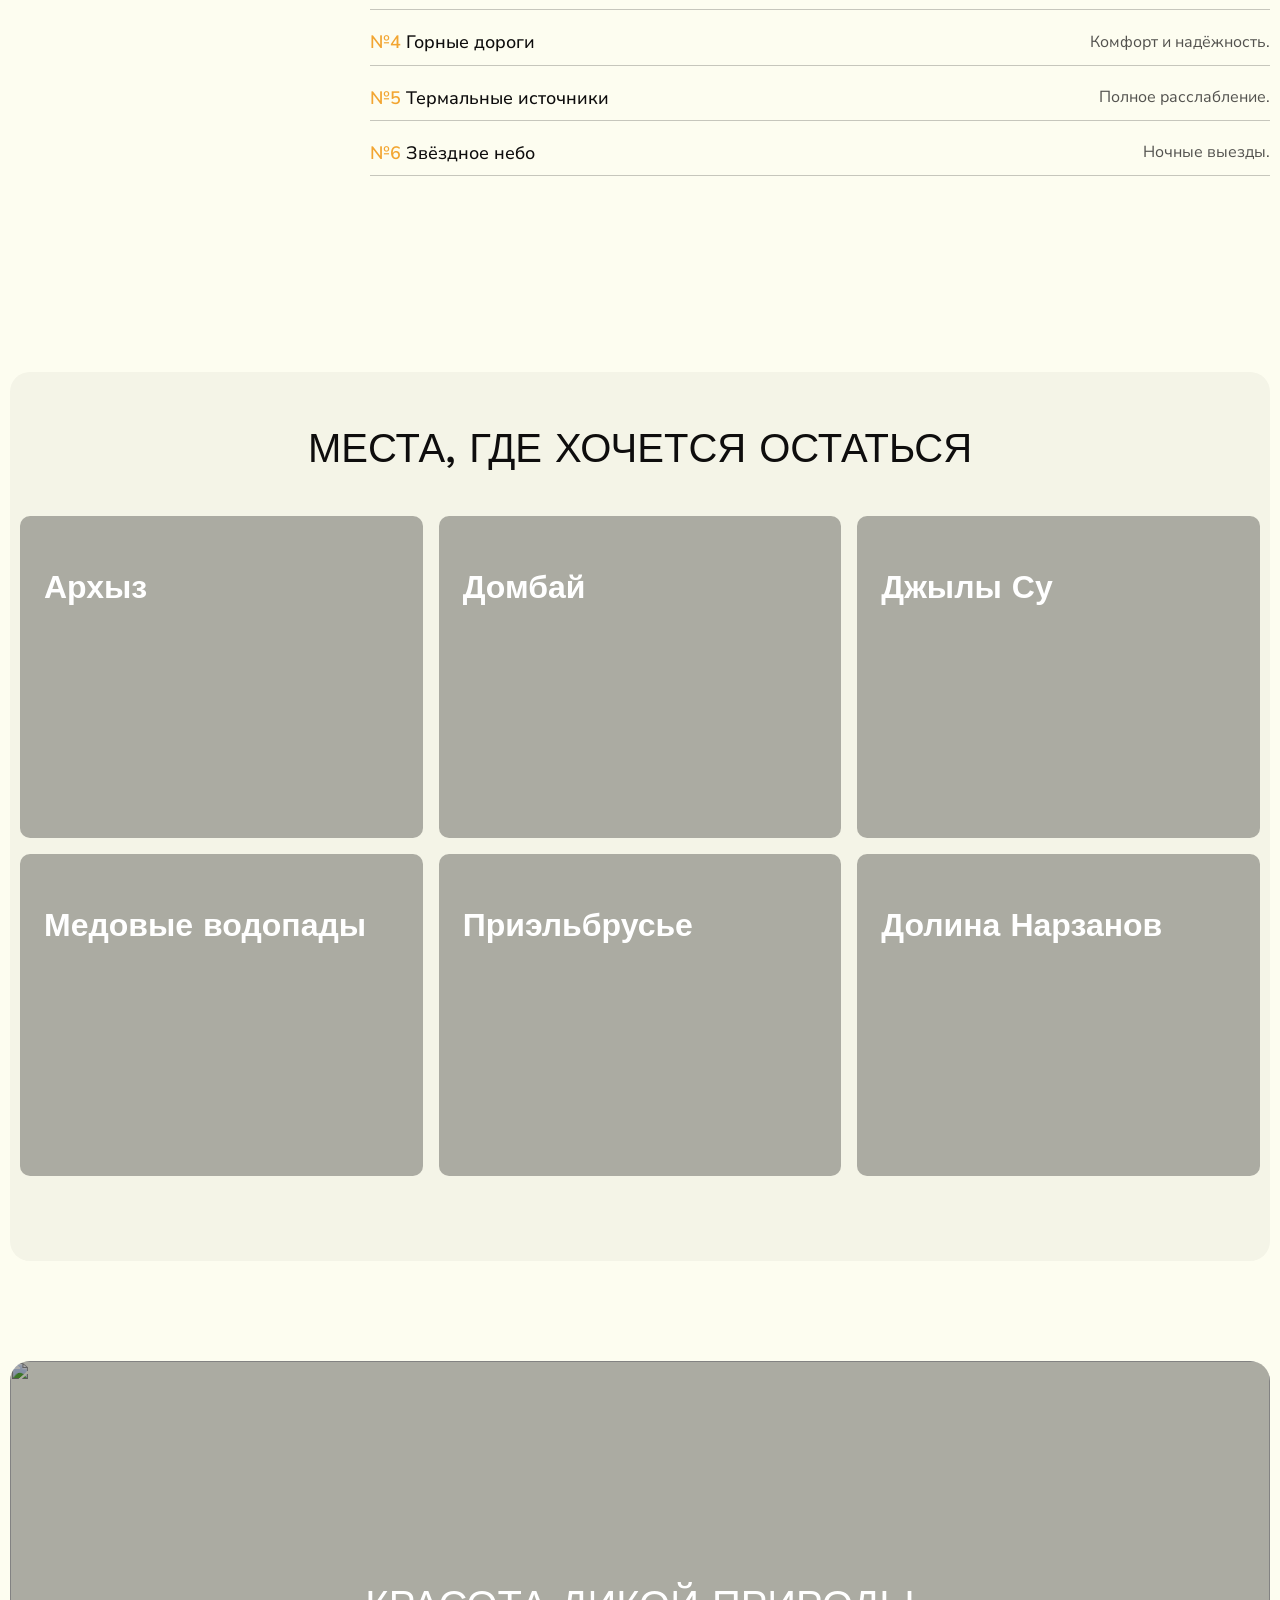
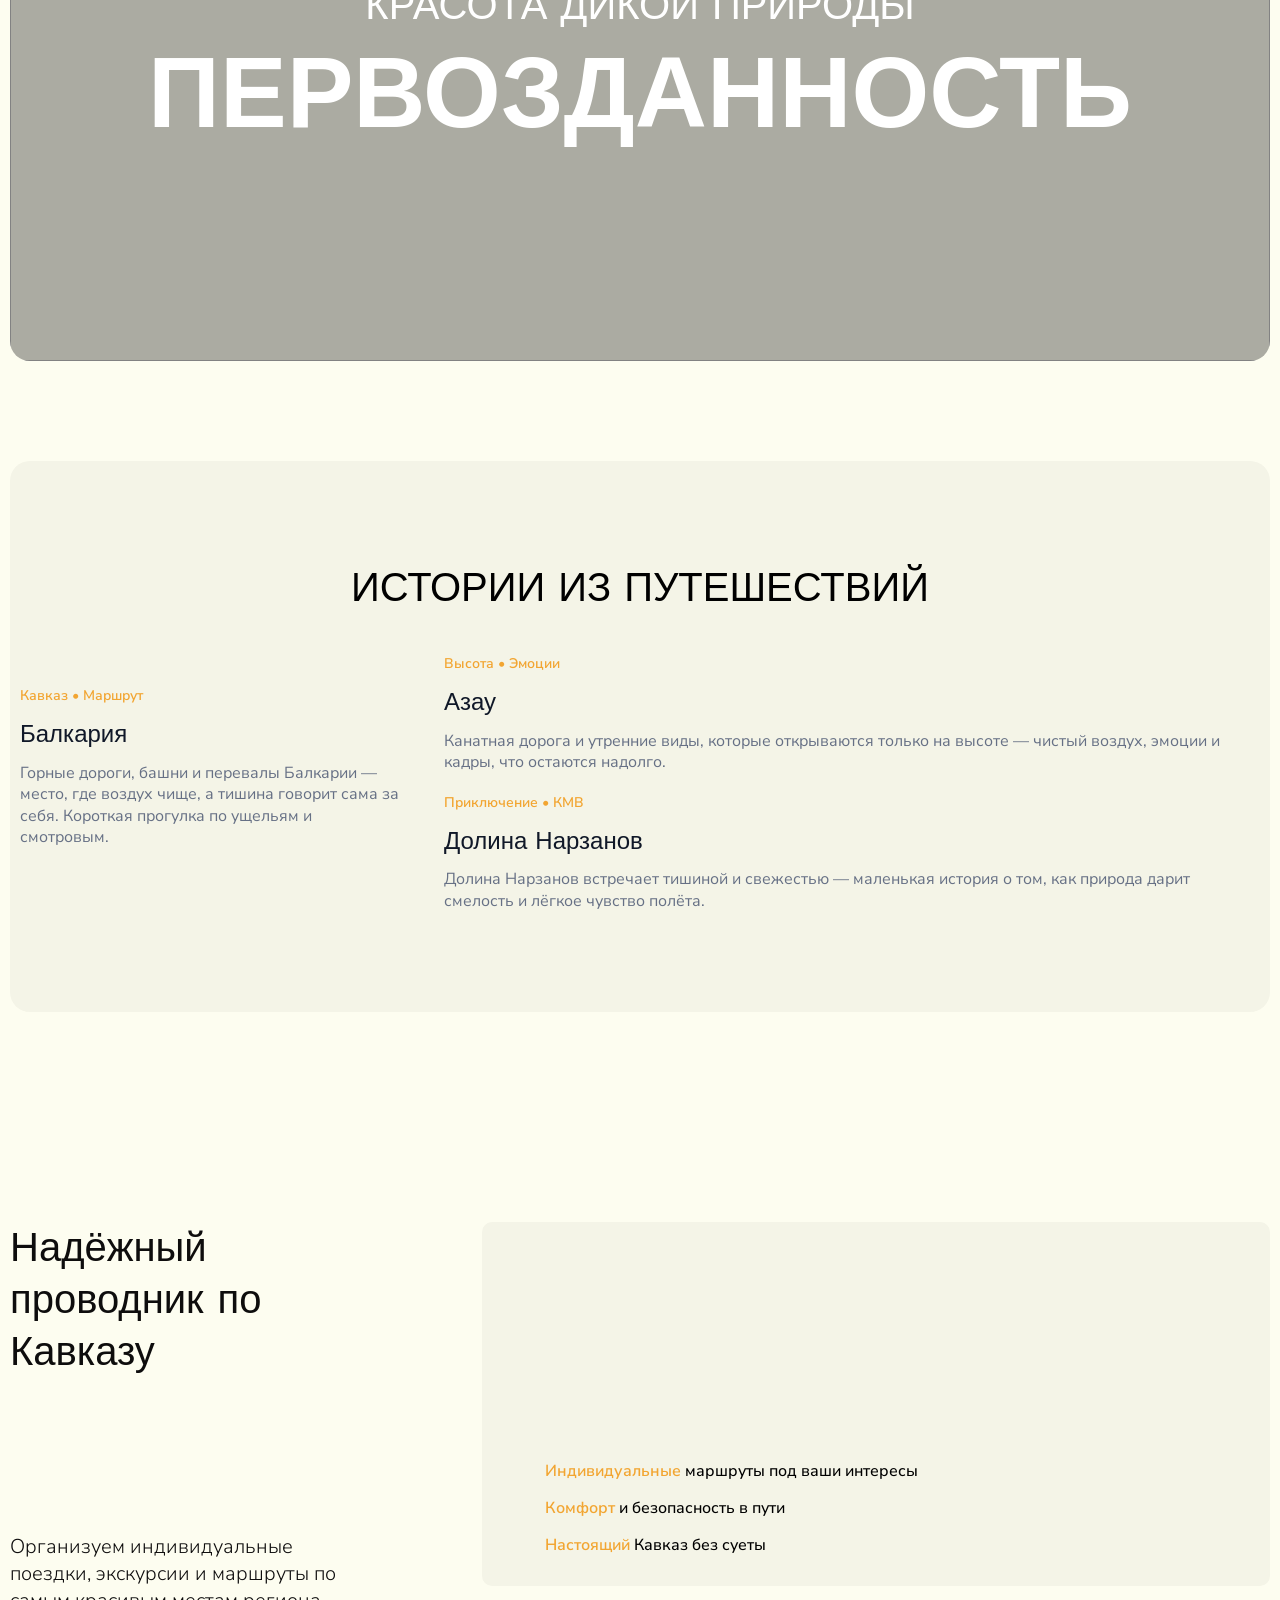
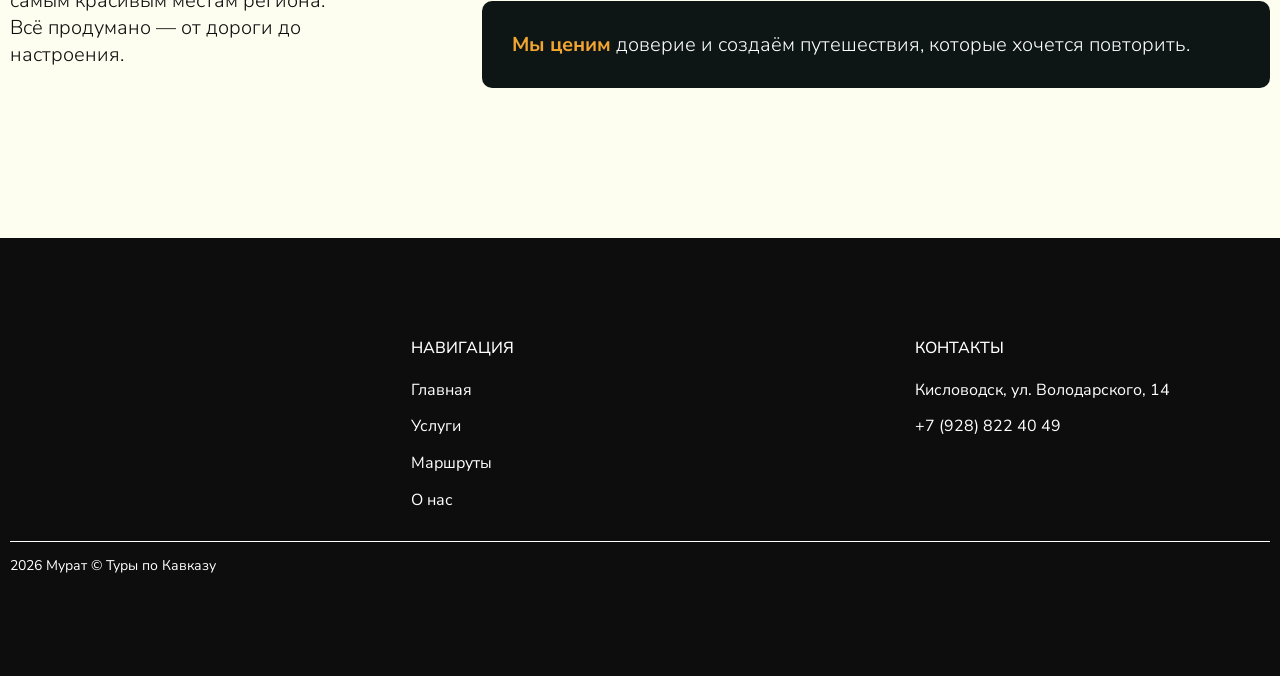
==== commit 26aeeb01: "Add files via upload" ====
--- a/index.html
+++ b/index.html
@@ -25,16 +25,16 @@
           </button>
           <ul class="menu__list">
             <li class="menu__item">
-              <a href="#about" class="menu__link">О Кавказе</a>
+              <a href="index.html" class="menu__link" style="color: #f2a531;">Главная</a>
             </li>
             <li class="menu__item">
-              <a href="#products" class="menu__link">Маршруты</a>
+              <a href="services.html" class="menu__link text--bold">Услуги</a>
             </li>
             <li class="menu__item">
-              <a href="#history" class="menu__link">Истории</a>
+              <a href="#history" class="menu__link">Маршруты</a>
             </li>
             <li class="menu__item">
-              <a href="#atmosphere" class="menu__link">Атмосфера</a>
+              <a href="#atmosphere" class="menu__link">О нас</a>
             </li>
             <li class="menu__item menu__item--cta">
               <a href="#footer" class="menu__link">Хочу в тур</a>
@@ -61,7 +61,7 @@
         <div class="about__achievements">
           <a class="about__achievement" href="#">
             <div class="about__achievement-imgbox">
-              <img src="images/caucasus-trails.avif" alt="" class="about__achievement-img">
+              <img src="images/122222.jpg" alt="" class="about__achievement-img">
             </div>
             <div class="about__achievement-content">
               <h4 class="about__achievement-title">
@@ -76,7 +76,7 @@
           </a>
           <a class="about__achievement" href="#">
             <div class="about__achievement-imgbox">
-              <img src="images/mountain-sunrise.avif" alt="" class="about__achievement-img">
+              <img src="images/444444.jpg" alt="" class="about__achievement-img">
             </div>
             <div class="about__achievement-content">
               <h4 class="about__achievement-title">
@@ -113,7 +113,7 @@
           виды, тишину гор и силу природы.
         </p>
         <div class="about__progress-box">
-          <img src="images/tour-highlights.avif" alt="" class="about__progress-img">
+          <img src="images/1111.jpg" alt="" class="about__progress-img">
           <div class="about__progress-tablebox">
             <p class="about__progress-boxtext">
               Уже много лет мы показываем гостям лучшие места Кавказа —
@@ -159,22 +159,22 @@
                 Места, где хочется остаться
               </h2>
               <div class="products__list">
-                <div class="products__item" style="background-image: url(images/arkhyz-tour.avif);">
+                <div class="products__item" style="background-image: url(images/133333.jpg);">
                   <h3 class="products__item-title">Архыз</h3>
                 </div>
-                <div class="products__item" style="background-image: url(images/dombay-tour.avif);">
+                <div class="products__item" style="background-image: url(images/14444444.jpg);">
                   <h3 class="products__item-title">Домбай</h3>
                 </div>
-                <div class="products__item" style="background-image: url(images/dzhily-su-tour.avif);">
+                <div class="products__item" style="background-image: url(images/1444444.jpg);">
                   <h3 class="products__item-title">Джылы Су</h3>
                 </div>
-                <div class="products__item" style="background-image: url(images/medovye-vodopady.avif);">
+                <div class="products__item" style="background-image: url(images/88888.jpg);">
                   <h3 class="products__item-title">Медовые водопады</h3>
                 </div>
-                <div class="products__item" style="background-image: url(images/prielbrusye-tour.avif);">
+                <div class="products__item" style="background-image: url(images/155555555.jpg);">
                   <h3 class="products__item-title">Приэльбрусье</h3>
                 </div>
-                <div class="products__item" style="background-image: url(images/dolina-narzanov.avif);">
+                <div class="products__item" style="background-image: url(images/10000.jpg);">
                   <h3 class="products__item-title">Долина Нарзанов</h3>
                 </div>
               </div>
@@ -186,7 +186,7 @@
     <div class="slogan">
       <div class="container-big">
         <div class="slogan__img-block">
-          <img src="images/wild-nature-caucasus.avif" alt="" class="slogan__img">
+          <img src="images/16666666.jpg" alt="" class="slogan__img">
           <div class="slogan__content">
             <p class="slogan__text">Красота дикой природы</p>
             <p class="slogan__title">Первозданность</p>
@@ -204,7 +204,7 @@
             </h2>
             <div class="blog__items">
               <div class="blog__item-big">
-                <img src="images/balkaria-mountains.avif" alt="" class="blog__item-img blog__big">
+                <img src="images/666666.jpg" alt="" class="blog__item-img blog__big">
                 <div class="blog__item-box">
                   <div class="blog__item-info">Кавказ • Маршрут</div>
                   <h4 class="blog__item-title">Балкария</h4>
@@ -215,7 +215,7 @@
                 </div>
               </div>
               <div class="blog__item-small">
-                <img src="images/azau-cable-car.avif" alt="" class="blog__item-img blog__small">
+                <img src="images/777777.jpg" alt="" class="blog__item-img blog__small">
                 <div class="blog__item-box">
                   <div class="blog__item-info">Высота • Эмоции</div>
                   <h4 class="blog__item-title">Азау</h4>
@@ -226,7 +226,7 @@
                 </div>
               </div>
               <div class="blog__item-small">
-                <img src="images/narzan-valley-trip.avif" alt="" class="blog__item-img blog__small">
+                <img src="images/3333.jpg" alt="" class="blog__item-img blog__small">
                 <div class="blog__item-box">
                   <div class="blog__item-info">Приключение • КМВ</div>
                   <h4 class="blog__item-title">Долина Нарзанов</h4>
@@ -289,16 +289,16 @@
           <p class="footer__element-title">Навигация</p>
           <ul class="footer__list">
             <li class="footer__item">
-              <a href="#about" class="footer__link">О Кавказе</a>
-            </li>
-            <li class="footer__item">
-              <a href="#products" class="footer__link">Маршруты</a>
-            </li>
-            <li class="footer__item">
-              <a href="#history" class="footer__link">Истории</a>
-            </li>
-            <li class="footer__item">
-              <a href="#atmosphere" class="footer__link">Атмосфера</a>
+              <a href="#about" class="footer__link">Главная</a>
+            </li>
+            <li class="footer__item">
+              <a href="services.html" class="footer__link">Услуги</a>
+            </li>
+            <li class="footer__item">
+              <a href="#history" class="footer__link">Маршруты</a>
+            </li>
+            <li class="footer__item">
+              <a href="#atmosphere" class="footer__link">О нас</a>
             </li>
           </ul>
         </div>
@@ -325,4 +325,4 @@
   <script src="js/main.js"></script>
 </body>
 
-</html>
+</html>
--- a/css/style.css
+++ b/css/style.css
@@ -1,7 +1,7 @@
 @font-face {
   font-family: 'Nunito Sans';
-  src: url('../fonts/NunitoSans-Variable.woff2') format('woff2-variations');
-  src: url('../fonts/NunitoSans-Variable.woff2') format('woff2') tech('variations');
+  src: url('../fonts/NunitoSans-Variable.woff2') format('woff2') tech('variations'),
+       url('../fonts/NunitoSans-Variable.woff2') format('woff2-variations');
   font-weight: 300 700;
 }
 
@@ -74,6 +74,13 @@
   font-weight: 500;
 }
 
+.mlogo {
+  display: block;
+  max-width: 180px;
+  width: auto;
+  height: auto;
+}
+
 .menu__list {
   display: flex;
   gap: 0 30px;
@@ -103,7 +110,7 @@
 .about__top {
   text-align: center;
   color: #fdfdf0;
-  background-image: url(../images/about-bg.avif);
+  background-image: url(../images/hero-bg-desktop.avif);
   background-repeat: no-repeat;
   background-position: center center;
   text-transform: uppercase;
@@ -144,10 +151,16 @@
 
 .about__achievement-imgbox {
   min-width: 214px;
+  width: 214px;
   position: relative;
+  overflow: hidden;
 }
 
 .about__achievement-img {
+  display: block;
+  width: 100%;
+  height: auto;
+  max-height: 142px;
   border-radius: 10px;
 }
 
@@ -226,6 +239,11 @@
 }
 
 .about__progress-img {
+  display: block;
+  width: 100%;
+  max-width: 340px;
+  height: auto;
+  max-height: 445px;
   border-radius: 10px;
 }
 
@@ -414,6 +432,7 @@
 
 .blog__item-big {
   grid-row: 1 / -1;
+  border-radius: 10px;
 }
 
 .blog__item-small {
@@ -433,12 +452,22 @@
   margin-bottom: 32px;
 }
 
-.blog__item-big {
-  border-radius: 10px;
-}
-
 .blog__item-img {
   border-radius: 10px;
+}
+
+.blog__item-img.blog__big {
+  display: block;
+  width: 100%;
+  max-width: 580px;
+  height: auto;
+  max-height: 276px;
+  object-fit: cover;
+}
+
+.blog__item-img.blog__small {
+  max-width: 320px;
+  max-height: 200px;
 }
 
 .blog__item-titlelink {
@@ -502,7 +531,7 @@
 .partners__box-top::before {
   content: '';
   position: absolute;
-  background-image: url(../images/mlogo.avif);
+  background-image: url(../images/logo-mini.avif);
   width: 63px;
   height: 56px;
   top: 30px;
@@ -546,6 +575,12 @@
   border-radius: 10px;
 }
 
+.partners__box-top img {
+  max-width: 340px;
+  height: 364px;
+  object-fit: cover;
+}
+
 .partners__box-text {
   background-color: #0d1615;
   border-radius: 10px;
@@ -651,7 +686,7 @@
     max-width: 500px;
   }
 
-  .blog__item-big .blog__item-text {
+  .blog__item-text {
     margin-bottom: 20px;
   }
 
@@ -661,16 +696,25 @@
     flex-direction: column-reverse;
   }
 
+  .blog__item-small {
+    align-items: start;
+  }
+
+  .blog__item-img.blog__small {
+    max-width: 580px;
+    max-height: 276px;
+  }
+
   .blog__item-img {
     width: 100%;
   }
 
-  /* .blog__item-img:first-child {
-    margin-bottom: 10px;
-  } */
-
-  .blog__items > div:not(:last-child) .blog__item-img {
-    margin-bottom: 10px;
+  .blog__items>div:not(:last-child) .blog__item-img {
+    margin-bottom: 0;
+  }
+
+  .blog__item-big .blog__item-img {
+    margin-bottom: 0;
   }
 
   .slogan__text {
@@ -691,7 +735,7 @@
     position: relative;
     overflow: hidden;
     border-radius: 20px;
-    background-image: url(../images/img.webp);
+    background-image: url(../images/hero-bg-mobile.avif);
     background-repeat: no-repeat;
     background-position: center center;
     background-size: cover;
@@ -846,7 +890,7 @@
   .about__progress-img {
     width: 100%;
     object-fit: cover;
-    height: 340px;
+    height: 445px;
     margin-bottom: 30px;
   }
 
@@ -856,6 +900,7 @@
 
   .about__stats {
     flex-wrap: wrap;
+    justify-content: space-around;
   }
 
   .products__list {
@@ -918,7 +963,15 @@
   }
 
   .about__stats-item {
-    width: 100%;
+    width: 46%;
+  }
+
+  .blog__item-big .blog__item-text {
+    margin-bottom: 20px;
+  }
+
+  .blog__item-text {
+    margin-bottom: 0;
   }
 
   .blog__item-small {
@@ -955,11 +1008,23 @@
   }
 
   .partners__box-top img {
+    max-width: none;
     width: 100%;
   }
 
   .partners__box-list {
     margin-top: 120px;
+  }
+}
+
+@media (max-width: 612px) {
+  .about__progress-img {
+    max-width: none;
+}
+
+  .products__list {
+    grid-template-columns: repeat(1, 1fr);
+    margin-bottom: 0;
   }
 }
 
@@ -987,10 +1052,6 @@
     margin-bottom: 30px;
   }
 
-  .about__achievements {
-    flex-wrap: wrap;
-  }
-
   .about__title {
     font-size: 41px;
   }
@@ -999,16 +1060,17 @@
     font-size: 20px;
   }
 
+  .about__achievements {
+    margin-bottom: 30px;
+    flex-wrap: wrap;
+  }
+
+  .about__achievement-imgbox {
+    min-width: 100%;
+  }
+
   .about__achievement-img {
     width: 70%;
-  }
-
-  .about__achievement-imgbox {
-    min-width: 100%;
-  }
-
-  .about__achievements {
-    margin-bottom: 30px;
   }
 
   .about__stats {
@@ -1058,11 +1120,6 @@
     margin-bottom: 30px;
   }
 
-  .products__list {
-    grid-template-columns: repeat(1, 1fr);
-    margin-bottom: 0;
-  }
-
   .products__item-title {
     font-size: 24px;
   }
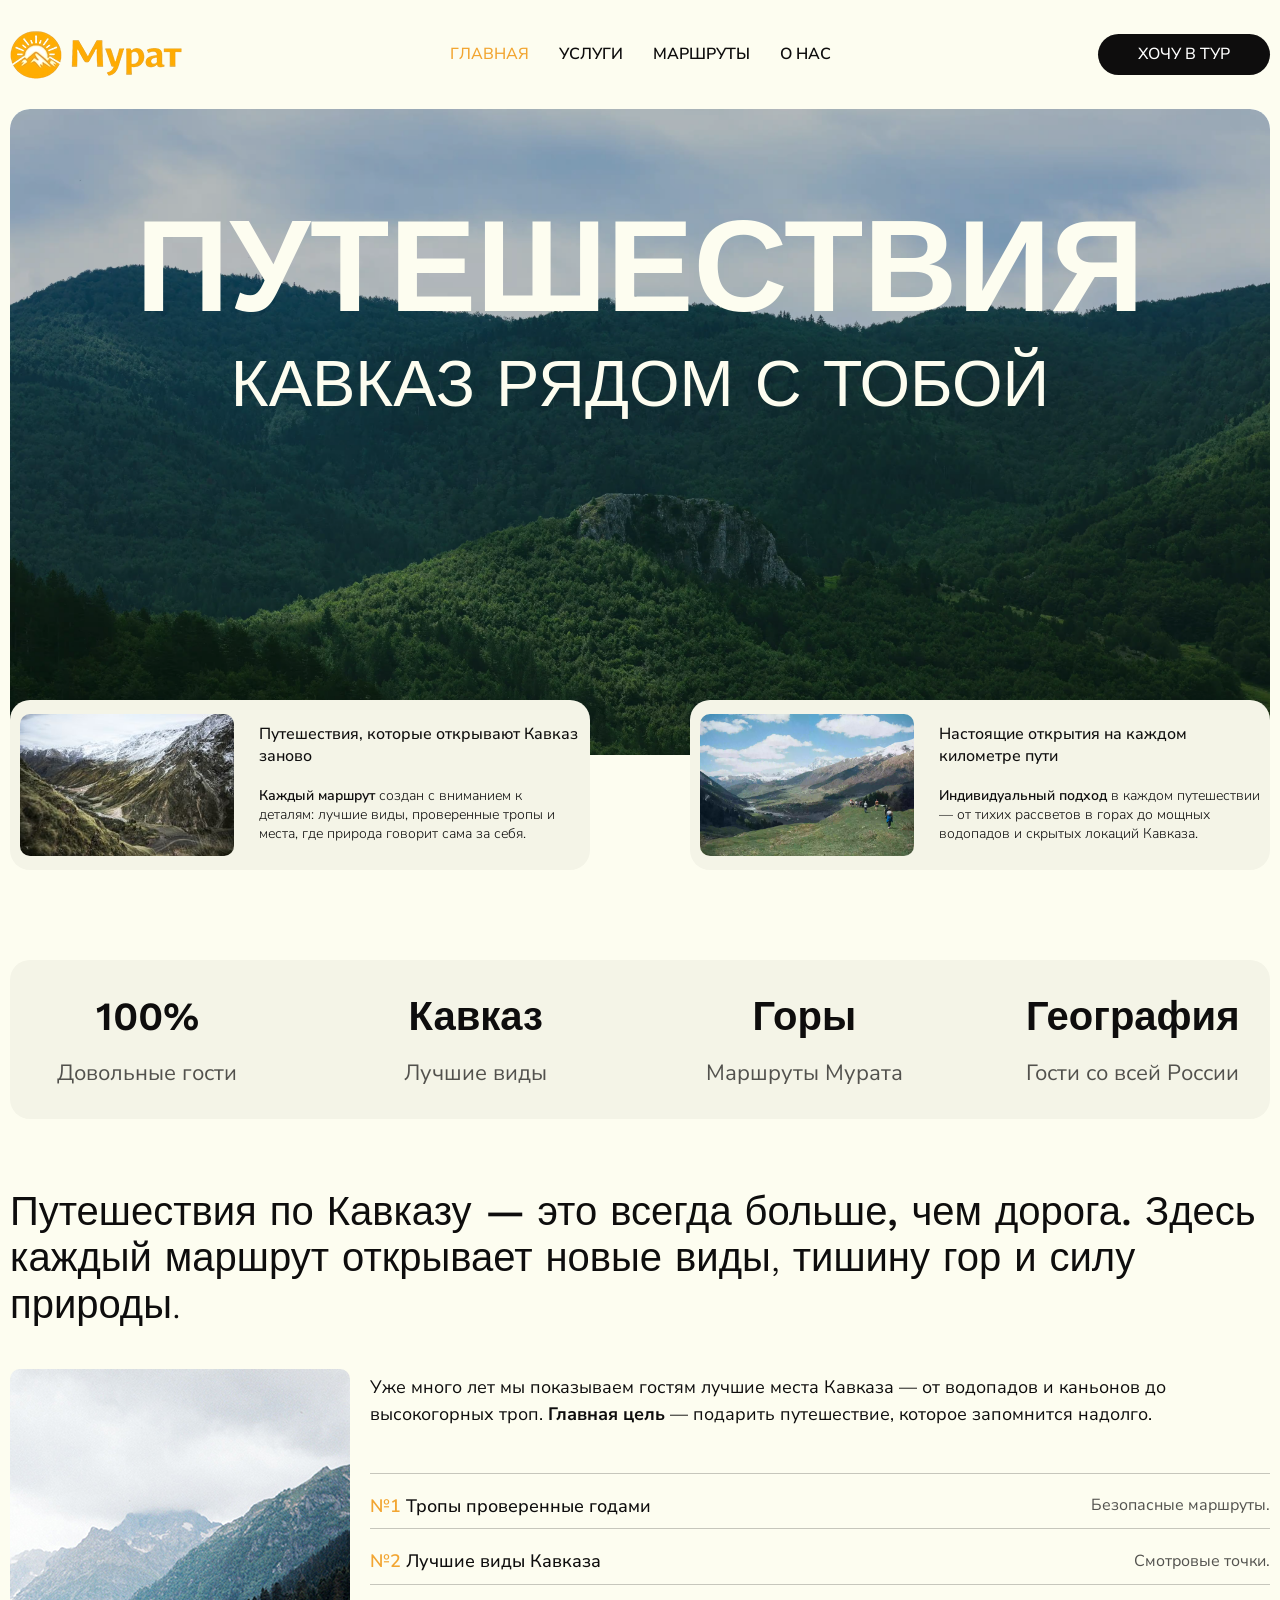
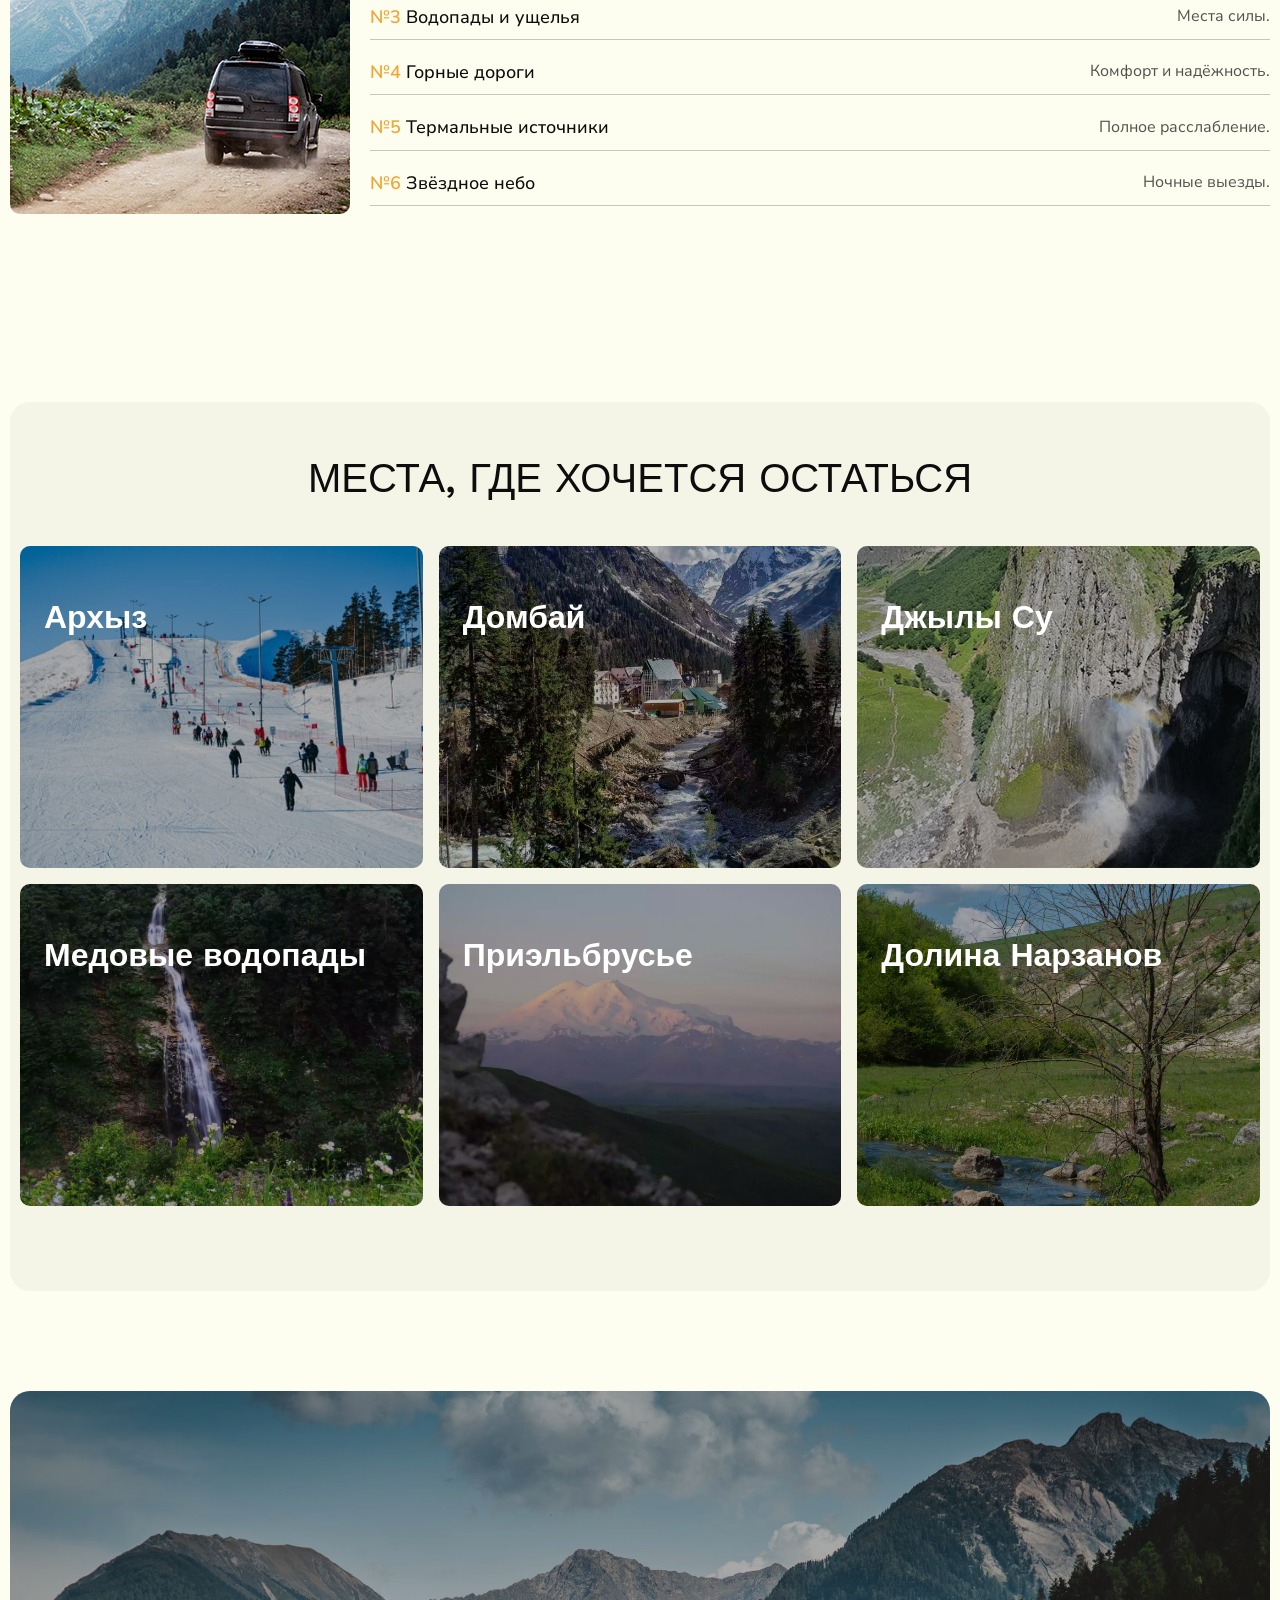
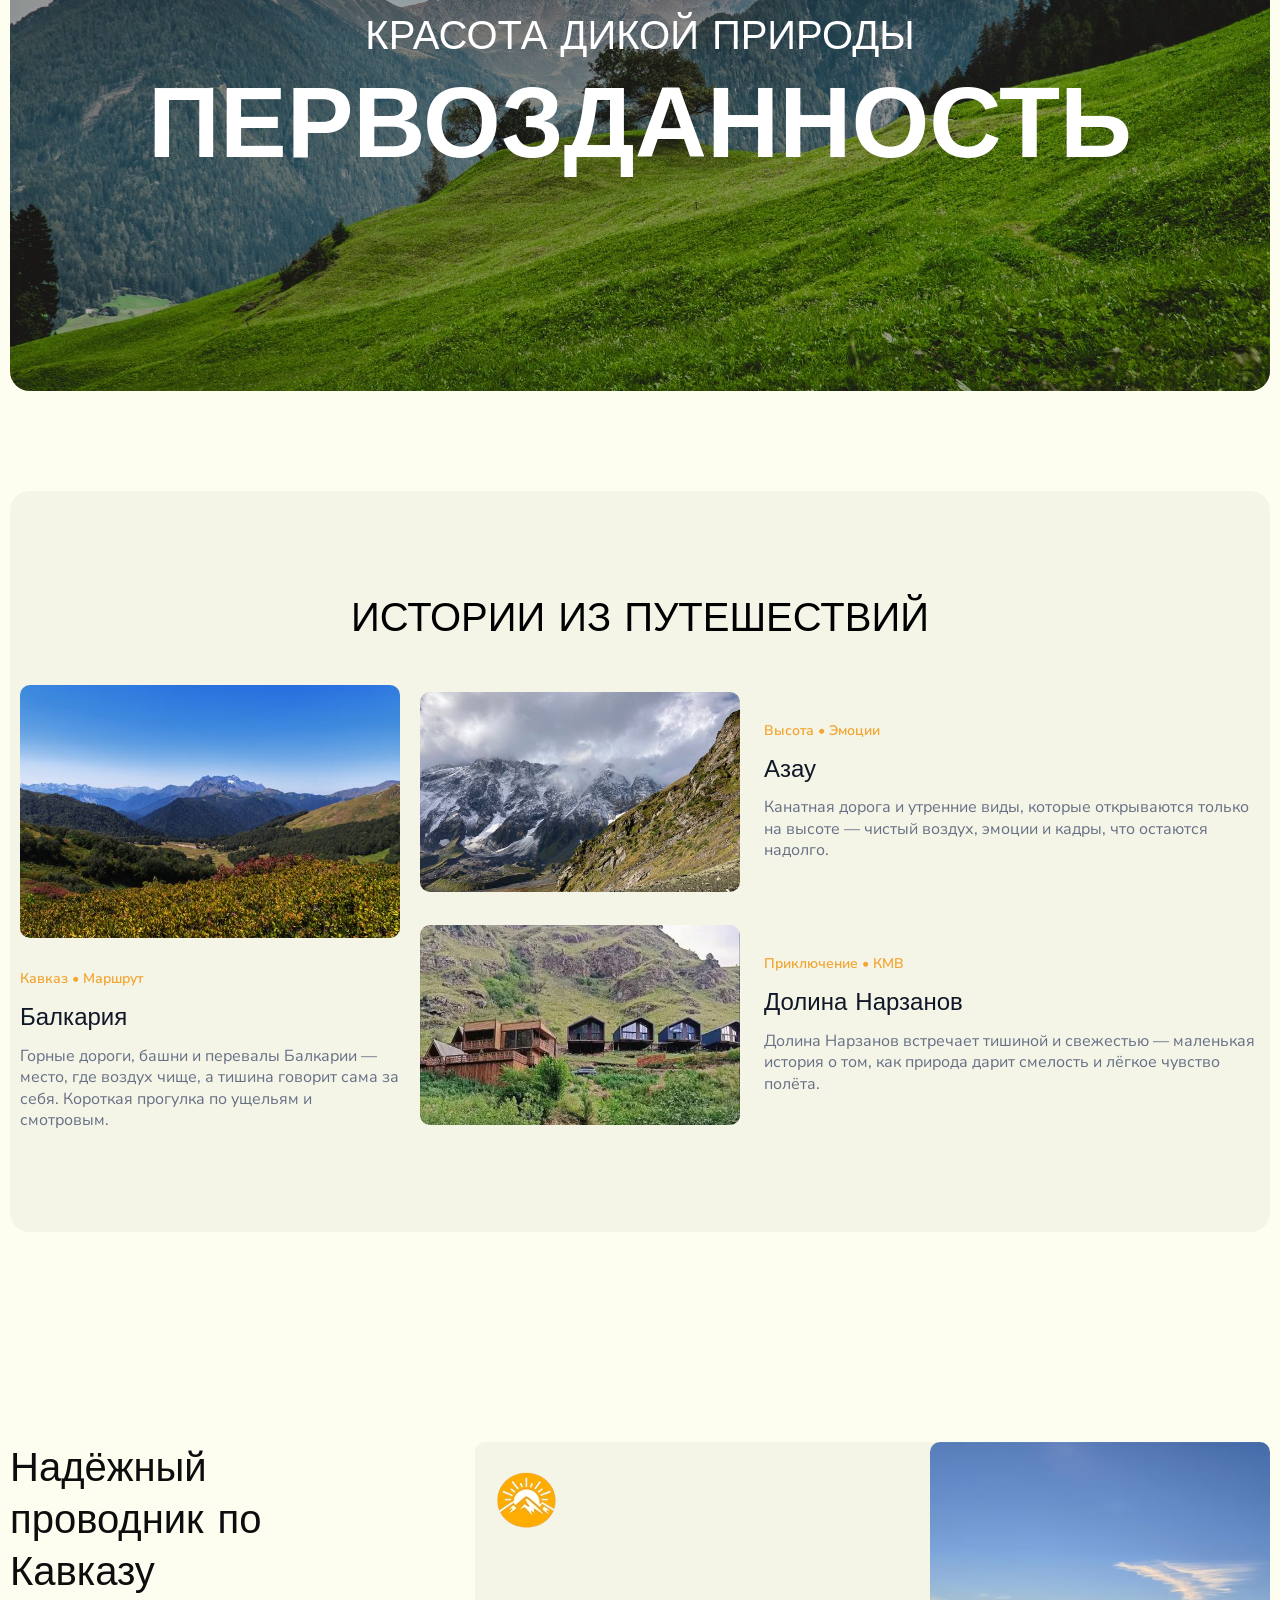
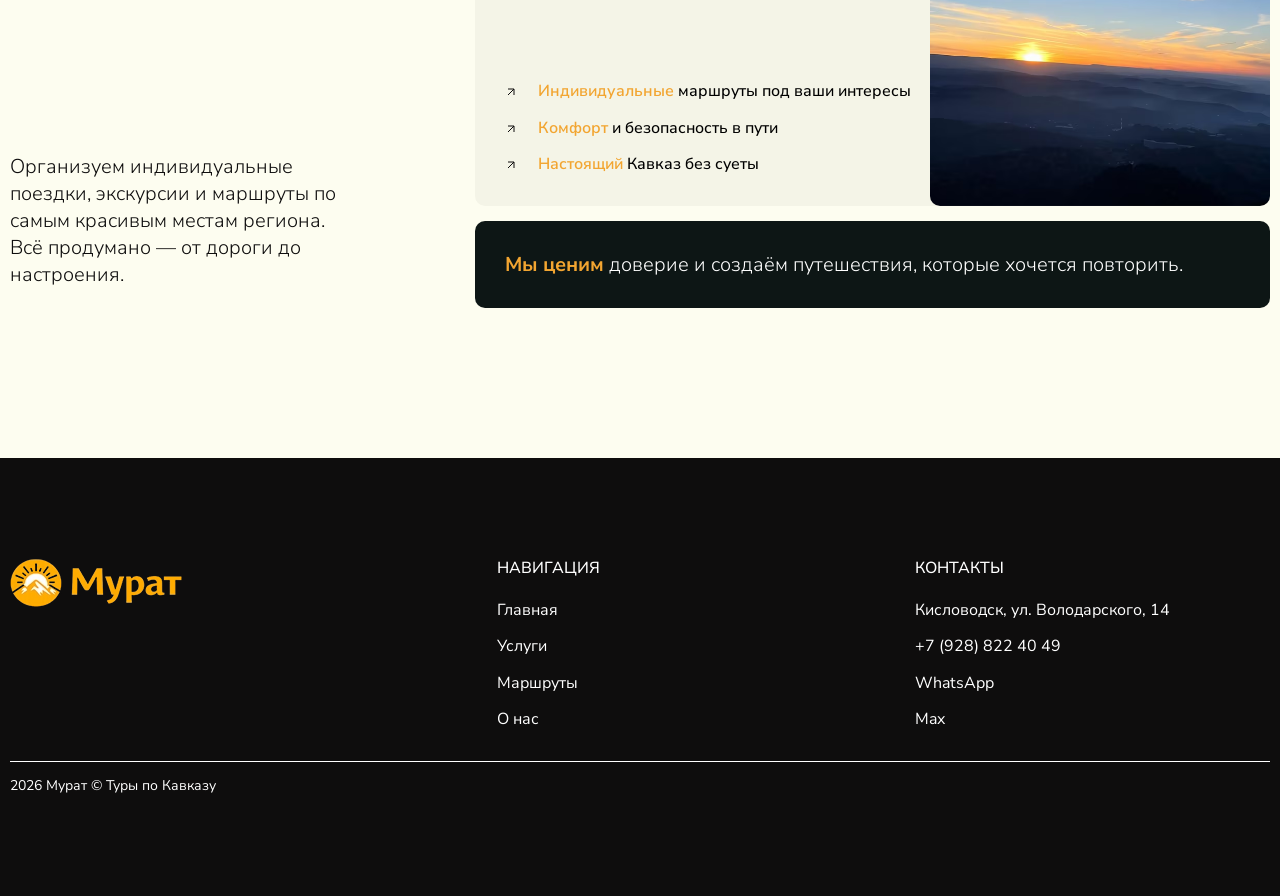
==== commit c614bc3b: "Add files via upload" ====
--- a/index.html
+++ b/index.html
@@ -14,7 +14,7 @@
   <header class="header">
     <div class="container">
       <div class="header__inner">
-        <a href="#" class="logo">
+        <a href="index.html" class="logo">
           <img src="images/logo.avif" alt="" class="mlogo">
         </a>
         <nav class="menu">
@@ -25,19 +25,19 @@
           </button>
           <ul class="menu__list">
             <li class="menu__item">
-              <a href="index.html" class="menu__link" style="color: #f2a531;">Главная</a>
+              <a href="index.html" class="menu__link menu__link--active">Главная</a>
             </li>
             <li class="menu__item">
               <a href="services.html" class="menu__link text--bold">Услуги</a>
             </li>
             <li class="menu__item">
-              <a href="#history" class="menu__link">Маршруты</a>
+              <a href="route.html" class="menu__link text--bold">Маршруты</a>
             </li>
             <li class="menu__item">
-              <a href="#atmosphere" class="menu__link">О нас</a>
+              <a href="about.html" class="menu__link text--bold">О нас</a>
             </li>
             <li class="menu__item menu__item--cta">
-              <a href="#footer" class="menu__link">Хочу в тур</a>
+              <a href="#footer" class="menu__link">Позвонить</a>
             </li>
           </ul>
         </nav>
@@ -59,9 +59,9 @@
       </div>
       <div class="container">
         <div class="about__achievements">
-          <a class="about__achievement" href="#">
+          <div class="about__achievement">
             <div class="about__achievement-imgbox">
-              <img src="images/122222.jpg" alt="" class="about__achievement-img">
+              <img src="images/plato.jpg" alt="" class="about__achievement-img">
             </div>
             <div class="about__achievement-content">
               <h4 class="about__achievement-title">
@@ -73,10 +73,10 @@
                 где природа говорит сама за себя.
               </p>
             </div>
-          </a>
-          <a class="about__achievement" href="#">
+          </div>
+          <div class="about__achievement">
             <div class="about__achievement-imgbox">
-              <img src="images/444444.jpg" alt="" class="about__achievement-img">
+              <img src="images/sazonov.avif" alt="" class="about__achievement-img">
             </div>
             <div class="about__achievement-content">
               <h4 class="about__achievement-title">
@@ -88,9 +88,9 @@
                 и скрытых локаций Кавказа.
               </p>
             </div>
-          </a>
-        </div>
-        <dl class="about__stats" id="about">
+          </div>
+        </div>
+        <dl class="about__stats">
           <div class="about__stats-item">
             <dt>100%</dt>
             <dd>Довольные гости</dd>
@@ -113,7 +113,7 @@
           виды, тишину гор и силу природы.
         </p>
         <div class="about__progress-box">
-          <img src="images/1111.jpg" alt="" class="about__progress-img">
+          <img src="images/travcar.jpg" alt="" class="about__progress-img">
           <div class="about__progress-tablebox">
             <p class="about__progress-boxtext">
               Уже много лет мы показываем гостям лучшие места Кавказа —
@@ -150,7 +150,7 @@
         </div>
       </div>
     </section>
-    <section class="products" id="products">
+    <section class="products">
       <div class="container-big">
         <div class="products__wrapper">
           <div class="container">
@@ -159,22 +159,22 @@
                 Места, где хочется остаться
               </h2>
               <div class="products__list">
-                <div class="products__item" style="background-image: url(images/133333.jpg);">
+                <div class="products__item" style="background-image: url(images/ark.jpg);">
                   <h3 class="products__item-title">Архыз</h3>
                 </div>
-                <div class="products__item" style="background-image: url(images/14444444.jpg);">
+                <div class="products__item" style="background-image: url(images/domb.avif);">
                   <h3 class="products__item-title">Домбай</h3>
                 </div>
-                <div class="products__item" style="background-image: url(images/1444444.jpg);">
+                <div class="products__item" style="background-image: url(images/dzhily-su-tour.avif);">
                   <h3 class="products__item-title">Джылы Су</h3>
                 </div>
-                <div class="products__item" style="background-image: url(images/88888.jpg);">
+                <div class="products__item" style="background-image: url(images/med.avif);">
                   <h3 class="products__item-title">Медовые водопады</h3>
                 </div>
-                <div class="products__item" style="background-image: url(images/155555555.jpg);">
+                <div class="products__item" style="background-image: url(images/pri.avif);">
                   <h3 class="products__item-title">Приэльбрусье</h3>
                 </div>
-                <div class="products__item" style="background-image: url(images/10000.jpg);">
+                <div class="products__item" style="background-image: url(images/dol.avif);">
                   <h3 class="products__item-title">Долина Нарзанов</h3>
                 </div>
               </div>
@@ -186,7 +186,7 @@
     <div class="slogan">
       <div class="container-big">
         <div class="slogan__img-block">
-          <img src="images/16666666.jpg" alt="" class="slogan__img">
+          <img src="images/pervo.jpg" alt="" class="slogan__img">
           <div class="slogan__content">
             <p class="slogan__text">Красота дикой природы</p>
             <p class="slogan__title">Первозданность</p>
@@ -195,7 +195,7 @@
       </div>
     </div>
 
-    <section class="blog" id="history">
+    <section class="blog">
       <div class="container-big">
         <div class="blog__wrapper">
           <div class="container">
@@ -204,7 +204,7 @@
             </h2>
             <div class="blog__items">
               <div class="blog__item-big">
-                <img src="images/666666.jpg" alt="" class="blog__item-img blog__big">
+                <img src="images/balk.jpg" alt="" class="blog__item-img blog__big">
                 <div class="blog__item-box">
                   <div class="blog__item-info">Кавказ • Маршрут</div>
                   <h4 class="blog__item-title">Балкария</h4>
@@ -215,7 +215,7 @@
                 </div>
               </div>
               <div class="blog__item-small">
-                <img src="images/777777.jpg" alt="" class="blog__item-img blog__small">
+                <img src="images/aza.jpg" alt="" class="blog__item-img blog__small">
                 <div class="blog__item-box">
                   <div class="blog__item-info">Высота • Эмоции</div>
                   <h4 class="blog__item-title">Азау</h4>
@@ -226,7 +226,7 @@
                 </div>
               </div>
               <div class="blog__item-small">
-                <img src="images/3333.jpg" alt="" class="blog__item-img blog__small">
+                <img src="images/dolnarz.jpg" alt="" class="blog__item-img blog__small">
                 <div class="blog__item-box">
                   <div class="blog__item-info">Приключение • КМВ</div>
                   <h4 class="blog__item-title">Долина Нарзанов</h4>
@@ -242,7 +242,7 @@
       </div>
     </section>
 
-    <div class="partners" id="atmosphere">
+    <div class="partners">
       <div class="container">
         <div class="partners__inner">
           <div class="partners__info">
@@ -282,23 +282,23 @@
   <footer class="footer" id="footer">
     <div class="container">
       <div class="footer__top">
-        <a href="#" class="footer__logo">
+        <a href="index.html" class="footer__logo">
           <img src="images/logo.avif" alt="" class="mlogo">
         </a>
         <div class="footer__element">
           <p class="footer__element-title">Навигация</p>
           <ul class="footer__list">
             <li class="footer__item">
-              <a href="#about" class="footer__link">Главная</a>
+              <a href="index.html" class="footer__link">Главная</a>
             </li>
             <li class="footer__item">
               <a href="services.html" class="footer__link">Услуги</a>
             </li>
             <li class="footer__item">
-              <a href="#history" class="footer__link">Маршруты</a>
-            </li>
-            <li class="footer__item">
-              <a href="#atmosphere" class="footer__link">О нас</a>
+              <a href="route.html" class="footer__link">Маршруты</a>
+            </li>
+            <li class="footer__item">
+              <a href="about.html" class="footer__link">О нас</a>
             </li>
           </ul>
         </div>
@@ -309,7 +309,13 @@
               <address class="footer__item-address">Кисловодск, ул. Володарского, 14</address>
             </li>
             <li class="footer__item">
-              <a href="#" id="phone-link" class="footer__link">Показать телефон</a>
+              <a href="#" class="footer__link protected-phone">Показать телефон</a>
+            </li>
+            <li class="footer__item">
+              <a href="#" class="footer__link protected-wa" target="_blank">WhatsApp</a>
+            </li>
+            <li class="footer__item">
+              <a href="#" class="footer__link protected-max" target="_blank">Max</a>
             </li>
           </ul>
         </div>
--- a/css/style.css
+++ b/css/style.css
@@ -1,44 +1,45 @@
 @font-face {
-  font-family: 'Nunito Sans';
-  src: url('../fonts/NunitoSans-Variable.woff2') format('woff2') tech('variations'),
-       url('../fonts/NunitoSans-Variable.woff2') format('woff2-variations');
+  font-family: "Nunito Sans";
+  src:
+    url("../fonts/NunitoSans-Variable.woff2") format("woff2") tech("variations"),
+    url("../fonts/NunitoSans-Variable.woff2") format("woff2-variations");
   font-weight: 300 700;
 }
 
 @font-face {
-  font-family: 'WorkSans-Light';
-  src: url('../fonts/WorkSans-Light.woff2') format('woff2');
+  font-family: "WorkSans-Light";
+  src: url("../fonts/WorkSans-Light.woff2") format("woff2");
   font-style: normal;
   font-weight: 300;
   font-display: swap;
 }
 
 @font-face {
-  font-family: 'WorkSans-Regular';
-  src: url('../fonts/WorkSans-Regular.woff2') format('woff2');
+  font-family: "WorkSans-Regular";
+  src: url("../fonts/WorkSans-Regular.woff2") format("woff2");
   font-style: normal;
   font-weight: 400;
   font-display: swap;
 }
 
 @font-face {
-  font-family: 'WorkSans-Medium';
-  src: url('../fonts/WorkSans-Medium.woff2') format('woff2');
+  font-family: "WorkSans-Medium";
+  src: url("../fonts/WorkSans-Medium.woff2") format("woff2");
   font-style: normal;
   font-weight: 500;
   font-display: swap;
 }
 
 @font-face {
-  font-family: 'WorkSans-SemiBold';
-  src: url('../fonts/WorkSans-SemiBold.woff2') format('woff2');
+  font-family: "WorkSans-SemiBold";
+  src: url("../fonts/WorkSans-SemiBold.woff2") format("woff2");
   font-style: normal;
   font-weight: 600;
   font-display: swap;
 }
 
 body {
-  font-family: 'Nunito Sans', sans-serif;
+  font-family: "Nunito Sans", sans-serif;
   font-weight: 400;
   font-size: 16px;
   line-height: 1.35;
@@ -48,6 +49,10 @@
 
 .menu__btn {
   display: none;
+}
+
+.menu__link--active {
+  color: #f2a531;
 }
 
 .no-scroll {
@@ -108,18 +113,36 @@
 }
 
 .about__top {
+  position: relative;
+  overflow: hidden;
   text-align: center;
   color: #fdfdf0;
-  background-image: url(../images/hero-bg-desktop.avif);
+  background-image: url(../images/acstudiomatic.avif);
   background-repeat: no-repeat;
   background-position: center center;
   text-transform: uppercase;
-  min-height: 748px;
+  min-height: 500px;
   border-radius: 20px;
+  background-size: cover;
+  background-position: center;
+}
+
+.about__top::after {
+  content: "";
+  position: absolute;
+  inset: 0;
+  background: rgb(0 0 0 / 23%);
+  border-radius: inherit;
+  z-index: 1;
+}
+
+.about__top>* {
+  position: relative;
+  z-index: 2;
 }
 
 .about__title {
-  font-family: 'WorkSans-SemiBold', sans-serif;
+  font-family: "WorkSans-SemiBold", sans-serif;
   font-weight: 600;
   font-size: 160px;
   line-height: 1.2;
@@ -127,7 +150,7 @@
 }
 
 .about__text {
-  font-family: 'WorkSans-Medium', sans-serif;
+  font-family: "WorkSans-Medium", sans-serif;
   font-weight: 500;
   font-size: 65px;
   line-height: 1.2;
@@ -138,6 +161,9 @@
   justify-content: space-between;
   margin-top: -55px;
   margin-bottom: 90px;
+
+  position: relative;
+    z-index: 2;
 }
 
 .about__achievement {
@@ -162,6 +188,8 @@
   height: auto;
   max-height: 142px;
   border-radius: 10px;
+  user-select: none;
+  -webkit-user-drag: none;
 }
 
 .about__achievement-title {
@@ -195,7 +223,7 @@
 }
 
 .about__stats-item dt {
-  font-family: 'WorkSans-SemiBold', sans-serif;
+  font-family: "WorkSans-SemiBold", sans-serif;
   font-weight: 600;
   font-size: 40px;
   margin-bottom: 15px;
@@ -205,11 +233,11 @@
   margin: 0;
   color: #0e0d0d;
   font-size: 22px;
-  opacity: .7;
+  opacity: 0.7;
 }
 
 .about__progress-text {
-  font-family: 'WorkSans-Light', sans-serif;
+  font-family: "WorkSans-Light", sans-serif;
   font-weight: 300;
   font-size: 40px;
   line-height: 1.17;
@@ -217,7 +245,7 @@
 }
 
 .about__progress-text span {
-  font-family: 'WorkSans-Medium', sans-serif;
+  font-family: "WorkSans-Medium", sans-serif;
   font-weight: 500;
 }
 
@@ -248,15 +276,15 @@
 }
 
 .about__progress-table {
-  border-top: 1px solid rgba(14, 13, 13, .23);
+  border-top: 1px solid rgba(14, 13, 13, 0.23);
 }
 
 .about__progress-item {
-  padding: 10px 0;
+  padding: 20px 0 10px;
   display: flex;
   justify-content: space-between;
   align-items: center;
-  border-bottom: 1px solid rgba(14, 13, 13, .23);
+  border-bottom: 1px solid rgba(14, 13, 13, 0.23);
 }
 
 .about__progress-item+.about__progress-item {
@@ -274,7 +302,7 @@
 }
 
 .about__progress-item dd {
-  opacity: .71;
+  opacity: 0.71;
 }
 
 .products__wrapper {
@@ -285,7 +313,7 @@
 }
 
 .products__title {
-  font-family: 'WorkSans-Medium', sans-serif;
+  font-family: "WorkSans-Medium", sans-serif;
   text-transform: uppercase;
   font-size: 40px;
   font-weight: 500;
@@ -312,7 +340,7 @@
 }
 
 .products__item::after {
-  content: '';
+  content: "";
   display: block;
   position: absolute;
   top: 0;
@@ -325,7 +353,7 @@
 
 .products__item-title {
   position: relative;
-  font-family: 'WorkSans-SemiBold', sans-serif;
+  font-family: "WorkSans-SemiBold", sans-serif;
   font-weight: 600;
   margin-bottom: 14px;
   font-size: 32px;
@@ -355,7 +383,7 @@
 }
 
 .slogan__text {
-  font-family: 'WorkSans-Medium', sans-serif;
+  font-family: "WorkSans-Medium", sans-serif;
   font-weight: 500;
   color: #fff;
   font-size: 40px;
@@ -363,7 +391,7 @@
 }
 
 .slogan__title {
-  font-family: 'WorkSans-SemiBold', sans-serif;
+  font-family: "WorkSans-SemiBold", sans-serif;
   font-weight: 600;
   color: #fff;
   font-size: 140px;
@@ -380,7 +408,7 @@
 }
 
 .slogan__img-block::after {
-  content: '';
+  content: "";
   display: block;
   position: absolute;
   top: 0;
@@ -418,7 +446,7 @@
   text-align: center;
   text-transform: uppercase;
   color: #000;
-  font-family: 'WorkSans-Medium', sans-serif;
+  font-family: "WorkSans-Medium", sans-serif;
   font-weight: 500;
   font-size: 40px;
 }
@@ -477,7 +505,7 @@
 
 .blog__item-title {
   font-size: 24px;
-  font-family: 'WorkSans-Medium', sans-serif;
+  font-family: "WorkSans-Medium", sans-serif;
   font-weight: 500;
   color: #101828;
   position: relative;
@@ -505,7 +533,7 @@
 }
 
 .partners__info-title {
-  font-family: 'WorkSans-Regular', sans-serif;
+  font-family: "WorkSans-Regular", sans-serif;
   font-weight: 400;
   font-size: 40px;
   line-height: 1.3;
@@ -529,7 +557,7 @@
 }
 
 .partners__box-top::before {
-  content: '';
+  content: "";
   position: absolute;
   background-image: url(../images/logo-mini.avif);
   width: 63px;
@@ -556,7 +584,7 @@
 }
 
 .partners__box-item::before {
-  content: '';
+  content: "";
   position: absolute;
   left: 0;
   background-image: url(../images/partners-dots.svg);
@@ -678,6 +706,14 @@
     font-size: 120px;
   }
 
+  .slogan__text {
+    font-size: 34px;
+  }
+
+  .slogan__title {
+    font-size: 90px;
+  }
+
   .blog__items {
     grid-template-columns: 1fr;
   }
@@ -716,14 +752,6 @@
   .blog__item-big .blog__item-img {
     margin-bottom: 0;
   }
-
-  .slogan__text {
-    font-size: 34px;
-  }
-
-  .slogan__title {
-    font-size: 90px;
-  }
 }
 
 @media (max-width: 980px) {
@@ -732,33 +760,8 @@
   }
 
   .about__top {
-    position: relative;
-    overflow: hidden;
-    border-radius: 20px;
-    background-image: url(../images/hero-bg-mobile.avif);
-    background-repeat: no-repeat;
-    background-position: center center;
-    background-size: cover;
-    text-align: center;
-    color: #fdfdf0;
-    text-transform: uppercase;
     min-height: 560px;
   }
-
-  .about__top::after {
-    content: '';
-    position: absolute;
-    inset: 0;
-    background: rgba(0, 0, 0, 0.31);
-    border-radius: inherit;
-    z-index: 1;
-  }
-
-  .about__top>* {
-    position: relative;
-    z-index: 2;
-  }
-
 
   .about__title {
     font-size: 100px;
@@ -766,11 +769,6 @@
 
   .about__text {
     font-size: 55px;
-  }
-
-  .about__achievements {
-    position: relative;
-    z-index: 2;
   }
 
   .about__achievement {
@@ -822,7 +820,9 @@
     width: 100%;
     height: 3px;
     background-color: #000;
-    transition: transform 0.3s ease, opacity 0.3s ease;
+    transition:
+      transform 0.3s ease,
+      opacity 0.3s ease;
   }
 
   .menu__btn.menu__btn--active {
@@ -856,7 +856,7 @@
     background-color: #fff;
     gap: 20px 0;
     transform: translateY(-100%);
-    transition: transform .5s ease;
+    transition: transform 0.5s ease;
     z-index: 4;
     padding: 0;
   }
@@ -946,8 +946,8 @@
 
 @media (max-width: 678px) {
   .about__top {
-    min-height: 586px;
-    margin-bottom: 85px;
+    min-height: 500px;
+    margin-bottom: 93px;
   }
 
   .about__top::after {
@@ -1020,7 +1020,7 @@
 @media (max-width: 612px) {
   .about__progress-img {
     max-width: none;
-}
+  }
 
   .products__list {
     grid-template-columns: repeat(1, 1fr);
@@ -1054,10 +1054,13 @@
 
   .about__title {
     font-size: 41px;
+    margin-bottom: 10px;
   }
 
   .about__text {
-    font-size: 20px;
+    font-size: 31px;
+    line-height: 1.3;
+    letter-spacing: 0.03em;
   }
 
   .about__achievements {
@@ -1177,4 +1180,4 @@
   .header__contacts {
     margin-left: auto;
   }
-}
+}
